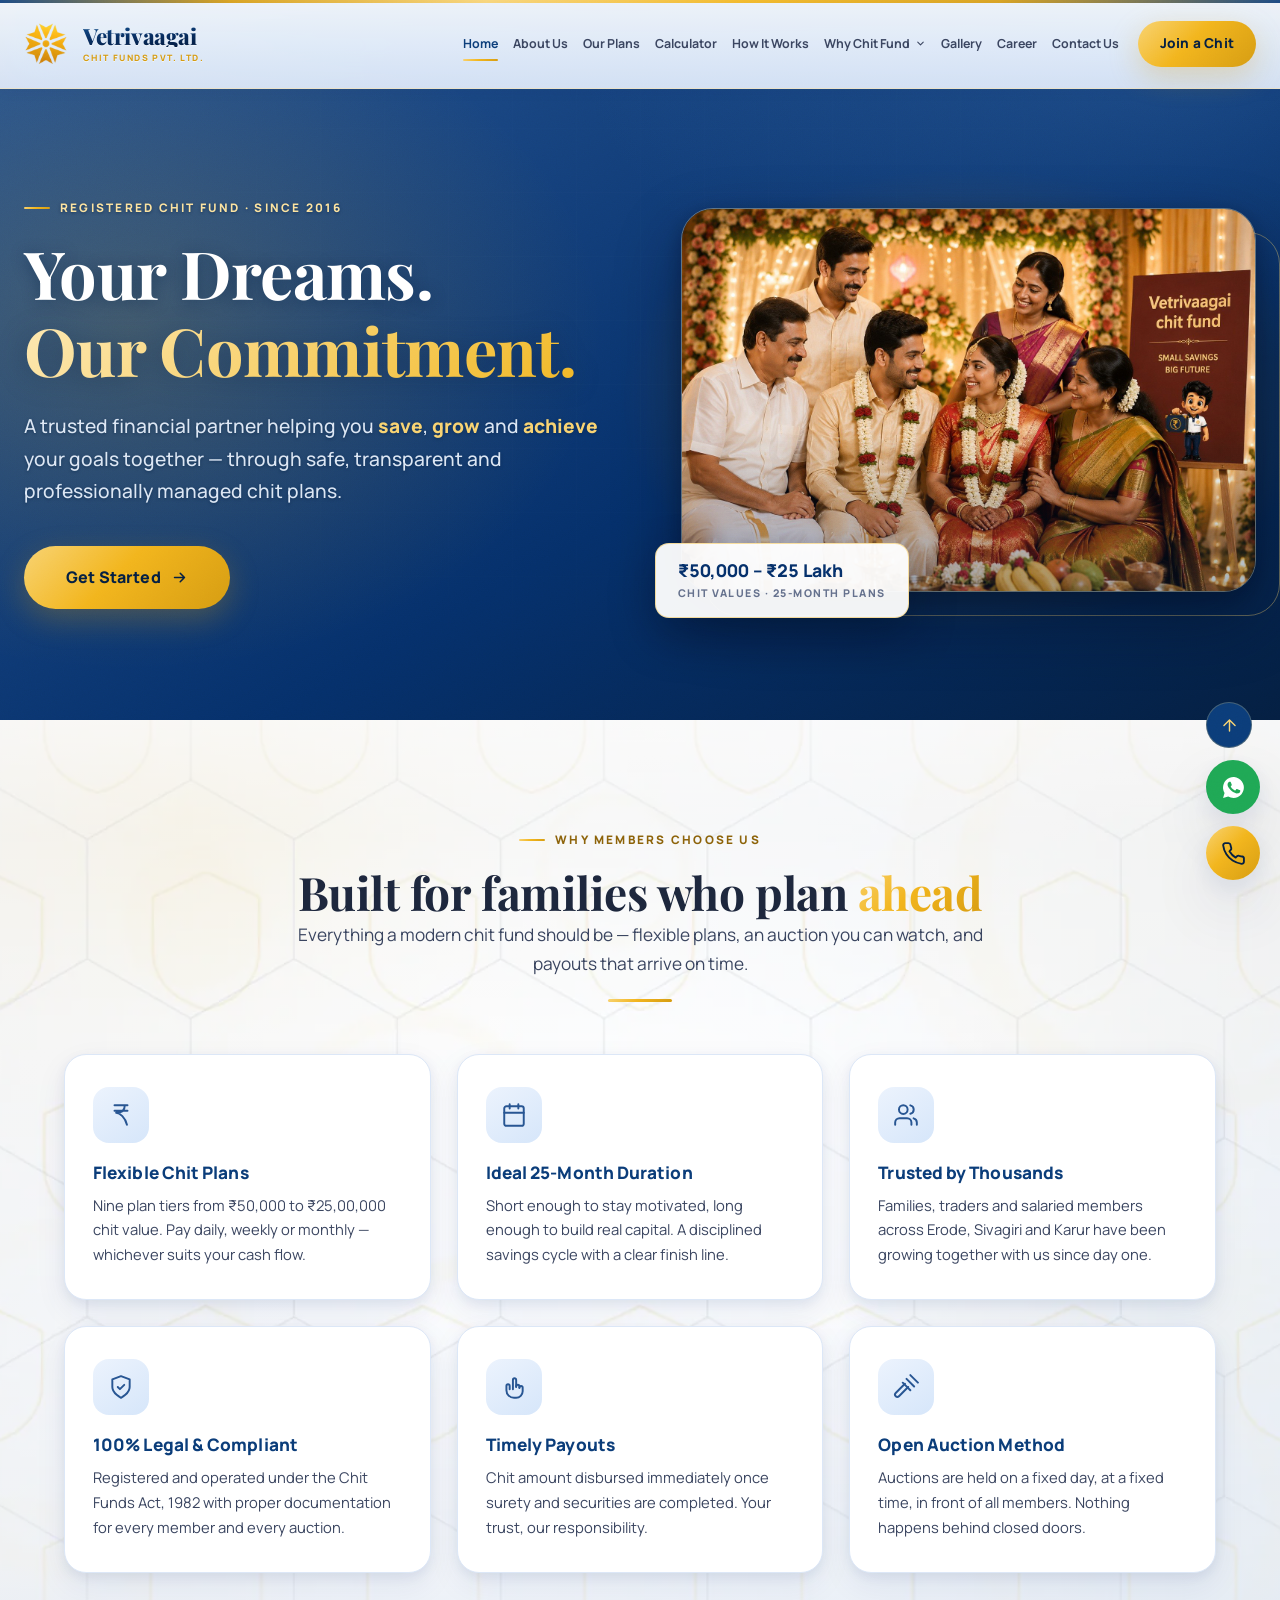
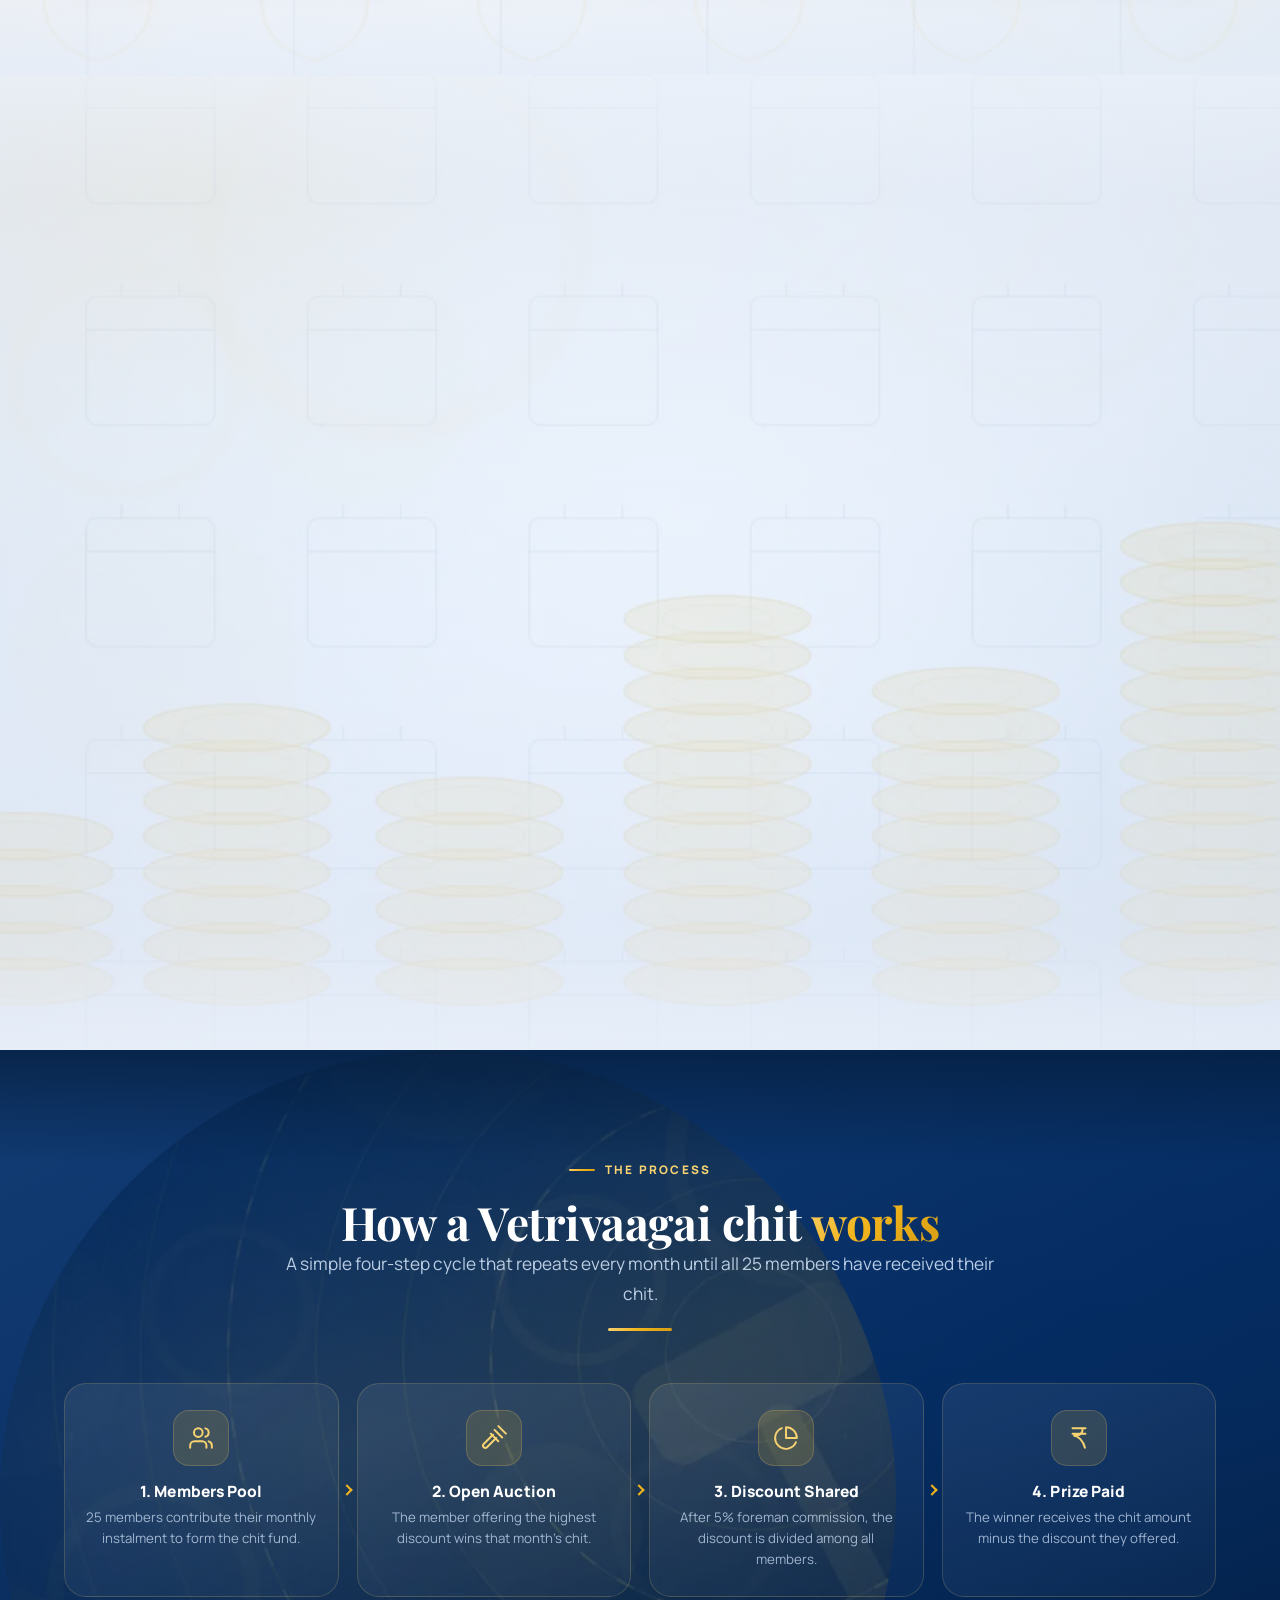
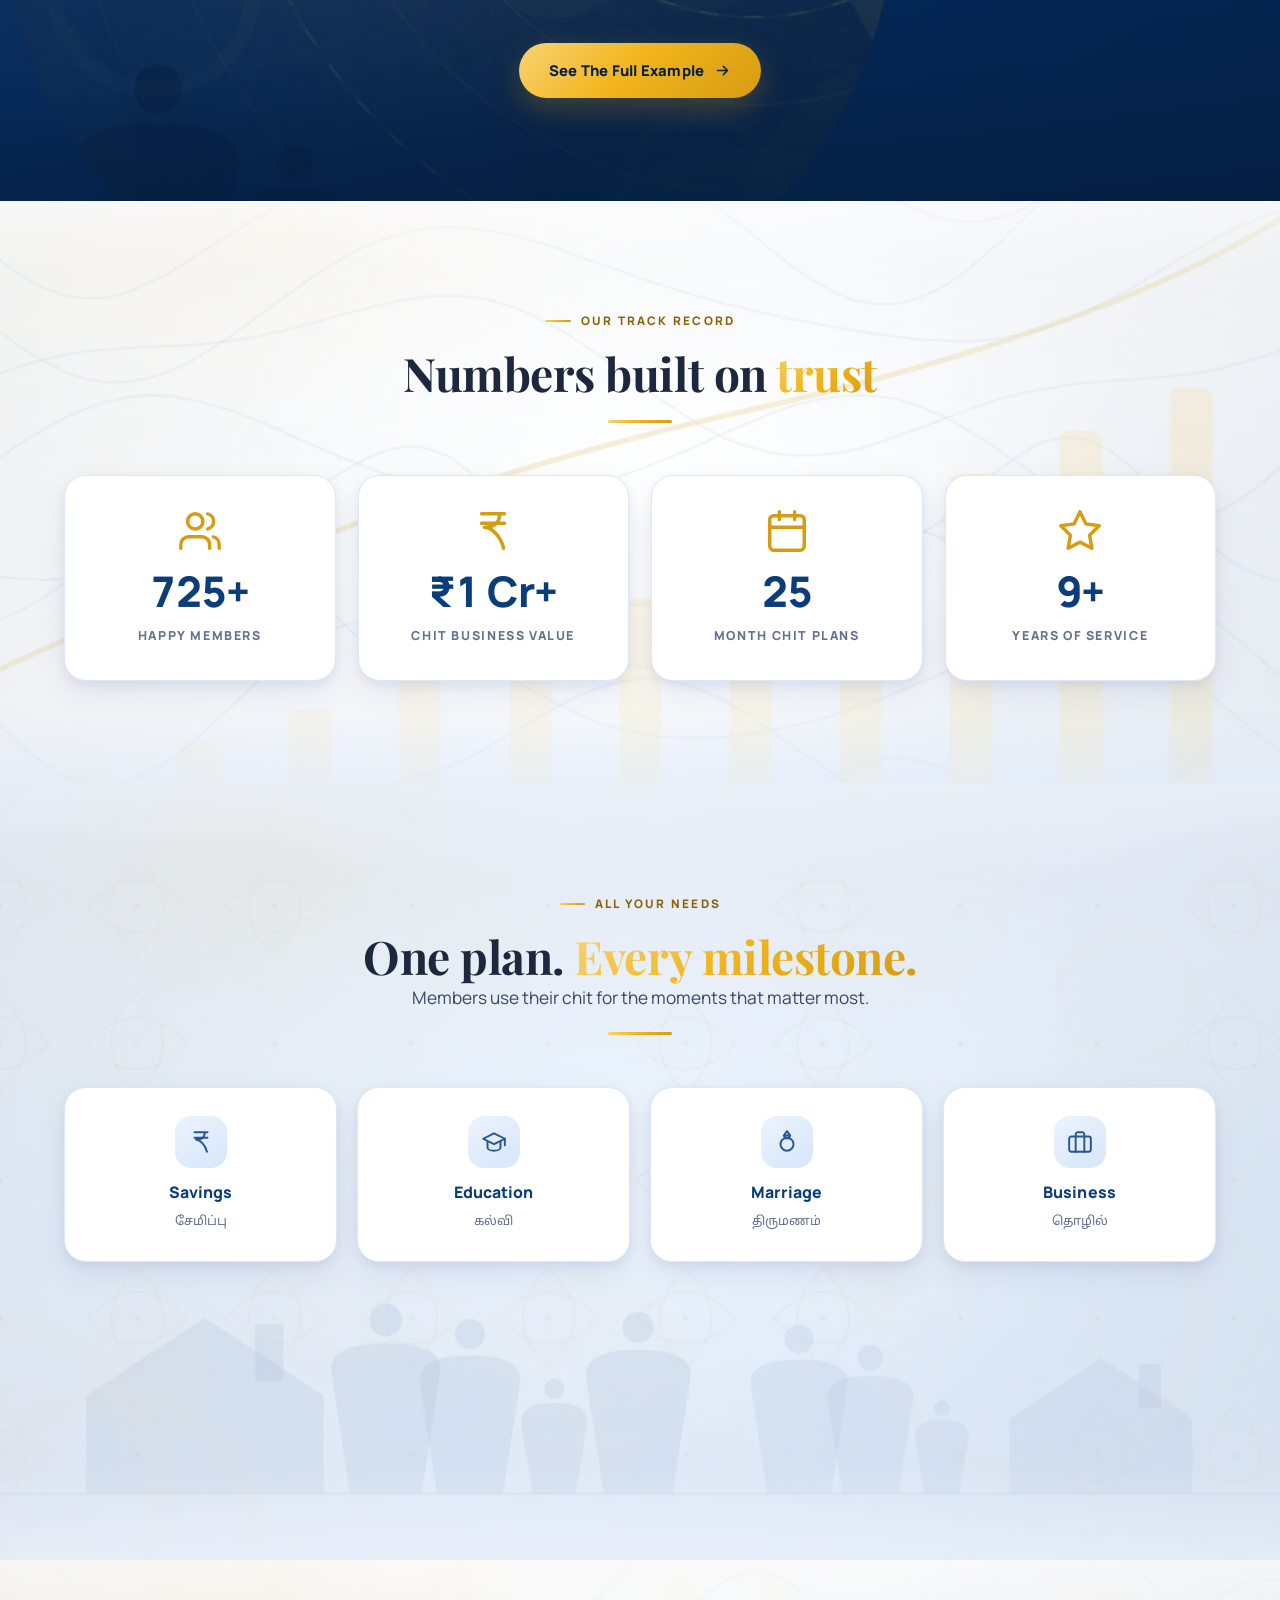
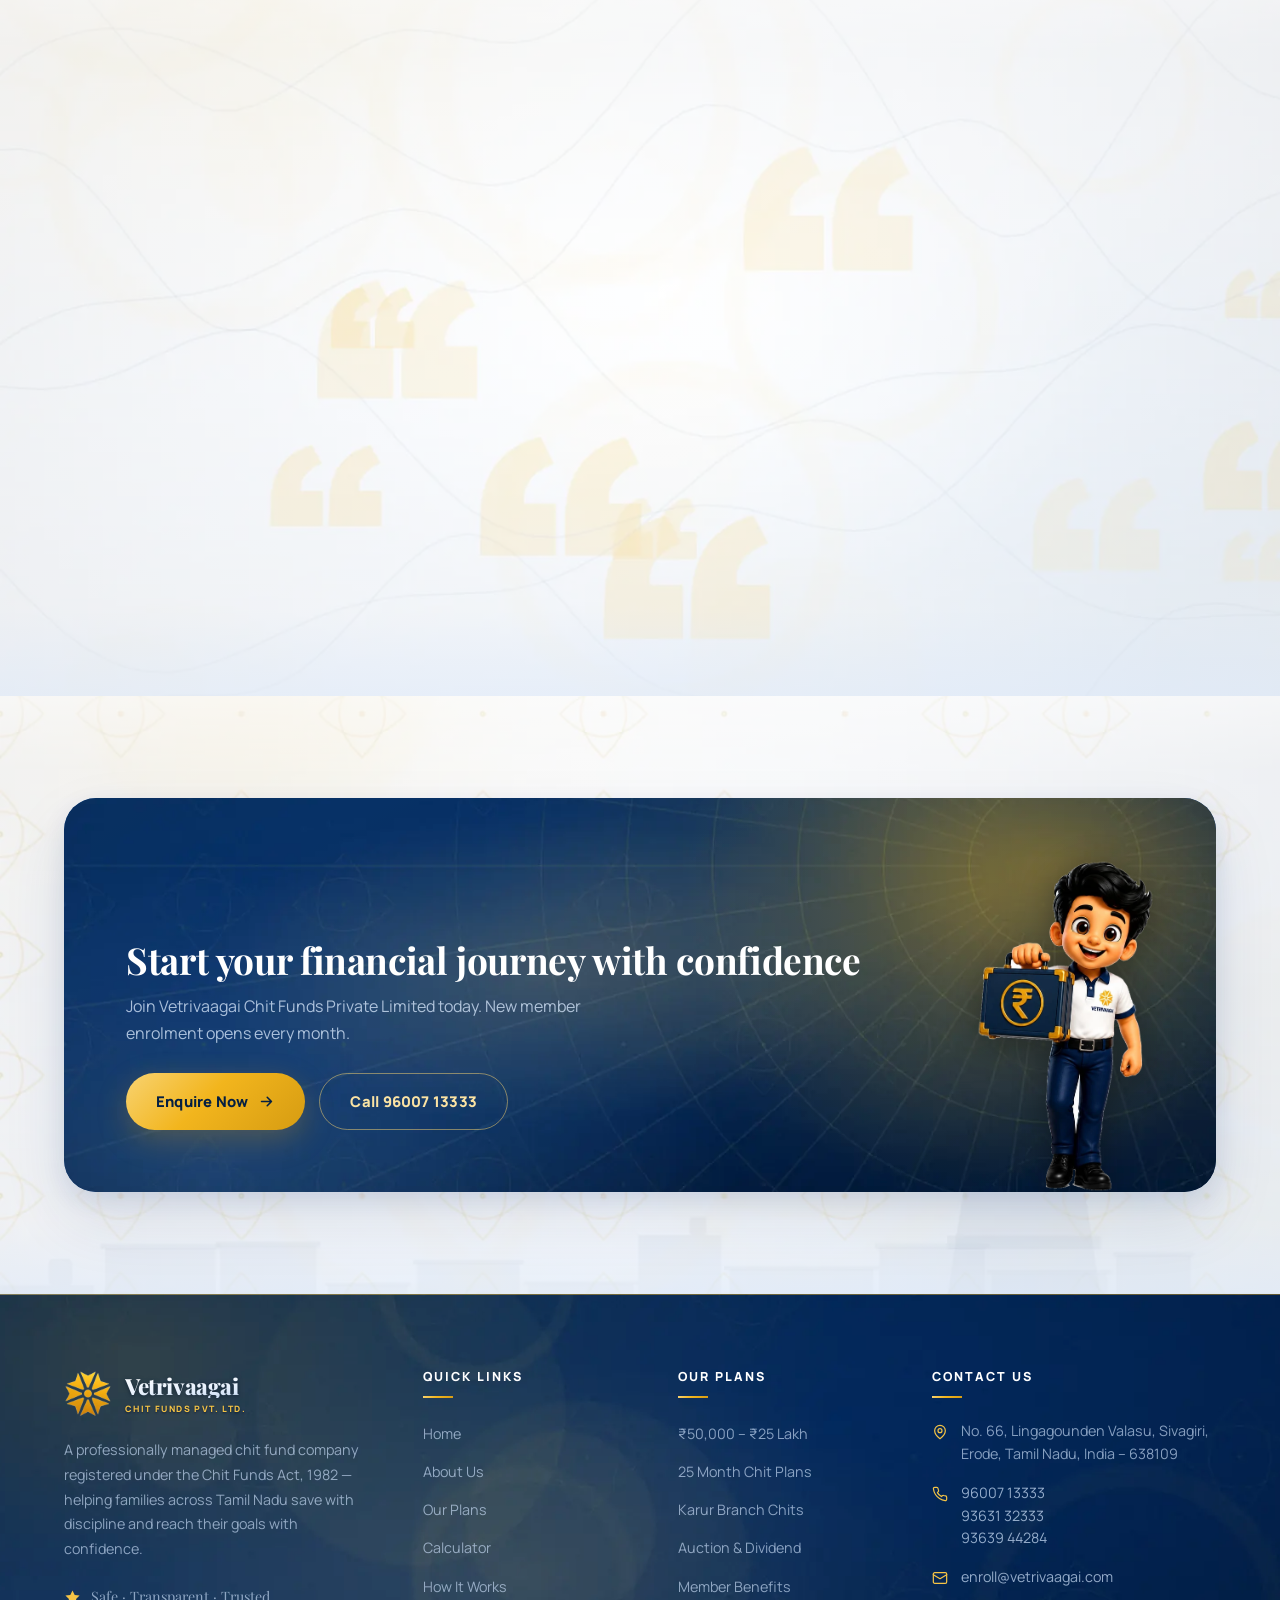
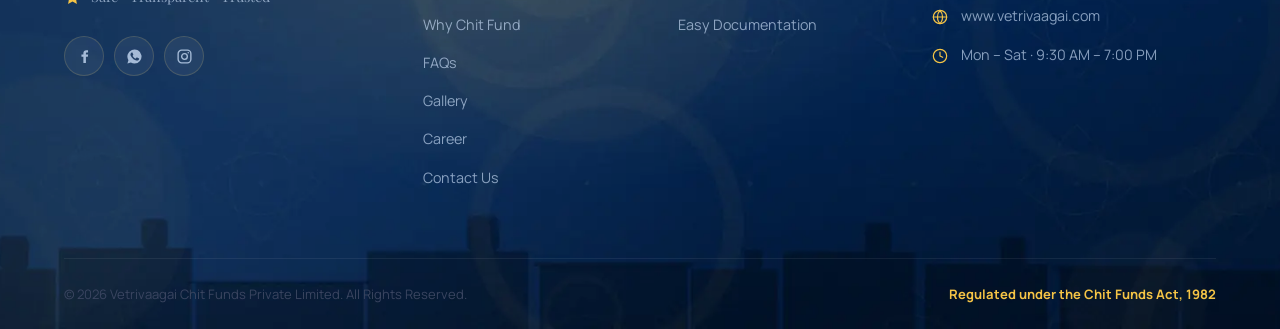
==== index.html @ ca211660 "first commit" ====
<!DOCTYPE html>
<html lang="en">
<head>
<meta charset="UTF-8">
<meta name="viewport" content="width=device-width, initial-scale=1.0">
<title>Vetrivaagai Chit Funds Private Limited | Safe. Transparent. Trusted.</title>
<meta name="description" content="Vetrivaagai Chit Funds Private Limited, Erode — safe, transparent and professionally managed chit plans from Rs.50,000 to Rs.25 Lakh over 25 months.">
<meta name="theme-color" content="#0B3D7A">
<meta property="og:title" content="Vetrivaagai Chit Funds Private Limited | Safe. Transparent. Trusted.">
<meta property="og:description" content="Vetrivaagai Chit Funds Private Limited, Erode — safe, transparent and professionally managed chit plans from Rs.50,000 to Rs.25 Lakh over 25 months.">
<meta property="og:type" content="website">
<link rel="icon" type="image/png" href="assets/img/logo-mark-192.png">
<link rel="apple-touch-icon" href="assets/img/logo-mark-192.png">
<link rel="preconnect" href="https://fonts.googleapis.com">
<link rel="preconnect" href="https://fonts.gstatic.com" crossorigin>
<link href="https://fonts.googleapis.com/css2?family=Playfair+Display:wght@500;600;700;800&family=Manrope:wght@400;500;600;700;800&family=Noto+Sans+Tamil:wght@400;600;700&display=swap" rel="stylesheet">
<meta property="og:image" content="assets/img/hero-cover.jpg">
<link rel="preload" as="image" href="assets/img/hero-cover.jpg" fetchpriority="high">
<link rel="stylesheet" href="assets/css/style.css">
</head>
<body>
<!-- ======================= HEADER ======================= -->
<header class="header">
  <div class="header-inner">
    <a class="brand" href="index.html" aria-label="Vetrivaagai Chit Funds Private Limited home">
      <img src="assets/img/logo-mark-gold.png" alt="Vetrivaagai logo">
      <span class="brand-txt">
        <span class="brand-name">Vetrivaagai</span>
        <span class="brand-sub">Chit Funds Pvt. Ltd.</span>
      </span>
    </a>

    <nav class="nav" aria-label="Main navigation"><a href="index.html" class="active">Home</a><a href="about.html">About Us</a><a href="plans.html">Our Plans</a><a href="calculator.html">Calculator</a><a href="how-it-works.html">How It Works</a><div class="nav-item"><a href="benefits.html" class="nav-trig">Why Chit Fund<svg viewBox="0 0 24 24" fill="none" stroke="currentColor" stroke-width="2.4" stroke-linecap="round" stroke-linejoin="round" aria-hidden="true"><path d="m6 9 6 6 6-6"/></svg></a><div class="nav-panel"><a href="benefits.html">Why Chit Fund</a><a href="faqs.html">FAQs</a></div></div><a href="gallery.html">Gallery</a><a href="career.html">Career</a><a href="contact.html">Contact Us</a></nav>

    <div class="header-cta">
      <a class="hdr-phone" href="tel:+919600713333"><svg viewBox="0 0 24 24" fill="none" stroke="currentColor" stroke-width="1.8" stroke-linecap="round" stroke-linejoin="round" aria-hidden="true"><path d="M22 16.9v3a2 2 0 0 1-2.2 2 19.8 19.8 0 0 1-8.6-3.1 19.5 19.5 0 0 1-6-6A19.8 19.8 0 0 1 2.1 4.2 2 2 0 0 1 4.1 2h3a2 2 0 0 1 2 1.7c.1 1 .4 1.9.7 2.8a2 2 0 0 1-.5 2.1L8.1 9.9a16 16 0 0 0 6 6l1.3-1.3a2 2 0 0 1 2.1-.4c.9.3 1.8.6 2.8.7a2 2 0 0 1 1.7 2Z"/></svg><span>96007 13333</span></a>
      <a class="btn btn-gold btn-sm" href="contact.html">Join a Chit</a>
      <button class="burger" aria-label="Open menu" aria-expanded="false"><span></span><span></span><span></span></button>
    </div>
  </div>
</header>

<div class="scrim"></div>
<aside class="drawer" aria-label="Mobile navigation">
  <a href="index.html" class="active">Home</a><a href="about.html">About Us</a><a href="plans.html">Our Plans</a><a href="calculator.html">Calculator</a><a href="how-it-works.html">How It Works</a><a href="benefits.html">Why Chit Fund</a><a href="faqs.html" class="drawer-sub">FAQs</a><a href="gallery.html">Gallery</a><a href="career.html">Career</a><a href="contact.html">Contact Us</a>
  <a class="btn btn-gold" href="contact.html">Join a Chit Today</a>
  <a class="btn btn-ghost" href="tel:+919600713333">Call 96007 13333</a>
</aside>

<!-- ======================= HERO ======================= -->
<section class="hero">
  <div class="wrap-wide hero-inner">
    <div class="hero-copy">
      <span class="eyebrow rv">Registered Chit Fund &middot; Since 2016</span>
      <h1 class="rv rv-d1">Your Dreams. <em class="gold-text">Our Commitment.</em></h1>
      <p class="hero-sub rv rv-d2">
        A trusted financial partner helping you <b>save</b>, <b>grow</b> and
        <b>achieve</b> your goals together &mdash; through safe, transparent and
        professionally managed chit plans.
      </p>

      <div class="btn-row rv rv-d3">
        <a class="btn btn-gold btn-xl" href="plans.html">Get Started <svg viewBox="0 0 24 24" fill="none" stroke="currentColor" stroke-width="1.8" stroke-linecap="round" stroke-linejoin="round" aria-hidden="true"><path d="M5 12h14M13 6l6 6-6 6"/></svg></a>
      </div>
    </div>

    <div class="hero-visual">
      <div class="hero-frame">
        <img src="assets/img/hero-cover.jpg" alt="A Vetrivaagai member family celebrating together" width="1536" height="1024" fetchpriority="high">
      </div>
      <div class="hero-chip">
        <b>&#8377;50,000 &ndash; &#8377;25 Lakh</b>
        <span>Chit values &middot; 25-month plans</span>
      </div>
    </div>
  </div>
</section>

<!-- ======================= VALUE CARDS ======================= -->
<section class="section has-bg bg-trust">
  <div class="wrap">
    <div class="head center rv">
      <span class="eyebrow">Why Members Choose Us</span>
      <h2>Built for families who plan <span class="gold-text">ahead</span></h2>
      <p class="lead" style="margin-inline:auto">Everything a modern chit fund should be &mdash; flexible plans,
        an auction you can watch, and payouts that arrive on time.</p>
      <div class="rule"></div>
    </div>

    <div class="grid g-3">
      <article class="card rv">
        <div class="ic"><svg viewBox="0 0 24 24" fill="none" stroke="currentColor" stroke-width="1.8" stroke-linecap="round" stroke-linejoin="round" aria-hidden="true"><path d="M6 3h12M6 8h12M15.5 3c0 5-3 7-8 7 3.5 0 8.5 4.5 10 11"/></svg></div>
        <h4>Flexible Chit Plans</h4>
        <p>Nine plan tiers from &#8377;50,000 to &#8377;25,00,000 chit value. Pay daily, weekly
           or monthly &mdash; whichever suits your cash flow.</p>
      </article>
      <article class="card rv rv-d1">
        <div class="ic"><svg viewBox="0 0 24 24" fill="none" stroke="currentColor" stroke-width="1.8" stroke-linecap="round" stroke-linejoin="round" aria-hidden="true"><rect x="3" y="4" width="18" height="18" rx="2"/><path d="M16 2v4M8 2v4M3 10h18"/></svg></div>
        <h4>Ideal 25-Month Duration</h4>
        <p>Short enough to stay motivated, long enough to build real capital.
           A disciplined savings cycle with a clear finish line.</p>
      </article>
      <article class="card rv rv-d2">
        <div class="ic"><svg viewBox="0 0 24 24" fill="none" stroke="currentColor" stroke-width="1.8" stroke-linecap="round" stroke-linejoin="round" aria-hidden="true"><path d="M17 21v-2a4 4 0 0 0-4-4H6a4 4 0 0 0-4 4v2"/><circle cx="9.5" cy="7" r="4"/><path d="M22 21v-2a4 4 0 0 0-3-3.9M16 3.1a4 4 0 0 1 0 7.8"/></svg></div>
        <h4>Trusted by Thousands</h4>
        <p>Families, traders and salaried members across Erode, Sivagiri and Karur
           have been growing together with us since day one.</p>
      </article>
      <article class="card rv">
        <div class="ic"><svg viewBox="0 0 24 24" fill="none" stroke="currentColor" stroke-width="1.8" stroke-linecap="round" stroke-linejoin="round" aria-hidden="true"><path d="M12 22s8-4 8-10V5l-8-3-8 3v7c0 6 8 10 8 10Z"/><path d="m9 12 2 2 4-4"/></svg></div>
        <h4>100% Legal &amp; Compliant</h4>
        <p>Registered and operated under the Chit Funds Act, 1982 with proper
           documentation for every member and every auction.</p>
      </article>
      <article class="card rv rv-d1">
        <div class="ic"><svg viewBox="0 0 24 24" fill="none" stroke="currentColor" stroke-width="1.8" stroke-linecap="round" stroke-linejoin="round" aria-hidden="true"><path d="M11 14V5.5a1.5 1.5 0 0 1 3 0V12"/><path d="M14 11.5a1.5 1.5 0 0 1 3 0V13"/><path d="M17 12.5a1.5 1.5 0 0 1 3 0V16a6 6 0 0 1-6 6h-2a7 7 0 0 1-7-7v-4a1.5 1.5 0 0 1 3 0V14"/></svg></div>
        <h4>Timely Payouts</h4>
        <p>Chit amount disbursed immediately once surety and securities are
           completed. Your trust, our responsibility.</p>
      </article>
      <article class="card rv rv-d2">
        <div class="ic"><svg viewBox="0 0 24 24" fill="none" stroke="currentColor" stroke-width="1.8" stroke-linecap="round" stroke-linejoin="round" aria-hidden="true"><path d="m14 12-8.5 8.5a2.1 2.1 0 0 1-3-3L11 9"/><path d="m12.5 4.5 7 7M16 1l7 7M9 8l7 7"/></svg></div>
        <h4>Open Auction Method</h4>
        <p>Auctions are held on a fixed day, at a fixed time, in front of all
           members. Nothing happens behind closed doors.</p>
      </article>
    </div>
  </div>
</section>

<!-- ======================= PLAN PREVIEW ======================= -->
<section class="section section-tint has-bg bg-plans">
  <div class="wrap">
    <div class="head center rv">
      <span class="eyebrow">Our Plans</span>
      <h2>Pick the plan that fits <span class="gold-text">your goal</span></h2>
      <p class="lead" style="margin-inline:auto">Every plan runs for 25 months with 25 members.
        Here are three of our most popular groups.</p>
      <div class="rule"></div>
    </div>

    <div class="plans-grid">
      <article class="plan rv">
        <div class="plan-top">
          <span class="plan-code">Group TF&nbsp;M</span>
          <div class="plan-val">&#8377;50,000<small>Total chit value</small></div>
        </div>
        <div class="plan-body">
          <ul>
            <li><span>Monthly instalment</span><b>&#8377;2,000</b></li>
            <li><span>Duration</span><b>25 Months</b></li>
            <li><span>Members</span><b>25</b></li>
            <li><span>Maximum discount</span><b>30%</b></li>
          </ul>
          <a class="btn btn-ghost" href="plans.html">View Full Details</a>
        </div>
      </article>

      <article class="plan feat rv rv-d1">
        <span class="plan-tag">Most Popular</span>
        <div class="plan-top">
          <span class="plan-code">Group TF&nbsp;R</span>
          <div class="plan-val">&#8377;2,00,000<small>Total chit value</small></div>
        </div>
        <div class="plan-body">
          <ul>
            <li><span>Monthly instalment</span><b>&#8377;8,000</b></li>
            <li><span>Duration</span><b>25 Months</b></li>
            <li><span>Members</span><b>25</b></li>
            <li><span>Maximum discount</span><b>30%</b></li>
          </ul>
          <a class="btn btn-gold" href="plans.html">View Full Details</a>
        </div>
      </article>

      <article class="plan rv rv-d2">
        <div class="plan-top">
          <span class="plan-code">Group TF&nbsp;V</span>
          <div class="plan-val">&#8377;25,00,000<small>Total chit value</small></div>
        </div>
        <div class="plan-body">
          <ul>
            <li><span>Monthly instalment</span><b>&#8377;1,00,000</b></li>
            <li><span>Duration</span><b>25 Months</b></li>
            <li><span>Members</span><b>25</b></li>
            <li><span>Maximum discount</span><b>30%</b></li>
          </ul>
          <a class="btn btn-ghost" href="plans.html">View Full Details</a>
        </div>
      </article>
    </div>

    <div class="btn-row center rv" style="margin-top:44px">
      <a class="btn btn-em" href="plans.html">See All 9 Chit Plans <svg viewBox="0 0 24 24" fill="none" stroke="currentColor" stroke-width="1.8" stroke-linecap="round" stroke-linejoin="round" aria-hidden="true"><path d="M5 12h14M13 6l6 6-6 6"/></svg></a>
    </div>
  </div>
</section>

<!-- ======================= HOW IT WORKS ======================= -->
<section class="section section-dark has-bg bg-auction">
  <div class="wrap">
    <div class="head center rv">
      <span class="eyebrow">The Process</span>
      <h2>How a Vetrivaagai chit <span class="gold-text">works</span></h2>
      <p class="lead" style="margin-inline:auto">A simple four-step cycle that repeats every month
        until all 25 members have received their chit.</p>
      <div class="rule"></div>
    </div>

    <div class="flow">
      <div class="flow-node card-dark rv">
        <div class="ic"><svg viewBox="0 0 24 24" fill="none" stroke="currentColor" stroke-width="1.8" stroke-linecap="round" stroke-linejoin="round" aria-hidden="true"><path d="M17 21v-2a4 4 0 0 0-4-4H6a4 4 0 0 0-4 4v2"/><circle cx="9.5" cy="7" r="4"/><path d="M22 21v-2a4 4 0 0 0-3-3.9M16 3.1a4 4 0 0 1 0 7.8"/></svg></div>
        <h4>1. Members Pool</h4>
        <p>25 members contribute their monthly instalment to form the chit fund.</p>
      </div>
      <div class="flow-node card-dark rv rv-d1">
        <div class="ic"><svg viewBox="0 0 24 24" fill="none" stroke="currentColor" stroke-width="1.8" stroke-linecap="round" stroke-linejoin="round" aria-hidden="true"><path d="m14 12-8.5 8.5a2.1 2.1 0 0 1-3-3L11 9"/><path d="m12.5 4.5 7 7M16 1l7 7M9 8l7 7"/></svg></div>
        <h4>2. Open Auction</h4>
        <p>The member offering the highest discount wins that month's chit.</p>
      </div>
      <div class="flow-node card-dark rv rv-d2">
        <div class="ic"><svg viewBox="0 0 24 24" fill="none" stroke="currentColor" stroke-width="1.8" stroke-linecap="round" stroke-linejoin="round" aria-hidden="true"><path d="M21.2 15.9A10 10 0 1 1 8.1 2.8"/><path d="M22 12A10 10 0 0 0 12 2v10Z"/></svg></div>
        <h4>3. Discount Shared</h4>
        <p>After 5% foreman commission, the discount is divided among all members.</p>
      </div>
      <div class="flow-node card-dark rv rv-d3">
        <div class="ic"><svg viewBox="0 0 24 24" fill="none" stroke="currentColor" stroke-width="1.8" stroke-linecap="round" stroke-linejoin="round" aria-hidden="true"><path d="M6 3h12M6 8h12M15.5 3c0 5-3 7-8 7 3.5 0 8.5 4.5 10 11"/></svg></div>
        <h4>4. Prize Paid</h4>
        <p>The winner receives the chit amount minus the discount they offered.</p>
      </div>
    </div>

    <div class="btn-row center rv" style="margin-top:46px">
      <a class="btn btn-gold" href="how-it-works.html">See The Full Example <svg viewBox="0 0 24 24" fill="none" stroke="currentColor" stroke-width="1.8" stroke-linecap="round" stroke-linejoin="round" aria-hidden="true"><path d="M5 12h14M13 6l6 6-6 6"/></svg></a>
    </div>
  </div>
</section>

<!-- ======================= ACHIEVEMENTS ======================= -->
<section class="section has-bg bg-growth">
  <div class="wrap">
    <div class="head center rv">
      <span class="eyebrow">Our Track Record</span>
      <h2>Numbers built on <span class="gold-text">trust</span></h2>
      <div class="rule"></div>
    </div>

    <div class="stats">
      <div class="stat rv">
        <div class="stat-ic"><svg viewBox="0 0 24 24" fill="none" stroke="currentColor" stroke-width="1.8" stroke-linecap="round" stroke-linejoin="round" aria-hidden="true"><path d="M17 21v-2a4 4 0 0 0-4-4H6a4 4 0 0 0-4 4v2"/><circle cx="9.5" cy="7" r="4"/><path d="M22 21v-2a4 4 0 0 0-3-3.9M16 3.1a4 4 0 0 1 0 7.8"/></svg></div>
        <b data-count="725" data-suffix="+">0</b>
        <span>Happy Members</span>
      </div>
      <div class="stat rv rv-d1">
        <div class="stat-ic"><svg viewBox="0 0 24 24" fill="none" stroke="currentColor" stroke-width="1.8" stroke-linecap="round" stroke-linejoin="round" aria-hidden="true"><path d="M6 3h12M6 8h12M15.5 3c0 5-3 7-8 7 3.5 0 8.5 4.5 10 11"/></svg></div>
        <b data-count="1" data-prefix="&#8377;" data-suffix=" Cr+">0</b>
        <span>Chit Business Value</span>
      </div>
      <div class="stat rv rv-d2">
        <div class="stat-ic"><svg viewBox="0 0 24 24" fill="none" stroke="currentColor" stroke-width="1.8" stroke-linecap="round" stroke-linejoin="round" aria-hidden="true"><rect x="3" y="4" width="18" height="18" rx="2"/><path d="M16 2v4M8 2v4M3 10h18"/></svg></div>
        <b data-count="25">0</b>
        <span>Month Chit Plans</span>
      </div>
      <div class="stat rv rv-d3">
        <div class="stat-ic"><svg viewBox="0 0 24 24" fill="none" stroke="currentColor" stroke-width="1.8" stroke-linecap="round" stroke-linejoin="round" aria-hidden="true"><path d="m12 2 3.1 6.3 6.9 1-5 4.9 1.2 6.8L12 17.8 5.8 21l1.2-6.8-5-4.9 6.9-1L12 2Z"/></svg></div>
        <b data-count="9" data-suffix="+">0</b>
        <span>Years of Service</span>
      </div>
    </div>
  </div>
</section>

<!-- ======================= WHAT IT'S FOR ======================= -->
<section class="section section-tint has-bg bg-family">
  <div class="wrap">
    <div class="head center rv">
      <span class="eyebrow">All Your Needs</span>
      <h2>One plan. <span class="gold-text">Every milestone.</span></h2>
      <p class="lead" style="margin-inline:auto">Members use their chit for the moments that matter most.</p>
      <div class="rule"></div>
    </div>

    <div class="uses">
      <a class="use rv" href="plans.html?for=savings#plans"><div class="ic"><svg viewBox="0 0 24 24" fill="none" stroke="currentColor" stroke-width="1.8" stroke-linecap="round" stroke-linejoin="round" aria-hidden="true"><path d="M6 3h12M6 8h12M15.5 3c0 5-3 7-8 7 3.5 0 8.5 4.5 10 11"/></svg></div><h4>Savings</h4><span class="ta">&#2970;&#3015;&#2990;&#3007;&#2986;&#3021;&#2986;&#3009;</span></a>
      <a class="use rv rv-d1" href="plans.html?for=education#plans"><div class="ic"><svg viewBox="0 0 24 24" fill="none" stroke="currentColor" stroke-width="1.8" stroke-linecap="round" stroke-linejoin="round" aria-hidden="true"><path d="M22 9 12 4 2 9l10 5 10-5Z"/><path d="M6 11.5V17c0 1.7 2.7 3 6 3s6-1.3 6-3v-5.5"/><path d="M22 9v6"/></svg></div><h4>Education</h4><span class="ta">&#2965;&#2994;&#3021;&#2997;&#3007;</span></a>
      <a class="use rv rv-d2" href="plans.html?for=marriage#plans"><div class="ic"><svg viewBox="0 0 24 24" fill="none" stroke="currentColor" stroke-width="1.8" stroke-linecap="round" stroke-linejoin="round" aria-hidden="true"><circle cx="12" cy="14" r="6"/><path d="m9 6 3-4 3 4M9 6h6l-1.5 2.5h-3L9 6Z"/></svg></div><h4>Marriage</h4><span class="ta">&#2980;&#3007;&#2992;&#3009;&#2990;&#2979;&#2990;&#3021;</span></a>
      <a class="use rv rv-d3" href="plans.html?for=business#plans"><div class="ic"><svg viewBox="0 0 24 24" fill="none" stroke="currentColor" stroke-width="1.8" stroke-linecap="round" stroke-linejoin="round" aria-hidden="true"><rect x="2" y="7" width="20" height="14" rx="2"/><path d="M16 21V5a2 2 0 0 0-2-2h-4a2 2 0 0 0-2 2v16"/></svg></div><h4>Business</h4><span class="ta">&#2980;&#3018;&#2996;&#3007;&#2994;&#3021;</span></a>
      <a class="use rv" href="plans.html?for=medical#plans"><div class="ic"><svg viewBox="0 0 24 24" fill="none" stroke="currentColor" stroke-width="1.8" stroke-linecap="round" stroke-linejoin="round" aria-hidden="true"><path d="M20.8 5.6a5.4 5.4 0 0 0-7.7 0L12 6.7l-1.1-1.1a5.4 5.4 0 0 0-7.7 7.7L12 22l8.8-8.7a5.4 5.4 0 0 0 0-7.7Z"/></svg></div><h4>Medical</h4><span class="ta">&#2990;&#2992;&#3009;&#2980;&#3021;&#2980;&#3009;&#2997;&#2990;&#3021;</span></a>
      <a class="use rv rv-d1" href="plans.html?for=vehicle#plans"><div class="ic"><svg viewBox="0 0 24 24" fill="none" stroke="currentColor" stroke-width="1.8" stroke-linecap="round" stroke-linejoin="round" aria-hidden="true"><path d="M5 17h14M6.5 17V9.5L8 6h8l1.5 3.5V17"/><path d="M4 12h16"/><circle cx="7.5" cy="17.5" r="1.5"/><circle cx="16.5" cy="17.5" r="1.5"/></svg></div><h4>Vehicle</h4><span class="ta">&#2997;&#3006;&#2965;&#2985;&#2990;&#3021;</span></a>
      <a class="use rv rv-d2" href="plans.html?for=dream-home#plans"><div class="ic"><svg viewBox="0 0 24 24" fill="none" stroke="currentColor" stroke-width="1.8" stroke-linecap="round" stroke-linejoin="round" aria-hidden="true"><path d="m3 10 9-7 9 7v10a2 2 0 0 1-2 2H5a2 2 0 0 1-2-2Z"/><path d="M9 22V12h6v10"/></svg></div><h4>Dream Home</h4><span class="ta">&#2965;&#2985;&#2997;&#3009; &#2951;&#2994;&#3021;&#2994;&#2990;&#3021;</span></a>
      <a class="use rv rv-d3" href="plans.html?for=travel#plans"><div class="ic"><svg viewBox="0 0 24 24" fill="none" stroke="currentColor" stroke-width="1.8" stroke-linecap="round" stroke-linejoin="round" aria-hidden="true"><path d="M17.8 19.2 16 11l3.5-3.5a2.1 2.1 0 0 0-3-3L13 8 4.8 6.2a1 1 0 0 0-1 1.6l5.4 4-2.6 2.6-2.4-.5-1.1 1.1 3.2 1.9 1.9 3.2 1.1-1.1-.5-2.4L11.8 14l4 5.4a1 1 0 0 0 1.6-.2Z"/></svg></div><h4>Travel</h4><span class="ta">&#2970;&#3009;&#2993;&#3021;&#2993;&#3009;&#2994;&#3006;</span></a>
    </div>
  </div>
</section>

<!-- ======================= TESTIMONIALS ======================= -->
<section class="section has-bg bg-voices">
  <div class="wrap">
    <div class="head center rv">
      <span class="eyebrow">Member Voices</span>
      <h2>What our members <span class="gold-text">say</span></h2>
      <div class="rule"></div>
    </div>

    <div class="quotes">
      <article class="quote rv">
        <span class="quote-mark">&ldquo;</span>
        <div class="stars"><svg viewBox="0 0 24 24" fill="currentColor" aria-hidden="true"><path d="m12 2 3.1 6.3 6.9 1-5 4.9 1.2 6.8L12 17.8 5.8 21l1.2-6.8-5-4.9 6.9-1L12 2Z"/></svg><svg viewBox="0 0 24 24" fill="currentColor" aria-hidden="true"><path d="m12 2 3.1 6.3 6.9 1-5 4.9 1.2 6.8L12 17.8 5.8 21l1.2-6.8-5-4.9 6.9-1L12 2Z"/></svg><svg viewBox="0 0 24 24" fill="currentColor" aria-hidden="true"><path d="m12 2 3.1 6.3 6.9 1-5 4.9 1.2 6.8L12 17.8 5.8 21l1.2-6.8-5-4.9 6.9-1L12 2Z"/></svg><svg viewBox="0 0 24 24" fill="currentColor" aria-hidden="true"><path d="m12 2 3.1 6.3 6.9 1-5 4.9 1.2 6.8L12 17.8 5.8 21l1.2-6.8-5-4.9 6.9-1L12 2Z"/></svg><svg viewBox="0 0 24 24" fill="currentColor" aria-hidden="true"><path d="m12 2 3.1 6.3 6.9 1-5 4.9 1.2 6.8L12 17.8 5.8 21l1.2-6.8-5-4.9 6.9-1L12 2Z"/></svg></div>
        <p>Vetrivaagai Chit Funds has been a great support in achieving my financial goals.
           Their service is transparent and trustworthy.</p>
        <div class="quote-by">
          <div class="avatar">K</div>
          <div><b>Karthik M.</b><span>Member since 2021</span></div>
        </div>
      </article>

      <article class="quote rv rv-d1">
        <span class="quote-mark">&ldquo;</span>
        <div class="stars"><svg viewBox="0 0 24 24" fill="currentColor" aria-hidden="true"><path d="m12 2 3.1 6.3 6.9 1-5 4.9 1.2 6.8L12 17.8 5.8 21l1.2-6.8-5-4.9 6.9-1L12 2Z"/></svg><svg viewBox="0 0 24 24" fill="currentColor" aria-hidden="true"><path d="m12 2 3.1 6.3 6.9 1-5 4.9 1.2 6.8L12 17.8 5.8 21l1.2-6.8-5-4.9 6.9-1L12 2Z"/></svg><svg viewBox="0 0 24 24" fill="currentColor" aria-hidden="true"><path d="m12 2 3.1 6.3 6.9 1-5 4.9 1.2 6.8L12 17.8 5.8 21l1.2-6.8-5-4.9 6.9-1L12 2Z"/></svg><svg viewBox="0 0 24 24" fill="currentColor" aria-hidden="true"><path d="m12 2 3.1 6.3 6.9 1-5 4.9 1.2 6.8L12 17.8 5.8 21l1.2-6.8-5-4.9 6.9-1L12 2Z"/></svg><svg viewBox="0 0 24 24" fill="currentColor" aria-hidden="true"><path d="m12 2 3.1 6.3 6.9 1-5 4.9 1.2 6.8L12 17.8 5.8 21l1.2-6.8-5-4.9 6.9-1L12 2Z"/></svg></div>
        <p>The 25-month plan is very flexible and helped me manage my needs without
           any financial stress. Thank you!</p>
        <div class="quote-by">
          <div class="avatar">P</div>
          <div><b>Priya S.</b><span>Member since 2022</span></div>
        </div>
      </article>

      <article class="quote rv rv-d2">
        <span class="quote-mark">&ldquo;</span>
        <div class="stars"><svg viewBox="0 0 24 24" fill="currentColor" aria-hidden="true"><path d="m12 2 3.1 6.3 6.9 1-5 4.9 1.2 6.8L12 17.8 5.8 21l1.2-6.8-5-4.9 6.9-1L12 2Z"/></svg><svg viewBox="0 0 24 24" fill="currentColor" aria-hidden="true"><path d="m12 2 3.1 6.3 6.9 1-5 4.9 1.2 6.8L12 17.8 5.8 21l1.2-6.8-5-4.9 6.9-1L12 2Z"/></svg><svg viewBox="0 0 24 24" fill="currentColor" aria-hidden="true"><path d="m12 2 3.1 6.3 6.9 1-5 4.9 1.2 6.8L12 17.8 5.8 21l1.2-6.8-5-4.9 6.9-1L12 2Z"/></svg><svg viewBox="0 0 24 24" fill="currentColor" aria-hidden="true"><path d="m12 2 3.1 6.3 6.9 1-5 4.9 1.2 6.8L12 17.8 5.8 21l1.2-6.8-5-4.9 6.9-1L12 2Z"/></svg><svg viewBox="0 0 24 24" fill="currentColor" aria-hidden="true"><path d="m12 2 3.1 6.3 6.9 1-5 4.9 1.2 6.8L12 17.8 5.8 21l1.2-6.8-5-4.9 6.9-1L12 2Z"/></svg></div>
        <p>Professional team, quick support and clear communication.
           Highly recommended for safe savings.</p>
        <div class="quote-by">
          <div class="avatar">R</div>
          <div><b>Ramesh P.</b><span>Member since 2019</span></div>
        </div>
      </article>
    </div>
  </div>
</section>

<!-- ======================= CTA ======================= -->
<section class="section has-bg bg-heritage">
  <div class="wrap">
    <div class="cta cta-mascot rv">
      <div class="cta-copy">
        <h2>Start your financial journey with confidence</h2>
        <p>Join Vetrivaagai Chit Funds Private Limited today. New member enrolment opens every month.</p>
        <div class="btn-row">
          <a class="btn btn-gold" href="contact.html">Enquire Now <svg viewBox="0 0 24 24" fill="none" stroke="currentColor" stroke-width="1.8" stroke-linecap="round" stroke-linejoin="round" aria-hidden="true"><path d="M5 12h14M13 6l6 6-6 6"/></svg></a>
          <a class="btn btn-ghost" href="tel:+919600713333">Call 96007 13333</a>
        </div>
      </div>
      <figure class="mascot-fig"><picture><source srcset="assets/img/mascot.webp" type="image/webp"><img class="mascot-img" src="assets/img/mascot.png" alt="Vetrivaagai mascot holding a rupee briefcase" width="415" height="780" loading="lazy" decoding="async"></picture></figure>
    </div>
  </div>
</section>

<!-- ======================= FOOTER ======================= -->
<footer class="footer">
  <div class="wrap">
    <div class="f-grid">

      <div class="f-col">
        <div class="f-brand">
          <img src="assets/img/logo-mark-gold.png" alt="Vetrivaagai logo">
          <span class="brand-txt">
            <span class="brand-name">Vetrivaagai</span>
            <span class="brand-sub">Chit Funds Pvt. Ltd.</span>
          </span>
        </div>
        <p class="f-about">A professionally managed chit fund company registered under the
          Chit Funds Act, 1982 &mdash; helping families across Tamil Nadu save with discipline
          and reach their goals with confidence.</p>
        <p class="f-tag"><svg viewBox="0 0 24 24" fill="currentColor" aria-hidden="true"><path d="m12 2 3.1 6.3 6.9 1-5 4.9 1.2 6.8L12 17.8 5.8 21l1.2-6.8-5-4.9 6.9-1L12 2Z"/></svg> Safe &middot; Transparent &middot; Trusted</p>
        <div class="socials">
          <a href="https://www.facebook.com/share/1EwmDqsweS/" target="_blank" rel="noopener noreferrer" aria-label="Vetrivaagai on Facebook"><svg viewBox="0 0 24 24" fill="currentColor" aria-hidden="true"><path d="M14 9V7.5c0-.8.2-1.2 1.4-1.2H17V3.2c-.3 0-1.3-.1-2.4-.1-2.5 0-4.2 1.5-4.2 4.3V9H7.7v3.5h2.7V21H14v-8.5h2.7l.4-3.5H14Z"/></svg></a>
          <a href="https://wa.me/919600713333" target="_blank" rel="noopener noreferrer" aria-label="Vetrivaagai on WhatsApp"><svg viewBox="0 0 24 24" fill="currentColor" aria-hidden="true"><path d="M17.5 14.4c-.3-.2-1.7-.9-2-1-.3-.1-.5-.1-.7.1-.2.3-.7 1-.9 1.2-.2.2-.3.2-.6.1-.3-.2-1.2-.5-2.3-1.5-.9-.8-1.4-1.7-1.6-2-.2-.3 0-.5.1-.6l.5-.5c.1-.2.2-.3.3-.5v-.5c-.1-.2-.7-1.6-.9-2.2-.3-.6-.5-.5-.7-.5h-.6c-.2 0-.5.1-.8.4-.3.3-1 1-1 2.4s1.1 2.8 1.2 3c.2.2 2.1 3.3 5.2 4.6.7.3 1.3.5 1.7.6.7.2 1.4.2 1.9.1.6-.1 1.7-.7 2-1.4.2-.7.2-1.2.2-1.4-.1-.1-.3-.2-.6-.3M12 22a10 10 0 0 1-5.1-1.4L2 22l1.4-4.8A10 10 0 1 1 12 22Z"/></svg></a>
          <a href="https://www.instagram.com/vetrivaagai_chit_funds/" target="_blank" rel="noopener noreferrer" aria-label="Vetrivaagai on Instagram"><svg viewBox="0 0 24 24" fill="none" stroke="currentColor" stroke-width="1.9" aria-hidden="true"><rect x="3" y="3" width="18" height="18" rx="5"/><circle cx="12" cy="12" r="4"/><circle cx="17.3" cy="6.7" r="1.1" fill="currentColor" stroke="none"/></svg></a>
        </div>
      </div>

      <div class="f-col">
        <h4>Quick Links</h4>
        <ul><li><a href="index.html">Home</a></li><li><a href="about.html">About Us</a></li><li><a href="plans.html">Our Plans</a></li><li><a href="calculator.html">Calculator</a></li><li><a href="how-it-works.html">How It Works</a></li><li><a href="benefits.html">Why Chit Fund</a></li><li><a href="faqs.html">FAQs</a></li><li><a href="gallery.html">Gallery</a></li><li><a href="career.html">Career</a></li><li><a href="contact.html">Contact Us</a></li></ul>
      </div>

      <div class="f-col">
        <h4>Our Plans</h4>
        <ul>
          <li><a href="plans.html">&#8377;50,000 &ndash; &#8377;25 Lakh</a></li>
          <li><a href="plans.html">25 Month Chit Plans</a></li>
          <li><a href="plans.html#karur">Karur Branch Chits</a></li>
          <li><a href="how-it-works.html">Auction &amp; Dividend</a></li>
          <li><a href="benefits.html">Member Benefits</a></li>
          <li><a href="contact.html">Easy Documentation</a></li>
        </ul>
      </div>

      <div class="f-col">
        <h4>Contact Us</h4>
        <ul class="f-contact">
          <li><svg viewBox="0 0 24 24" fill="none" stroke="currentColor" stroke-width="1.8" stroke-linecap="round" stroke-linejoin="round" aria-hidden="true"><path d="M20 10c0 6-8 12-8 12s-8-6-8-12a8 8 0 0 1 16 0Z"/><circle cx="12" cy="10" r="3"/></svg><span>No. 66, Lingagounden Valasu, Sivagiri,<br>Erode, Tamil Nadu, India &ndash; 638109</span></li>
          <li><svg viewBox="0 0 24 24" fill="none" stroke="currentColor" stroke-width="1.8" stroke-linecap="round" stroke-linejoin="round" aria-hidden="true"><path d="M22 16.9v3a2 2 0 0 1-2.2 2 19.8 19.8 0 0 1-8.6-3.1 19.5 19.5 0 0 1-6-6A19.8 19.8 0 0 1 2.1 4.2 2 2 0 0 1 4.1 2h3a2 2 0 0 1 2 1.7c.1 1 .4 1.9.7 2.8a2 2 0 0 1-.5 2.1L8.1 9.9a16 16 0 0 0 6 6l1.3-1.3a2 2 0 0 1 2.1-.4c.9.3 1.8.6 2.8.7a2 2 0 0 1 1.7 2Z"/></svg><span><a href="tel:+919600713333">96007 13333</a><br><a href="tel:+919363132333">93631 32333</a><br><a href="tel:+919363944284">93639 44284</a></span></li>
          <li><svg viewBox="0 0 24 24" fill="none" stroke="currentColor" stroke-width="1.8" stroke-linecap="round" stroke-linejoin="round" aria-hidden="true"><rect x="2" y="4" width="20" height="16" rx="2"/><path d="m2 7 10 6 10-6"/></svg><span><a href="mailto:enroll@vetrivaagai.com">enroll@vetrivaagai.com</a></span></li>
          <li><svg viewBox="0 0 24 24" fill="none" stroke="currentColor" stroke-width="1.8" stroke-linecap="round" stroke-linejoin="round" aria-hidden="true"><circle cx="12" cy="12" r="10"/><path d="M2 12h20M12 2a15 15 0 0 1 0 20 15 15 0 0 1 0-20Z"/></svg><span>www.vetrivaagai.com</span></li>
          <li><svg viewBox="0 0 24 24" fill="none" stroke="currentColor" stroke-width="1.8" stroke-linecap="round" stroke-linejoin="round" aria-hidden="true"><circle cx="12" cy="12" r="10"/><path d="M12 6v6l4 2"/></svg><span>Mon &ndash; Sat &middot; 9:30 AM &ndash; 7:00 PM</span></li>
        </ul>
      </div>

    </div>

    <div class="f-bar">
      <p>&copy; <span data-year></span> Vetrivaagai Chit Funds Private Limited. All Rights Reserved.</p>
      <div class="f-bar-r">
        <span>Regulated under the Chit Funds Act, 1982</span>
      </div>
    </div>
  </div>
</footer>

<!-- ======================= FLOATING ACTIONS ======================= -->
<div class="fabs">
  <button class="to-top" aria-label="Back to top"><svg viewBox="0 0 24 24" fill="none" stroke="currentColor" stroke-width="1.8" stroke-linecap="round" stroke-linejoin="round" aria-hidden="true"><path d="M12 19V5M5 12l7-7 7 7"/></svg></button>
  <a class="fab fab-wa" href="https://wa.me/919600713333" aria-label="Chat on WhatsApp"><svg viewBox="0 0 24 24" fill="currentColor" aria-hidden="true"><path d="M17.5 14.4c-.3-.2-1.7-.9-2-1-.3-.1-.5-.1-.7.1-.2.3-.7 1-.9 1.2-.2.2-.3.2-.6.1-.3-.2-1.2-.5-2.3-1.5-.9-.8-1.4-1.7-1.6-2-.2-.3 0-.5.1-.6l.5-.5c.1-.2.2-.3.3-.5v-.5c-.1-.2-.7-1.6-.9-2.2-.3-.6-.5-.5-.7-.5h-.6c-.2 0-.5.1-.8.4-.3.3-1 1-1 2.4s1.1 2.8 1.2 3c.2.2 2.1 3.3 5.2 4.6.7.3 1.3.5 1.7.6.7.2 1.4.2 1.9.1.6-.1 1.7-.7 2-1.4.2-.7.2-1.2.2-1.4-.1-.1-.3-.2-.6-.3M12 22a10 10 0 0 1-5.1-1.4L2 22l1.4-4.8A10 10 0 1 1 12 22Z"/></svg></a>
  <a class="fab fab-call" href="tel:+919600713333" aria-label="Call us"><svg viewBox="0 0 24 24" fill="none" stroke="currentColor" stroke-width="1.8" stroke-linecap="round" stroke-linejoin="round" aria-hidden="true"><path d="M22 16.9v3a2 2 0 0 1-2.2 2 19.8 19.8 0 0 1-8.6-3.1 19.5 19.5 0 0 1-6-6A19.8 19.8 0 0 1 2.1 4.2 2 2 0 0 1 4.1 2h3a2 2 0 0 1 2 1.7c.1 1 .4 1.9.7 2.8a2 2 0 0 1-.5 2.1L8.1 9.9a16 16 0 0 0 6 6l1.3-1.3a2 2 0 0 1 2.1-.4c.9.3 1.8.6 2.8.7a2 2 0 0 1 1.7 2Z"/></svg></a>
</div>

<script src="assets/js/main.js"></script>
</body>
</html>
---- assets/css/style.css ----
/* ============================================================
   VETRIVAAGAI CHIT FUNDS PRIVATE LIMITED
   Premium Design System  ·  Navy Blue + Gold
   assets/css/style.css
   ============================================================ */

/* ---------- 1. DESIGN TOKENS ---------- */
:root{
  /* Emerald scale */
  --em-950:#041F42;
  --em-900:#05306B;
  --em-800:#0B3D7A;
  --em-700:#285693;
  --em-600:#3566A0;
  --em-500:#4A7EBD;
  --em-300:#A6CBEE;
  --em-100:#D6E6FA;
  --em-50 :#ECF3FD;

  /* Champagne gold scale */
  --gd-700:#B8830A;
  --gd-600:#D69C12;
  --gd-500:#F2B51D;
  --gd-400:#F5C446;
  --gd-300:#F8D372;
  --gd-200:#FBE3A3;
  --gd-100:#FDF1D6;

  /* Neutrals */
  --ivory  :#ECF3FD;
  --paper  :#FFFFFF;
  --ink    :#1D273D;
  --ink-2  :#3A4560;
  --muted  :#64708C;
  --line   :#DCE7F7;
  --line-gd:rgba(242,181,29,.28);

  /* Effects */
  --grad-gold:linear-gradient(135deg,#F8D372 0%,#F2B51D 45%,#D69C12 100%);
  --grad-em  :linear-gradient(150deg,#285693 0%,#05306B 60%,#041F42 100%);
  --sh-sm:0 1px 2px rgba(5,48,107,.06),0 2px 8px rgba(5,48,107,.05);
  --sh-md:0 4px 12px rgba(5,48,107,.07),0 12px 32px rgba(5,48,107,.07);
  --sh-lg:0 8px 24px rgba(5,48,107,.09),0 28px 64px rgba(5,48,107,.11);
  --sh-gd:0 10px 30px rgba(214,156,18,.28);

  --r-sm:8px; --r-md:14px; --r-lg:22px; --r-xl:32px; --r-pill:999px;

  --wrap:1200px;
  --wrap-wide:1360px;

  --f-display:"Playfair Display",Georgia,"Times New Roman",serif;
  --f-body:"Manrope","Segoe UI",system-ui,-apple-system,sans-serif;
  --f-tamil:"Noto Sans Tamil",var(--f-body);
  /* Numerals: all figures across the site */
  --f-num:"Manrope","Segoe UI",system-ui,-apple-system,sans-serif;

  --ease:cubic-bezier(.22,.61,.36,1);
  --header-h:88px;
}

/* ---------- 2. RESET & BASE ---------- */
*,*::before,*::after{box-sizing:border-box;margin:0;padding:0}
html{scroll-behavior:smooth;-webkit-text-size-adjust:100%}
body{
  font-family:var(--f-body);
  font-size:16px;line-height:1.7;
  color:var(--ink-2);
  background:var(--ivory);
  -webkit-font-smoothing:antialiased;
  overflow-x:hidden;
}
img{max-width:100%;display:block;height:auto}
a{color:inherit;text-decoration:none}
ul,ol{list-style:none}
button{font:inherit;cursor:pointer;border:0;background:none;color:inherit}
table{border-collapse:collapse;width:100%}
::selection{background:var(--gd-300);color:var(--em-900)}

h1,h2,h3,h4{font-family:var(--f-display);color:var(--ink);line-height:1.16;font-weight:700;letter-spacing:-.01em}
h1{font-size:clamp(2.4rem,5.4vw,4.15rem)}
h2{font-size:clamp(1.95rem,3.6vw,3rem)}
h3{font-size:clamp(1.25rem,2vw,1.6rem)}
h4{font-size:1.075rem;font-family:var(--f-body);font-weight:800;letter-spacing:.005em}
p{color:var(--ink-2)}

/* ---------- 3. LAYOUT PRIMITIVES ---------- */
.wrap{width:100%;max-width:var(--wrap);margin-inline:auto;padding-inline:24px}
.wrap-wide{width:100%;max-width:var(--wrap-wide);margin-inline:auto;padding-inline:24px}
.section{padding:clamp(64px,8vw,116px) 0}
.section-sm{padding:clamp(48px,5vw,72px) 0}
.section-dark{background:var(--grad-em);color:#D6E6FA;position:relative;overflow:hidden}
.section-dark h1,.section-dark h2,.section-dark h3,.section-dark h4{color:#fff}
.section-dark p{color:rgba(214,230,250,.82)}
.section-tint{background:linear-gradient(180deg,var(--em-50) 0%,var(--ivory) 100%)}
.grid{display:grid;gap:26px}
.g-2{grid-template-columns:repeat(2,1fr)}
.g-3{grid-template-columns:repeat(3,1fr)}
.g-4{grid-template-columns:repeat(4,1fr)}
.center{text-align:center}

/* Decorative glow for dark sections */
.section-dark::before{
  content:"";position:absolute;inset:auto -10% -55% 40%;
  width:70%;aspect-ratio:1;border-radius:50%;
  background:radial-gradient(circle,rgba(242,181,29,.20) 0%,transparent 66%);
  pointer-events:none;
}

/* ---------- 4. TYPE HELPERS ---------- */
.eyebrow{
  display:inline-flex;align-items:center;gap:10px;
  font-size:.735rem;font-weight:800;letter-spacing:.19em;text-transform:uppercase;
  color:var(--gd-600);margin-bottom:16px;
}
.eyebrow::before{content:"";width:26px;height:2px;background:var(--grad-gold);border-radius:2px}
.section-dark .eyebrow{color:var(--gd-300)}
.gold{color:var(--gd-600)}
.section-dark .gold{color:var(--gd-300)}
.gold-text{
  background:var(--grad-gold);-webkit-background-clip:text;background-clip:text;
  -webkit-text-fill-color:transparent;color:transparent;
}
.lead{font-size:clamp(1.02rem,1.35vw,1.16rem);color:var(--muted);max-width:62ch}
.section-dark .lead{color:rgba(208,225,248,.8)}
.head{max-width:720px;margin-bottom:52px}
.head.center{max-width:880px;margin-inline:auto;text-align:center}
.head.center .lead{max-width:66ch}
.rule{width:64px;height:3px;background:var(--grad-gold);border-radius:3px;margin-top:20px}
.head.center .rule{margin-inline:auto}
.ta{font-family:var(--f-tamil)}

/* ---------- 5. BUTTONS ---------- */
.btn{
  --btn-bg:var(--grad-gold);
  display:inline-flex;align-items:center;justify-content:center;gap:10px;
  padding:15px 30px;border-radius:var(--r-pill);
  font-weight:800;font-size:.925rem;letter-spacing:.015em;
  position:relative;overflow:hidden;isolation:isolate;
  transition:transform .35s var(--ease),box-shadow .35s var(--ease),color .3s,background-color .3s,border-color .3s;
  white-space:nowrap;
}
.btn svg{width:17px;height:17px;flex-shrink:0;stroke-width:2.2}
.btn-gold{background:var(--btn-bg);color:var(--em-950);box-shadow:var(--sh-gd)}
.btn-gold::after{
  content:"";position:absolute;inset:0;z-index:-1;
  background:linear-gradient(120deg,transparent 25%,rgba(255,255,255,.62) 50%,transparent 75%);
  transform:translateX(-120%);transition:transform .75s var(--ease);
}
.btn-gold:hover{transform:translateY(-3px);box-shadow:0 16px 40px rgba(214,156,18,.4)}
.btn-gold:hover::after{transform:translateX(120%)}
.btn-em{background:var(--em-800);color:#fff;box-shadow:0 8px 24px rgba(11,61,122,.24)}
.btn-em:hover{background:var(--em-700);transform:translateY(-3px);box-shadow:0 16px 38px rgba(11,61,122,.3)}
.btn-ghost{border:1.5px solid var(--line-gd);color:var(--em-800)}
.btn-ghost:hover{border-color:var(--gd-500);background:var(--gd-100);transform:translateY(-2px)}
.section-dark .btn-ghost,.hero .btn-ghost,.cta .btn-ghost,
.split-media .btn-ghost,.drawer .btn-ghost{border-color:rgba(248,211,114,.5);color:var(--gd-200)}
.section-dark .btn-ghost:hover,.hero .btn-ghost:hover,
.cta .btn-ghost:hover,.drawer .btn-ghost:hover{background:rgba(242,181,29,.16);border-color:var(--gd-300);color:#fff}
.btn-sm{padding:11px 22px;font-size:.85rem}
.btn-row{display:flex;flex-wrap:wrap;gap:14px}
.btn-row.center{justify-content:center}

/* ---------- 6. HEADER ---------- */
.header{
  position:fixed;top:0;left:0;right:0;z-index:900;
  /* Crisp branded glass: a bright, faintly warm pane so the navy wordmark
     reads at full strength, finished top and bottom with champagne rules. */
  background:
    linear-gradient(180deg,rgba(255,255,255,.93) 0%,rgba(249,252,255,.90) 46%,rgba(233,241,253,.90) 100%);
  backdrop-filter:blur(20px) saturate(170%);
  -webkit-backdrop-filter:blur(20px) saturate(170%);
  border-bottom:1px solid rgba(214,156,18,.20);
  box-shadow:0 1px 0 rgba(255,255,255,.7) inset,0 2px 14px rgba(5,48,107,.05);
  transition:background .35s var(--ease),box-shadow .35s var(--ease),border-color .35s;
}
/* Champagne rule across the very top — the single detail that makes the
   header read as considered rather than default. */
.header::before{
  content:"";position:absolute;top:0;left:0;right:0;height:3px;
  background:linear-gradient(90deg,var(--em-800) 0%,var(--gd-600) 18%,var(--gd-300) 38%,
             var(--gd-500) 58%,var(--gd-600) 78%,var(--em-800) 100%);
  opacity:.92;
}
.header.scrolled{
  background:
    linear-gradient(180deg,rgba(255,255,255,.985) 0%,rgba(247,251,255,.97) 50%,rgba(228,238,252,.97) 100%);
  box-shadow:0 1px 0 rgba(255,255,255,.8) inset,0 4px 24px rgba(5,48,107,.11);
  border-bottom-color:rgba(214,156,18,.34);
}
.header-inner{
  max-width:var(--wrap-wide);margin-inline:auto;padding:0 24px;
  height:var(--header-h);display:flex;align-items:center;gap:26px;
  transition:height .35s var(--ease);
}
.header.scrolled .header-inner{height:72px}

.brand{display:flex;align-items:center;gap:15px;margin-right:auto;flex-shrink:0;position:relative}
/* The mark is shown clean — no drop-shadow, no halo behind it, so the
   artwork reads exactly as drawn. */
.brand img{
  width:50px;height:50px;position:relative;z-index:2;
  filter:none;
  transition:width .35s var(--ease),height .35s var(--ease),transform .35s var(--ease);
}
.brand::before{content:none}
.brand:hover img{filter:none;transform:scale(1.04)}
.header.scrolled .brand img{width:42px;height:42px}

.brand-txt{display:flex;flex-direction:column;line-height:1;position:relative;z-index:2}

/* The wordmark: deep navy, heavy, tightly set. The gradient gives the
   letterforms a little depth; the solid colour above it is the fallback
   wherever background-clip:text is unavailable. */
.brand-name{
  font-family:var(--f-display);
  font-size:1.72rem;font-weight:800;
  letter-spacing:-.018em;
  color:#062A5B;
  background:linear-gradient(176deg,#12508F 0%,#083268 42%,#031A3E 100%);
  -webkit-background-clip:text;background-clip:text;
  -webkit-text-fill-color:transparent;
  filter:drop-shadow(0 1px 0 rgba(255,255,255,.55));
  transition:font-size .35s var(--ease);
}
@supports not ((-webkit-background-clip:text) or (background-clip:text)){
  .brand-name{-webkit-text-fill-color:currentColor;background:none;color:#062A5B}
}
.header.scrolled .brand-name{font-size:1.54rem}

/* Sub-line: gold, letterspaced, sitting square under the name — no rules
   or dashes, exactly as the brand artwork sets it. */
.brand-sub{
  font-size:.60rem;font-weight:800;letter-spacing:.185em;text-transform:uppercase;
  color:var(--gd-600);margin-top:7px;white-space:nowrap;
  text-shadow:0 1px 0 rgba(255,255,255,.6);
}
.header.scrolled .brand-sub{font-size:.565rem}

/* The footer wordmark sits on navy — it needs the light treatment instead */
.f-brand .brand-name{
  background:linear-gradient(176deg,#FFFFFF 0%,#EAF2FD 55%,#C9DCF5 100%);
  -webkit-background-clip:text;background-clip:text;
  -webkit-text-fill-color:transparent;color:#fff;
  filter:drop-shadow(0 1px 2px rgba(2,14,36,.55));
}
.f-brand .brand-sub{color:var(--gd-300);text-shadow:0 1px 2px rgba(2,14,36,.6)}

.nav{display:flex;align-items:center;gap:5px}
.nav a{
  position:relative;padding:10px 12px;border-radius:var(--r-sm);
  font-size:.85rem;font-weight:700;color:var(--ink-2);white-space:nowrap;
  transition:color .28s var(--ease),background-color .28s;
}
.nav a::after{
  content:"";position:absolute;left:12px;right:12px;bottom:3px;height:2px;
  background:var(--grad-gold);border-radius:2px;
  transform:scaleX(0);transform-origin:left;transition:transform .35s var(--ease);
}
.nav a:hover{color:var(--em-800)}
.nav a:hover::after,.nav a.active::after{transform:scaleX(1)}
.nav a.active{color:var(--em-800)}


/* Nav dropdown ("Why Chit Fund" \u2192 FAQs) */
.nav-item{position:relative}
.nav-item .nav-trig{display:inline-flex;align-items:center;gap:5px}
.nav-trig svg{width:11px;height:11px;flex-shrink:0;transition:transform .3s var(--ease)}
.nav-item:hover .nav-trig svg,
.nav-item.open .nav-trig svg{transform:rotate(180deg)}
html:not(.js) .nav-item:focus-within .nav-trig svg{transform:rotate(180deg)}
.nav-panel{
  position:absolute;top:calc(100% + 10px);left:0;min-width:200px;
  background:var(--paper);border:1px solid var(--line);border-radius:var(--r-md);
  box-shadow:var(--sh-lg);padding:8px;margin:0;
  opacity:0;visibility:hidden;transform:translateY(8px);pointer-events:none;
  transition:opacity .28s var(--ease),transform .28s var(--ease),visibility .28s;
  z-index:30;
}
/* Invisible bridge over the gap between trigger and panel — keeps the
   pointer inside .nav-item while travelling down to the menu. */
.nav-panel::before{
  content:"";position:absolute;left:0;right:0;top:-14px;height:14px;
}
.nav-item:hover .nav-panel,
.nav-item.open .nav-panel,
html:not(.js) .nav-item:focus-within .nav-panel{
  opacity:1;visibility:visible;transform:translateY(0);pointer-events:auto;
}
/* Touch devices: hover is unreliable, so only the .open class shows the panel. */
@media (hover:none){
  .nav-item:hover .nav-panel{opacity:0;visibility:hidden;transform:translateY(8px);pointer-events:none}
  .nav-item.open .nav-panel{opacity:1;visibility:visible;transform:translateY(0);pointer-events:auto}
}
.nav-panel a{
  display:block;padding:11px 13px;border-radius:var(--r-sm);
  font-size:.85rem;font-weight:700;color:var(--ink-2);white-space:nowrap;
  transition:background-color .25s,color .25s;
}
.nav-panel a::after{content:none}
.nav-panel a:hover,.nav-panel a.active{background:var(--gd-100);color:var(--em-800)}

/* Mobile drawer sub-links */
.drawer .drawer-sub{padding-left:30px;font-size:.92rem;font-weight:600;opacity:.85}

.header-cta{display:flex;align-items:center;gap:12px;flex-shrink:0}
.hdr-phone{
  display:flex;align-items:center;gap:9px;font-weight:800;font-size:.86rem;
  color:var(--em-800);padding:9px 14px;border-radius:var(--r-pill);
  border:1px solid var(--line-gd);transition:.3s var(--ease);
}
.hdr-phone:hover{background:var(--gd-100);border-color:var(--gd-400)}
.hdr-phone svg{width:15px;height:15px;color:var(--gd-600);flex-shrink:0}

.burger{
  display:none;width:44px;height:44px;border-radius:var(--r-sm);
  align-items:center;justify-content:center;flex-direction:column;gap:5px;
  border:1px solid var(--line);background:var(--paper);
}
.burger span{display:block;width:19px;height:2px;background:var(--em-800);border-radius:2px;transition:.3s var(--ease)}
.burger.open span:nth-child(1){transform:translateY(7px) rotate(45deg)}
.burger.open span:nth-child(2){opacity:0}
.burger.open span:nth-child(3){transform:translateY(-7px) rotate(-45deg)}

/* Mobile drawer */
.drawer{
  position:fixed;inset:0 0 0 auto;width:min(340px,86vw);z-index:950;
  background:var(--grad-em);padding:96px 26px 40px;
  transform:translateX(105%);transition:transform .45s var(--ease);
  display:flex;flex-direction:column;gap:6px;overflow-y:auto;
}
.drawer.open{transform:translateX(0)}
.drawer a{
  padding:14px 16px;border-radius:var(--r-md);color:#D6E6FA;
  font-weight:700;font-size:1rem;border-bottom:1px solid rgba(255,255,255,.07);
  transition:.3s var(--ease);
}
.drawer a:hover,.drawer a.active{background:rgba(242,181,29,.16);color:var(--gd-200)}
.drawer .btn{margin-top:22px}
.scrim{
  position:fixed;inset:0;z-index:940;background:rgba(4,31,66,.55);
  backdrop-filter:blur(3px);opacity:0;visibility:hidden;transition:.4s var(--ease);
}
.scrim.open{opacity:1;visibility:visible}
body.locked{overflow:hidden}

/* ---------- 7. HERO ---------- */
/* Split hero: the message sits on the left, the photograph is framed on the
   right. Both halves animate in on load. Swap assets/img/hero-cover.jpg to
   change the picture. */
.hero{
  position:relative;overflow:hidden;color:#fff;background:var(--grad-em);
  display:grid;align-items:center;
  min-height:min(80vh,880px);
  padding:calc(var(--header-h) + clamp(38px,7vh,84px)) 0 clamp(56px,8vh,96px);
}
/* Warm light pooling behind the copy, cool depth behind the photograph */
.hero::before{
  content:"";position:absolute;inset:0;z-index:1;pointer-events:none;
  background:
    radial-gradient(ellipse 60% 76% at 10% 46%,rgba(242,181,29,.19) 0%,transparent 62%),
    radial-gradient(ellipse 72% 72% at 90% 6%,rgba(74,126,189,.30) 0%,transparent 62%);
}
.hero::after{
  content:"";position:absolute;inset:0;pointer-events:none;z-index:2;opacity:.26;
  background-image:linear-gradient(rgba(255,255,255,.04) 1px,transparent 1px),
                   linear-gradient(90deg,rgba(255,255,255,.04) 1px,transparent 1px);
  background-size:64px 64px;
  mask-image:radial-gradient(ellipse 86% 78% at 50% 45%,#000 18%,transparent 78%);
  -webkit-mask-image:radial-gradient(ellipse 86% 78% at 50% 45%,#000 18%,transparent 78%);
}

.hero-inner{
  position:relative;z-index:3;width:100%;
  display:grid;grid-template-columns:1.02fr .98fr;align-items:center;
  gap:clamp(36px,4.6vw,74px);
}

/* --- Left column: the message --- */
.hero-copy{position:relative;max-width:620px;margin:0;text-align:left}
.hero .eyebrow{justify-content:flex-start;color:#FCE3A0;
  text-shadow:0 1px 3px rgba(4,31,66,.55)}
.hero h1{
  color:#fff;margin-bottom:22px;
  text-shadow:0 2px 16px rgba(4,31,66,.42);
}
.hero h1 em{font-style:normal;display:block}
/* .gold-text is a clipped gradient, so an inherited text-shadow shows THROUGH
   the letters and muddies them — use a drop-shadow on the element instead. */
.hero h1 .gold-text{
  text-shadow:none;
  background:linear-gradient(135deg,#FDE9B4 0%,#F8D372 42%,#F0B41C 100%);
  -webkit-background-clip:text;background-clip:text;
  filter:drop-shadow(0 3px 14px rgba(4,31,66,.42));
}
.hero-sub{
  font-size:clamp(1.04rem,1.5vw,1.2rem);color:rgba(233,241,253,.94);font-weight:500;
  max-width:53ch;margin:0 0 38px;
  text-shadow:0 1px 3px rgba(4,31,66,.5);
}
.hero-sub b{color:var(--gd-300);font-weight:800}
.hero .btn-row{justify-content:flex-start}

/* --- Right column: the framed photograph --- */
.hero-visual,.about-visual{
  position:relative;z-index:3;justify-self:end;width:100%;max-width:660px;
  animation:heroVisIn 1.15s var(--ease) .1s both;
}
/* offset gold outline, drawn behind and below-right of the frame */
.hero-visual::before,.about-visual::before{
  content:"";position:absolute;inset:24px -24px -24px 24px;
  border:1.5px solid rgba(248,211,114,.40);border-radius:var(--r-xl);
  pointer-events:none;
}
/* slow breathing glow so the panel sits in light, not on flat navy */
.hero-visual::after,.about-visual::after{
  content:"";position:absolute;inset:-16%;z-index:-1;pointer-events:none;
  background:radial-gradient(ellipse at 50% 50%,rgba(242,181,29,.22) 0%,transparent 66%);
  animation:heroGlow 9s ease-in-out infinite;
}

.hero-frame,.about-frame{
  position:relative;border-radius:var(--r-xl);overflow:hidden;
  border:1px solid rgba(251,227,163,.34);
  box-shadow:0 28px 64px rgba(2,14,36,.48),0 6px 18px rgba(2,14,36,.30);
  animation:heroFloat 8s ease-in-out 1.3s infinite;
  will-change:transform;
}
.hero-frame img,.about-frame img{
  width:100%;aspect-ratio:3 / 2;object-fit:cover;object-position:50% 45%;
  animation:heroSettle 2.1s var(--ease) .15s both;
}
/* grounding wash at the foot of the picture */
.hero-frame::before,.about-frame::before{
  content:"";position:absolute;inset:0;z-index:2;pointer-events:none;
  background:linear-gradient(180deg,transparent 58%,rgba(4,31,66,.34) 100%);
}
/* light sweeping across the glass */
.hero-frame::after,.about-frame::after{
  content:"";position:absolute;inset:0;z-index:3;pointer-events:none;
  background:linear-gradient(104deg,transparent 38%,rgba(255,255,255,.26) 48%,transparent 60%);
  transform:translateX(-130%);
  animation:heroSheen 7.5s var(--ease) 2s infinite;
}

/* floating fact card, overlapping the lower-left corner of the frame */
.hero-chip{
  position:absolute;left:-26px;bottom:-26px;z-index:4;
  display:flex;flex-direction:column;gap:3px;
  padding:15px 22px;border-radius:var(--r-md);
  background:rgba(255,255,255,.95);
  border:1px solid rgba(242,181,29,.42);
  box-shadow:0 18px 44px rgba(2,14,36,.36);
  animation:heroChipIn .85s var(--ease) 1s both;
}
.hero-chip b{
  font-family:var(--f-num);font-variant-numeric:tabular-nums;
  font-size:1.1rem;font-weight:800;color:var(--em-900);letter-spacing:-.01em;
  line-height:1.25;white-space:nowrap;
}
.hero-chip span{
  font-size:.665rem;font-weight:800;letter-spacing:.14em;text-transform:uppercase;
  color:var(--muted);white-space:nowrap;
}

/* --- Hero motion --- */
@keyframes heroVisIn{from{opacity:0;transform:translateX(52px) scale(.95)}to{opacity:1;transform:none}}
@keyframes heroSettle{from{opacity:0;transform:scale(1.12)}to{opacity:1;transform:scale(1)}}
@keyframes heroChipIn{from{opacity:0;transform:translateY(20px) scale(.94)}to{opacity:1;transform:none}}
@keyframes heroFloat{0%,100%{transform:translateY(0)}50%{transform:translateY(-13px)}}
@keyframes heroGlow{0%,100%{opacity:.72;transform:scale(1)}50%{opacity:1;transform:scale(1.07)}}
@keyframes heroSheen{0%{transform:translateX(-130%)}26%,100%{transform:translateX(130%)}}

.btn-xl{padding:18px 42px;font-size:1rem;letter-spacing:.01em}

/* Stat rows (used inside split panels) */
.hc-rows{display:flex;flex-direction:column;gap:2px}
.hc-row{
  display:flex;justify-content:space-between;align-items:center;gap:16px;
  padding:15px 0;border-bottom:1px dashed rgba(248,211,114,.2);
}
.hc-row:last-child{border:0}
.hc-row span{font-size:.855rem;color:rgba(202,222,247,.74)}
.hc-row b{font-family:var(--f-num);font-variant-numeric:tabular-nums;font-size:1.14rem;color:var(--gd-300);font-weight:800;letter-spacing:-.01em;white-space:nowrap}
.hc-foot{
  margin-top:24px;padding-top:20px;border-top:1px solid rgba(248,211,114,.2);
  display:flex;align-items:center;gap:10px;font-size:.79rem;color:rgba(202,222,247,.68);
}
.hc-foot svg{width:16px;height:16px;color:var(--gd-400);flex-shrink:0}

/* Page top offset (inner pages) — page hero removed */
.page-offset{height:var(--header-h)}
/* First section on an inner page sits close under the header —
   the full section padding left too big a gap once the trust strip went. */
.page-offset + .section{padding-top:clamp(26px,3vw,46px)}
.sr-only{
  position:absolute;width:1px;height:1px;padding:0;margin:-1px;
  overflow:hidden;clip:rect(0 0 0 0);white-space:nowrap;border:0;
}
.crumb{
  display:flex;justify-content:center;align-items:center;gap:9px;
  font-size:.755rem;font-weight:700;color:rgba(202,222,247,.6);margin-top:14px;
}
.crumb a:hover{color:var(--gd-300)}
.crumb span{color:var(--gd-400)}

/* ---------- 9. CARDS ---------- */
.card{
  background:var(--paper);border:1px solid var(--line);border-radius:var(--r-lg);
  padding:32px 28px;box-shadow:var(--sh-sm);position:relative;overflow:hidden;
  transition:transform .4s var(--ease),box-shadow .4s var(--ease),border-color .4s;
}
.card::before{
  content:"";position:absolute;top:0;left:0;right:0;height:3px;
  background:var(--grad-gold);transform:scaleX(0);transform-origin:left;
  transition:transform .5s var(--ease);
}
.card:hover{transform:translateY(-7px);box-shadow:var(--sh-lg);border-color:var(--line-gd)}
.card:hover::before{transform:scaleX(1)}
.card h4{margin-bottom:10px;color:var(--em-800)}
.card p{font-size:.925rem;line-height:1.68}

.ic{
  width:56px;height:56px;border-radius:16px;display:grid;place-items:center;
  background:linear-gradient(145deg,var(--em-50),var(--em-100));
  color:var(--em-700);margin-bottom:20px;flex-shrink:0;
  transition:background .4s var(--ease),color .4s var(--ease),transform .4s var(--ease);
}
.ic svg{width:26px;height:26px}
.ic > span{display:grid;place-items:center}
.ic > span > svg{width:100%;height:100%}
.card:hover .ic{background:var(--grad-gold);color:var(--em-950);transform:rotate(-6deg) scale(1.06)}
.ic-gold{background:linear-gradient(145deg,var(--gd-100),var(--gd-200));color:var(--gd-700)}
.section-dark .ic{background:rgba(242,181,29,.14);color:var(--gd-300);border:1px solid rgba(248,211,114,.2)}

/* Dark card */
.card-dark{
  background:linear-gradient(155deg,rgba(255,255,255,.075),rgba(255,255,255,.025));
  border:1px solid rgba(248,211,114,.18);box-shadow:none;
}
.card-dark:hover{border-color:rgba(248,211,114,.42);background:linear-gradient(155deg,rgba(255,255,255,.11),rgba(255,255,255,.04))}
.card-dark h4{color:#fff}
.card-dark p{color:rgba(208,225,248,.74)}

/* ---------- 10. STATS ---------- */
.stats{display:grid;grid-template-columns:repeat(4,1fr);gap:22px}
.stat{
  background:var(--paper);border:1px solid var(--line);border-radius:var(--r-lg);
  padding:32px 22px;text-align:center;box-shadow:var(--sh-sm);
  transition:transform .4s var(--ease),box-shadow .4s var(--ease);
}
.stat:hover{transform:translateY(-6px);box-shadow:var(--sh-md)}
.stat-ic{width:46px;height:46px;margin:0 auto 16px;color:var(--gd-600)}
.stat b{
  display:block;font-family:var(--f-num);font-variant-numeric:tabular-nums;font-size:clamp(1.95rem,3.3vw,2.65rem);
  color:var(--em-800);line-height:1;margin-bottom:8px;font-weight:800;letter-spacing:-.02em;
}
.stat span{font-size:.775rem;font-weight:800;letter-spacing:.13em;text-transform:uppercase;color:var(--muted)}
.section-dark .stat{background:rgba(255,255,255,.055);border-color:rgba(248,211,114,.18)}
.section-dark .stat b{color:var(--gd-300)}
.section-dark .stat span{color:rgba(202,222,247,.66)}
.section-dark .stat-ic{color:var(--gd-400)}

/* ---------- 11. PLAN CARDS ---------- */
.plans-grid{display:grid;grid-template-columns:repeat(3,1fr);gap:26px}
.plan{
  background:var(--paper);border:1px solid var(--line);border-radius:var(--r-lg);
  overflow:hidden;box-shadow:var(--sh-sm);display:flex;flex-direction:column;
  transition:transform .4s var(--ease),box-shadow .4s var(--ease),border-color .4s;
  position:relative;
}
.plan:hover{transform:translateY(-9px);box-shadow:var(--sh-lg);border-color:var(--gd-400)}
.plan-top{
  background:linear-gradient(150deg,var(--em-700),var(--em-900));
  padding:26px 26px 22px;color:#fff;position:relative;overflow:hidden;
}
.plan-top::after{
  content:"";position:absolute;top:-52%;right:-24%;width:74%;aspect-ratio:1;border-radius:50%;
  background:radial-gradient(circle,rgba(242,181,29,.26),transparent 68%);
}
.plan-code{
  display:inline-block;font-size:.635rem;font-weight:800;letter-spacing:.18em;text-transform:uppercase;
  color:var(--em-950);background:var(--grad-gold);padding:5px 12px;border-radius:var(--r-pill);margin-bottom:16px;
  position:relative;z-index:1;
}
.plan-val{
  font-family:var(--f-num);font-variant-numeric:tabular-nums;font-size:2rem;font-weight:800;color:#fff;line-height:1;letter-spacing:-.02em;
  position:relative;z-index:1;
}
.plan-val small{font-size:.95rem;font-weight:600;color:var(--gd-300);display:block;margin-top:8px;font-family:var(--f-body)}
.plan-body{padding:24px 26px 28px;flex:1;display:flex;flex-direction:column}
.plan-body ul{margin-bottom:22px;flex:1}
.plan-body li{
  display:flex;justify-content:space-between;gap:14px;align-items:center;
  padding:11px 0;border-bottom:1px dashed var(--line);font-size:.885rem;
}
.plan-body li:last-child{border:0}
.plan-body li span{color:var(--muted)}
.plan-body li b{color:var(--em-800);font-weight:800;white-space:nowrap}
.plan .btn{width:100%}
.plan.feat{border-color:var(--gd-500);box-shadow:var(--sh-md)}
.plan-tag{
  position:absolute;top:20px;right:20px;z-index:3;
  background:var(--grad-gold);color:var(--em-950);
  font-size:.6rem;font-weight:800;letter-spacing:.14em;text-transform:uppercase;
  padding:6px 14px;border-radius:var(--r-pill);
  box-shadow:0 6px 16px rgba(0,0,0,.28);
}

/* ---------- 12. TABLES ---------- */
.table-wrap{
  overflow-x:auto;border:1px solid var(--line);border-radius:var(--r-lg);
  background:var(--paper);box-shadow:var(--sh-md);-webkit-overflow-scrolling:touch;
}
.tbl{min-width:680px;font-size:.885rem}
.tbl-dense{min-width:900px;font-size:.83rem}
.tbl thead th{
  background:linear-gradient(150deg,var(--em-700),var(--em-900));color:#fff;
  padding:15px 16px;text-align:left;font-weight:800;font-size:.715rem;
  letter-spacing:.1em;text-transform:uppercase;line-height:1.35;
  border-right:1px solid rgba(255,255,255,.08);vertical-align:middle;
}
.tbl-dense thead th,.tbl-dense tbody td{padding-inline:13px}
.tbl thead th:last-child{border-right:0}
.tbl tbody td{padding:14px 16px;border-bottom:1px solid var(--line);color:var(--ink-2);white-space:nowrap}
.tbl tbody tr:last-child td{border-bottom:0}
.tbl tbody tr{transition:background .25s}
.tbl tbody tr:nth-child(even){background:var(--em-50)}
.tbl tbody tr:hover{background:var(--gd-100)}
.tbl tbody td:first-child{font-weight:800;color:var(--em-800)}
.tbl .num{font-family:var(--f-num);font-variant-numeric:tabular-nums;font-weight:700}
.tbl .hl{color:var(--gd-700);font-weight:800}
.tbl-note{
  display:flex;gap:14px;align-items:flex-start;margin-top:22px;padding:20px 24px;
  background:var(--gd-100);border:1px solid var(--line-gd);border-radius:var(--r-md);
  font-size:.85rem;color:var(--ink-2);line-height:1.62;
}
.tbl-note svg{width:20px;height:20px;color:var(--gd-600);flex-shrink:0;margin-top:2px}
.scroll-hint{
  display:flex;font-size:.775rem;color:var(--muted);margin-bottom:12px;
  align-items:center;gap:8px;font-weight:700;
}
.scroll-hint svg{width:15px;height:15px}

/* ---------- 13. CHECK LIST ---------- */
.checks{display:grid;gap:15px}
.checks li{display:flex;gap:14px;align-items:flex-start;font-size:.95rem;line-height:1.62}
.check-ic{
  width:24px;height:24px;border-radius:50%;flex-shrink:0;margin-top:2px;
  background:var(--grad-gold);color:var(--em-950);display:grid;place-items:center;
  box-shadow:0 3px 10px rgba(214,156,18,.32);
}
.check-ic svg{width:13px;height:13px;stroke-width:3.4}
.section-dark .checks li{color:rgba(213,229,250,.86)}

/* ---------- 14. SPLIT SECTION ---------- */
.split{display:grid;grid-template-columns:1fr 1fr;gap:60px;align-items:center}
.split.rev .split-media{order:-1}
.split-media{
  border-radius:var(--r-xl);overflow:hidden;position:relative;
  background:var(--grad-em);min-height:400px;display:grid;place-items:center;padding:44px;
  box-shadow:var(--sh-lg);
}
.split-media::before{
  content:"";position:absolute;inset:0;
  background:radial-gradient(circle at 70% 25%,rgba(242,181,29,.22),transparent 60%);
}

/* ---------- 15. STEPS / FLOW ---------- */
.steps{display:grid;gap:0;counter-reset:s}
.step{
  display:grid;grid-template-columns:74px 1fr;gap:26px;
  padding:30px 0;border-bottom:1px solid var(--line);position:relative;
}
.step:last-child{border-bottom:0}
.step-n{
  width:60px;height:60px;border-radius:50%;display:grid;place-items:center;
  font-family:var(--f-num);font-variant-numeric:tabular-nums;font-size:1.38rem;font-weight:800;
  background:var(--grad-gold);color:var(--em-950);
  box-shadow:0 8px 22px rgba(214,156,18,.3);
}
.step-body h4{margin-bottom:8px;color:var(--em-800);font-size:1.13rem}
.step-body p{font-size:.94rem}
.section-dark .step{border-color:rgba(248,211,114,.16)}
.section-dark .step-body h4{color:var(--gd-200)}

/* Flow diagram */
.flow{display:grid;grid-template-columns:repeat(4,1fr);gap:18px;margin-top:16px}
.flow-node{
  background:var(--paper);border:1px solid var(--line);border-radius:var(--r-lg);
  padding:26px 20px;text-align:center;position:relative;box-shadow:var(--sh-sm);
  transition:transform .4s var(--ease),box-shadow .4s var(--ease);
}
.flow-node:hover{transform:translateY(-6px);box-shadow:var(--sh-md)}
.flow-node .ic{margin:0 auto 16px}
.flow-node h4{font-size:.97rem;margin-bottom:7px;color:var(--em-800)}
.flow-node p{font-size:.83rem;line-height:1.58}
.section-dark .flow-node{
  background:linear-gradient(155deg,rgba(255,255,255,.075),rgba(255,255,255,.025));
  border-color:rgba(248,211,114,.18);box-shadow:none;
}
.section-dark .flow-node:hover{border-color:rgba(248,211,114,.44);box-shadow:0 18px 44px rgba(4,31,66,.34)}
.section-dark .flow-node h4{color:#fff}
.section-dark .flow-node p{color:rgba(208,225,248,.74)}
.section-dark .flow-node:hover .ic{background:var(--grad-gold);color:var(--em-950);border-color:transparent}
.flow-node:not(:last-child)::after{
  content:"";position:absolute;top:50%;right:-13px;width:8px;height:8px;z-index:2;
  border-top:2px solid var(--gd-500);border-right:2px solid var(--gd-500);
  transform:translateY(-50%) rotate(45deg);
}

/* ---------- 16. USES GRID ---------- */
.uses{display:grid;grid-template-columns:repeat(4,1fr);gap:20px}
.use{
  display:block;
  background:var(--paper);border:1px solid var(--line);border-radius:var(--r-lg);
  padding:28px 20px;text-align:center;box-shadow:var(--sh-sm);
  transition:transform .4s var(--ease),box-shadow .4s var(--ease),border-color .4s;
}
.use:hover{transform:translateY(-7px);box-shadow:var(--sh-md);border-color:var(--gd-400)}
.use .ic{margin:0 auto 15px;width:52px;height:52px}
.use:hover .ic{background:var(--grad-gold);color:var(--em-950)}
.use h4{font-size:.99rem;color:var(--em-800);margin-bottom:4px}
.use span{font-size:.79rem;color:var(--muted);font-family:var(--f-tamil)}
/* On a dark section these cards still read as light cards. .card-dark's own
   hover rule would swap in a translucent dark background and leave the navy
   label invisible — these keep the light surface in every state. */
.use.card-dark,
.use.card-dark:hover{background:var(--paper)}
.use.card-dark{border-color:var(--line)}
.use.card-dark:hover{border-color:var(--gd-400)}
.use.card-dark h4{color:var(--em-800)}
a.use:focus-visible{outline:3px solid var(--gd-400);outline-offset:3px}

#plans{scroll-margin-top:calc(var(--header-h) + 12px)}
/* "Showing plans for …" line under the plan filters */
.purpose-note{
  text-align:center;margin:-28px 0 34px;font-size:.88rem;color:var(--muted);
}
.purpose-note b{color:var(--em-800);font-weight:800}
.purpose-note a{
  color:var(--gd-700);font-weight:800;text-decoration:underline;
  text-underline-offset:3px;margin-left:8px;
}
.purpose-note a:hover{color:var(--em-800)}

/* ---------- 17. TESTIMONIALS ---------- */
.quotes{display:grid;grid-template-columns:repeat(3,1fr);gap:26px}
.quote{
  background:var(--paper);border:1px solid var(--line);border-radius:var(--r-lg);
  padding:34px 30px;box-shadow:var(--sh-sm);position:relative;
  transition:transform .4s var(--ease),box-shadow .4s var(--ease);
}
.quote:hover{transform:translateY(-6px);box-shadow:var(--sh-md)}
.quote-mark{
  font-family:var(--f-display);font-size:4.4rem;line-height:.6;
  color:var(--gd-300);margin-bottom:12px;display:block;
}
.quote p{font-size:.945rem;line-height:1.76;font-style:italic;margin-bottom:24px;color:var(--ink-2)}
.quote-by{display:flex;align-items:center;gap:13px;padding-top:20px;border-top:1px solid var(--line)}
.avatar{
  width:44px;height:44px;border-radius:50%;display:grid;place-items:center;flex-shrink:0;
  background:var(--grad-em);color:var(--gd-300);
  font-family:var(--f-display);font-size:1.14rem;font-weight:700;
}
.quote-by b{display:block;font-size:.92rem;color:var(--em-800)}
.quote-by span{font-size:.775rem;color:var(--muted)}
.stars{display:flex;gap:2px;margin-bottom:16px}
.stars svg{width:15px;height:15px;color:var(--gd-500)}

/* ---------- 18. GALLERY ---------- */
.gal{display:grid;grid-template-columns:repeat(3,1fr);gap:22px}
.gal-item{
  border-radius:var(--r-lg);overflow:hidden;position:relative;
  aspect-ratio:4/3;background:var(--grad-em);
  display:grid;place-items:center;padding:32px;text-align:center;
  box-shadow:var(--sh-md);transition:transform .45s var(--ease),box-shadow .45s var(--ease);
}
.gal-item::before{
  content:"";position:absolute;inset:0;
  background:radial-gradient(circle at 65% 30%,rgba(242,181,29,.2),transparent 62%);
  transition:opacity .45s;
}
.gal-item:hover{transform:translateY(-8px) scale(1.015);box-shadow:var(--sh-lg)}
.gal-inner{position:relative;z-index:2}
.gal-inner .ic{margin:0 auto 18px;background:rgba(242,181,29,.16);color:var(--gd-300);border:1px solid rgba(248,211,114,.24)}
.gal-inner h4{color:#fff;margin-bottom:6px}
.gal-inner p{color:rgba(202,222,247,.7);font-size:.85rem}
.gal-item.tall{aspect-ratio:4/5.4}
.gal-item.wide{grid-column:span 2;aspect-ratio:auto;min-height:280px}

/* ---------- 19. FORM ---------- */
.form-card{
  background:var(--paper);border:1px solid var(--line);border-radius:var(--r-xl);
  padding:clamp(28px,4vw,46px);box-shadow:var(--sh-lg);
}
.field{margin-bottom:20px}
.field label{
  display:block;font-size:.78rem;font-weight:800;letter-spacing:.09em;
  text-transform:uppercase;color:var(--em-800);margin-bottom:9px;
}
.field label i{color:var(--gd-600);font-style:normal}
.field input,.field select,.field textarea{
  width:100%;padding:14px 16px;border:1.5px solid var(--line);border-radius:var(--r-md);
  font:inherit;font-size:.93rem;color:var(--ink);background:var(--ivory);
  transition:border-color .28s var(--ease),box-shadow .28s var(--ease),background .28s;
}
.field textarea{resize:vertical;min-height:120px}
.field input:focus,.field select:focus,.field textarea:focus{
  outline:0;border-color:var(--gd-500);background:var(--paper);
  box-shadow:0 0 0 4px rgba(242,181,29,.13);
}
.field input::placeholder,.field textarea::placeholder{color:#7C8AA6}
.field select{appearance:none;cursor:pointer;
  background-image:url("data:image/svg+xml,%3Csvg xmlns='http://www.w3.org/2000/svg' width='14' height='14' viewBox='0 0 24 24' fill='none' stroke='%236B7B74' stroke-width='3'%3E%3Cpath d='M6 9l6 6 6-6'/%3E%3C/svg%3E");
  background-repeat:no-repeat;background-position:right 16px center;padding-right:44px;
}
.f-row{display:grid;grid-template-columns:1fr 1fr;gap:18px}
.form-msg{
  display:none;margin-top:18px;padding:16px 20px;border-radius:var(--r-md);
  background:var(--em-50);border:1px solid var(--em-300);color:var(--em-700);
  font-size:.9rem;font-weight:700;
}
.form-msg.show{display:flex;gap:11px;align-items:center;animation:fadeUp .5s var(--ease)}
.form-msg svg{width:19px;height:19px;flex-shrink:0}
.note-sm{font-size:.78rem;color:var(--muted);margin-top:14px;line-height:1.6}

/* ---------- 20. CONTACT INFO ---------- */
.cinfo{display:flex;flex-direction:column;gap:16px}
.cinfo-item{
  display:flex;gap:18px;align-items:flex-start;padding:22px 24px;
  background:var(--paper);border:1px solid var(--line);border-radius:var(--r-lg);
  box-shadow:var(--sh-sm);transition:transform .35s var(--ease),box-shadow .35s var(--ease),border-color .35s;
}
.cinfo-item:hover{transform:translateX(5px);box-shadow:var(--sh-md);border-color:var(--line-gd)}
.cinfo-item .ic{width:48px;height:48px;margin:0}
.cinfo-item:hover .ic{background:var(--grad-gold);color:var(--em-950)}
.cinfo-item h4{font-size:.79rem;letter-spacing:.13em;text-transform:uppercase;color:var(--gd-600);margin-bottom:7px}
.cinfo-item p,.cinfo-item a{font-size:.95rem;color:var(--ink-2);line-height:1.62;display:block}
.cinfo-item a:hover{color:var(--gd-700)}
.cinfo-item b{color:var(--em-800);font-weight:800}

/* ---------- 21. CTA BAND ---------- */
.cta{
  background:var(--grad-em);border-radius:var(--r-xl);
  padding:clamp(38px,5vw,62px);position:relative;overflow:hidden;
  display:flex;align-items:center;justify-content:space-between;gap:38px;flex-wrap:wrap;
  box-shadow:var(--sh-lg);
}
.cta::before{
  content:"";position:absolute;top:-58%;right:-8%;width:56%;aspect-ratio:1;border-radius:50%;
  background:radial-gradient(circle,rgba(242,181,29,.26),transparent 66%);
}
.cta > *{position:relative;z-index:2}
.cta h2{color:#fff;margin-bottom:11px;font-size:clamp(1.7rem,2.9vw,2.4rem)}
.cta p{color:rgba(211,228,249,.78);max-width:52ch}

/* ---------- 22. FOOTER ---------- */
.footer{background:var(--em-950);color:rgba(202,222,247,.66);padding-top:76px;position:relative;overflow:hidden}
.footer::before{
  content:"";position:absolute;top:0;left:0;right:0;height:1px;background:var(--grad-gold);opacity:.45;
}
.f-grid{display:grid;grid-template-columns:1.5fr 1fr 1fr 1.35fr;gap:44px;padding-bottom:56px}
.f-brand{display:flex;align-items:center;gap:13px;margin-bottom:20px}
.f-brand img{width:48px;height:48px}
.f-brand .brand-name{color:#fff}
.f-brand .brand-sub{color:var(--gd-400)}
.f-about{font-size:.9rem;line-height:1.72;margin-bottom:24px;color:rgba(202,222,247,.62)}
.f-tag{
  display:inline-flex;gap:10px;align-items:center;font-family:var(--f-display);
  font-size:1.04rem;color:var(--gd-300);
}
.f-tag svg{width:17px;height:17px;color:var(--gd-400);flex-shrink:0}
.f-col h4{
  color:#fff;font-size:.78rem;letter-spacing:.16em;text-transform:uppercase;
  margin-bottom:22px;position:relative;padding-bottom:13px;
}
.f-col h4::after{content:"";position:absolute;left:0;bottom:0;width:30px;height:2px;background:var(--grad-gold)}
.f-col li{margin-bottom:11px}
.f-col a,.f-col p{font-size:.895rem;color:rgba(202,222,247,.66);transition:color .28s var(--ease),padding-left .28s var(--ease)}
.f-col a:hover{color:var(--gd-300);padding-left:5px}
.f-contact li{display:flex;gap:13px;align-items:flex-start;margin-bottom:16px;font-size:.895rem;line-height:1.6}
.f-contact svg{width:16px;height:16px;color:var(--gd-400);flex-shrink:0;margin-top:4px}
.f-contact a{color:rgba(202,222,247,.72)}
.f-contact a:hover{color:var(--gd-300);padding-left:0}
.socials{display:flex;gap:10px;margin-top:22px}
.socials a{
  width:40px;height:40px;border-radius:50%;display:grid;place-items:center;
  background:rgba(255,255,255,.06);border:1px solid rgba(248,211,114,.17);
  color:rgba(202,222,247,.78);transition:.32s var(--ease);
}
.socials a:hover{background:var(--grad-gold);color:var(--em-950);border-color:transparent;transform:translateY(-3px)}
.socials svg{width:17px;height:17px}
.f-bar{
  border-top:1px solid rgba(255,255,255,.07);padding:24px 0;
  display:flex;justify-content:space-between;align-items:center;gap:20px;flex-wrap:wrap;
  font-size:.815rem;color:rgba(202,222,247,.5);
}
.f-bar-r{display:flex;gap:22px;align-items:center}
.f-bar-r span{color:var(--gd-400);font-weight:700}

/* ---------- 23. FLOATING ACTIONS ---------- */
.fabs{position:fixed;right:20px;bottom:20px;z-index:800;display:flex;flex-direction:column;gap:12px}
.fab{
  width:54px;height:54px;border-radius:50%;display:grid;place-items:center;
  box-shadow:var(--sh-lg);transition:transform .35s var(--ease),box-shadow .35s var(--ease);
}
.fab:hover{transform:translateY(-4px) scale(1.06)}
.fab svg{width:25px;height:25px}
.fab-wa{background:#1FA855;color:#fff}
.fab-call{background:var(--grad-gold);color:var(--em-950)}
.to-top{
  width:46px;height:46px;border-radius:50%;background:var(--em-800);color:var(--gd-300);
  display:grid;place-items:center;opacity:0;visibility:hidden;transform:translateY(12px);
  transition:.4s var(--ease);border:1px solid rgba(248,211,114,.24);
}
.to-top.show{opacity:1;visibility:visible;transform:translateY(0)}
.to-top svg{width:19px;height:19px}

/* ---------- 24. ANIMATIONS ---------- */
.rv{opacity:0;transform:translateY(26px);transition:opacity .8s var(--ease),transform .8s var(--ease)}
.rv.in{opacity:1;transform:none}
.rv-d1{transition-delay:.09s}.rv-d2{transition-delay:.18s}.rv-d3{transition-delay:.27s}
.rv-d4{transition-delay:.36s}.rv-d5{transition-delay:.45s}
@keyframes fadeUp{from{opacity:0;transform:translateY(12px)}to{opacity:1;transform:none}}
@media (prefers-reduced-motion:reduce){
  *,*::before,*::after{animation-duration:.01ms!important;transition-duration:.01ms!important}
  .rv{opacity:1;transform:none}
}

/* ---------- 25. RESPONSIVE ---------- */
/* Between the full-width layout and the burger breakpoint the nav has to
   earn its space — tighten it rather than let the header overflow and
   clip the CTA. */
@media (max-width:1520px){
  .header-inner{gap:18px}
  .hdr-phone{display:none}
  .nav a{padding:10px 9px;font-size:.815rem}
  .nav a::after{left:9px;right:9px}
}
@media (max-width:1340px){
  .header-inner{gap:12px}
  .nav{gap:1px}
  .nav a{padding:9px 7px;font-size:.775rem}
  .nav a::after{left:7px;right:7px}
  .brand-name{font-size:1.40rem}
  .brand-sub{font-size:.545rem;letter-spacing:.16em}
  .brand img{width:44px;height:44px}
}
/* Below this the two columns stack: message first, photograph beneath it. */
@media (max-width:1080px){
  .hero{min-height:0;padding:calc(var(--header-h) + clamp(30px,5vh,58px)) 0 clamp(52px,7vh,78px)}
  .hero-inner{grid-template-columns:1fr;gap:clamp(34px,5vw,50px);justify-items:center}
  .hero-copy{max-width:700px;text-align:center;margin-inline:auto}
  .hero .eyebrow{justify-content:center}
  .hero-sub{margin-inline:auto}
  .hero .btn-row{justify-content:center}
  .hero-visual,.about-visual{justify-self:center;max-width:600px}
  .hero-visual::before,.about-visual::before{inset:16px -16px -16px 16px}
  .hero-chip{left:16px;bottom:16px;padding:12px 18px}
}
@media (max-width:1220px){
  .nav{display:none}
  .burger{display:flex}
  .hdr-phone{display:none}
  .g-4,.stats,.flow,.uses{grid-template-columns:repeat(2,1fr)}
  .flow-node:not(:last-child)::after{display:none}
  .f-grid{grid-template-columns:1fr 1fr;gap:38px}
  .split{grid-template-columns:1fr;gap:40px}
  .split.rev .split-media{order:0}
  .g-3,.plans-grid,.quotes,.gal{grid-template-columns:repeat(2,1fr)}
  .gal-item.wide{grid-column:span 2}
}
@media (max-width:720px){
  :root{--header-h:74px}
  .g-2,.g-3,.g-4,.stats,.plans-grid,.quotes,.gal,.flow,.uses,.f-row{grid-template-columns:1fr}
  .gal-item.wide{grid-column:span 1}
  .f-grid{grid-template-columns:1fr;gap:34px}
  .brand-name{font-size:1.2rem}
  .brand-sub{font-size:.5rem;letter-spacing:.15em}
  .brand img{width:38px;height:38px}
  .hero{padding-top:calc(var(--header-h) + 34px)}
  .hero-frame img,.about-frame img{aspect-ratio:4 / 3}
  .hero-visual::before,.about-visual::before{inset:11px -11px -11px 11px}
  .hero-chip{left:12px;bottom:12px;padding:10px 15px}
  .hero-chip b{font-size:.96rem}
  .hero-chip span{font-size:.6rem;letter-spacing:.11em}
  /* the eyebrow's leading dash strands itself when the label wraps */
  .hero .eyebrow{justify-content:center;text-align:center;line-height:1.7}
  .hero .eyebrow::before{display:none}
  .btn-xl{padding:16px 32px;font-size:.93rem}
  /* Header: burger only — the drawer carries the CTA */
  .header-cta > .btn{display:none}
  .header-inner{gap:12px}
  .cta{flex-direction:column;text-align:center;align-items:center}
  .cta .btn-row{justify-content:center}
  .step{grid-template-columns:1fr;gap:16px}
  .f-bar{flex-direction:column;text-align:center}
  .section{padding:56px 0}
  .fabs{right:14px;bottom:14px}
  .fab{width:50px;height:50px}
}
@media (max-width:420px){
  .btn{padding:13px 22px;font-size:.87rem}
  .wrap,.wrap-wide{padding-inline:18px}
}

/* ---------- 26. PRINT ---------- */
@media print{
  .header,.drawer,.scrim,.fabs,.cta,.footer .socials{display:none!important}
  body{background:#fff}
  .hero-visual,.about-visual{display:none!important}
  .section-dark,.hero{background:#fff!important;color:#000!important}
  .section-dark h1,.section-dark h2,.hero h1{color:#000!important}
}

/* ============================================================
   27. CHIT CALCULATOR
   ============================================================ */

/* [hidden] must beat every display rule below it */
#calcApp [hidden],.section-tint [hidden]{display:none !important}

/* ---------- Tabs ---------- */
.calc-tabs{
  display:grid;grid-template-columns:repeat(3,1fr);gap:10px;
  background:var(--paper);border:1px solid var(--line);border-radius:var(--r-lg);
  padding:10px;box-shadow:var(--sh-sm);margin-bottom:34px;
}
.calc-tab{
  display:flex;flex-direction:column;align-items:center;gap:7px;text-align:center;
  padding:18px 14px;border-radius:var(--r-md);font-weight:800;font-size:.9rem;
  color:var(--ink-2);transition:.3s var(--ease);position:relative;
}
.calc-tab > span{display:flex;flex-direction:column;gap:3px;min-width:0}
.calc-tab small{font-size:.735rem;font-weight:600;color:var(--muted);line-height:1.4}
.calc-tab svg{width:24px;height:24px;color:var(--gd-600);transition:.3s var(--ease)}
.calc-tab:hover{background:var(--em-50)}
.calc-tab[aria-selected="true"]{background:var(--grad-em);color:#fff;box-shadow:0 10px 26px rgba(11,61,122,.26)}
.calc-tab[aria-selected="true"] svg{color:var(--gd-300)}
.calc-tab[aria-selected="true"] small{color:rgba(202,222,247,.72)}

.calc-panel{display:none;animation:fadeUp .45s var(--ease)}
.calc-panel.active{display:block}

/* ---------- Calculator shell ---------- */
.calc-grid{display:grid;grid-template-columns:1fr 1fr;gap:30px;align-items:start}
/* Grid children default to min-width:auto, which let a long label push the
   input panel wider than a phone screen. */
.calc-grid > *,.auc-grid > *{min-width:0}
.calc-inputs,.calc-output{
  background:var(--paper);border:1px solid var(--line);border-radius:var(--r-xl);
  padding:clamp(26px,3.4vw,38px);box-shadow:var(--sh-md);
}
.calc-output{
  background:var(--grad-em);border-color:transparent;color:#fff;
  position:relative;overflow:hidden;box-shadow:var(--sh-lg);
}
.calc-output::before{
  content:"";position:absolute;top:-46%;right:-18%;width:66%;aspect-ratio:1;border-radius:50%;
  background:radial-gradient(circle,rgba(242,181,29,.22),transparent 66%);pointer-events:none;
}
.calc-output > *{position:relative;z-index:2}
.calc-title{
  font-family:var(--f-display);font-size:1.32rem;color:var(--em-800);
  margin-bottom:6px;font-weight:700;
}
.calc-output .calc-title{color:#fff}
.calc-sub{font-size:.855rem;color:var(--muted);margin-bottom:26px;line-height:1.6}
.calc-output .calc-sub{color:rgba(202,222,247,.7)}

/* ---------- Input rows ---------- */
.calc-field{margin-bottom:24px}
.calc-field:last-of-type{margin-bottom:0}
.calc-field label{
  display:flex;justify-content:space-between;align-items:baseline;gap:4px 12px;flex-wrap:wrap;
  font-size:.78rem;font-weight:800;letter-spacing:.09em;text-transform:uppercase;
  color:var(--em-800);margin-bottom:10px;
}
.calc-field label em{
  font-style:normal;font-size:.7rem;letter-spacing:0;text-transform:none;
  font-weight:600;color:var(--muted);
}
.calc-input{
  display:flex;align-items:center;min-width:0;border:1.5px solid var(--line);border-radius:var(--r-md);
  background:var(--ivory);overflow:hidden;
  transition:border-color .28s var(--ease),box-shadow .28s var(--ease),background .28s;
}
.calc-input:focus-within{
  border-color:var(--gd-500);background:var(--paper);
  box-shadow:0 0 0 4px rgba(242,181,29,.13);
}
.calc-input .pfx{
  padding:0 4px 0 16px;font-family:var(--f-num);font-weight:800;color:var(--em-700);font-size:1.02rem;flex-shrink:0;
}
.calc-input .sfx{
  padding:0 16px;font-size:.8rem;font-weight:700;color:var(--muted);
  white-space:nowrap;flex-shrink:0;
}
.calc-input input{
  flex:1;min-width:0;width:100%;border:0;background:transparent;outline:0;
  padding:14px 8px;font:inherit;font-family:var(--f-num);font-size:1.06rem;font-weight:800;color:var(--ink);
  font-variant-numeric:tabular-nums;
}
.calc-input input::-webkit-outer-spin-button,
.calc-input input::-webkit-inner-spin-button{-webkit-appearance:none;margin:0}
.calc-input input[type=number]{-moz-appearance:textfield;appearance:textfield}
/* A long option label must not stretch the field past the screen */
.calc-input select{flex:1;min-width:0;width:100%;max-width:100%;text-overflow:ellipsis}
.calc-input.err{border-color:#C0453B;background:#FEF5F4}
.calc-input.err:focus-within{box-shadow:0 0 0 4px rgba(192,69,59,.12)}

.calc-err{
  display:none;font-size:.79rem;color:#A8382F;font-weight:700;margin-top:8px;
  align-items:flex-start;gap:7px;line-height:1.5;
}
.calc-err.show{display:flex}
.calc-err svg{width:14px;height:14px;flex-shrink:0;margin-top:2px}

/* Range slider */
.calc-range{
  -webkit-appearance:none;appearance:none;width:100%;height:5px;margin-top:16px;
  border-radius:var(--r-pill);background:var(--em-100);outline:0;cursor:pointer;
}
.calc-range::-webkit-slider-thumb{
  -webkit-appearance:none;appearance:none;width:22px;height:22px;border-radius:50%;
  background:var(--grad-gold);border:2px solid #fff;cursor:grab;
  box-shadow:0 3px 10px rgba(214,156,18,.42);transition:transform .2s var(--ease);
}
.calc-range::-webkit-slider-thumb:active{cursor:grabbing;transform:scale(1.14)}
.calc-range::-moz-range-thumb{
  width:20px;height:20px;border-radius:50%;background:#F2B51D;border:2px solid #fff;
  cursor:grab;box-shadow:0 3px 10px rgba(214,156,18,.42);
}
.range-ends{
  display:flex;justify-content:space-between;font-size:.71rem;color:var(--muted);
  font-weight:700;margin-top:7px;
}

/* Quick-pick chips */
.chips{display:flex;flex-wrap:wrap;gap:8px;margin-top:14px}
.chip{
  padding:7px 14px;border-radius:var(--r-pill);border:1px solid var(--line);
  background:var(--paper);font-family:var(--f-num);font-variant-numeric:tabular-nums;
  font-size:.775rem;font-weight:800;color:var(--ink-2);
  transition:.26s var(--ease);
}
.chip:hover{border-color:var(--gd-400);background:var(--gd-100);color:var(--em-800)}
.chip.on{background:var(--grad-em);color:#fff;border-color:transparent}

/* ---------- Result display ---------- */
.res-hero{
  border:1px solid rgba(248,211,114,.26);border-radius:var(--r-lg);
  background:linear-gradient(155deg,rgba(255,255,255,.1),rgba(255,255,255,.03));
  padding:26px 24px;margin-bottom:16px;
}
.res-hero.primary{
  background:var(--grad-gold);border-color:transparent;
  box-shadow:0 14px 34px rgba(214,156,18,.32);
}
.res-hero .res-label{
  font-size:.68rem;font-weight:800;letter-spacing:.17em;text-transform:uppercase;
  color:var(--gd-300);margin-bottom:10px;display:block;
}
.res-hero.primary .res-label{color:rgba(4,31,66,.62)}
.res-hero .res-value{
  font-family:var(--f-num);font-size:clamp(1.8rem,3.9vw,2.5rem);font-weight:800;
  color:#fff;line-height:1.05;font-variant-numeric:tabular-nums;letter-spacing:-.02em;
  transition:opacity .18s var(--ease);
}
.res-hero.primary .res-value{color:var(--em-950)}
.res-hero .res-note{
  font-size:.775rem;margin-top:9px;color:rgba(202,222,247,.68);line-height:1.55;
}
.res-hero.primary .res-note{color:rgba(4,31,66,.66);font-weight:600}
.res-value.flash{opacity:.35}

/* Working-out rows */
.res-work{
  border-top:1px solid rgba(248,211,114,.2);margin-top:22px;padding-top:20px;
}
.res-work h5{
  font-size:.68rem;font-weight:800;letter-spacing:.17em;text-transform:uppercase;
  color:var(--gd-300);margin-bottom:14px;
}
.res-row{
  display:flex;justify-content:space-between;align-items:center;gap:14px;
  padding:11px 0;border-bottom:1px dashed rgba(248,211,114,.18);font-size:.875rem;
}
.res-row:last-child{border-bottom:0}
.res-row span{color:rgba(202,222,247,.74)}
.res-row b{font-family:var(--f-num);color:#fff;font-weight:800;font-variant-numeric:tabular-nums;white-space:nowrap}
.res-row.minus b{color:#F0AFA8}
.res-row.total{
  border-top:1px solid rgba(248,211,114,.3);border-bottom:0;margin-top:8px;padding-top:16px;
}
.res-row.total span{color:#fff;font-weight:800}
.res-row.total b{color:var(--gd-300);font-family:var(--f-num);font-variant-numeric:tabular-nums;font-size:1.16rem;font-weight:800}

/* Empty / invalid state */
.res-empty{
  display:flex;flex-direction:column;align-items:center;text-align:center;
  padding:44px 20px;color:rgba(202,222,247,.62);
}
.res-empty svg{width:42px;height:42px;color:var(--gd-400);margin-bottom:16px;opacity:.8}
.res-empty p{color:rgba(202,222,247,.62);font-size:.9rem;max-width:34ch}

/* ---------- Matched plans ---------- */
.match-head{
  display:flex;justify-content:space-between;align-items:center;gap:16px;
  flex-wrap:wrap;margin-bottom:24px;
}
.match-count{
  font-size:.775rem;font-weight:800;letter-spacing:.1em;text-transform:uppercase;
  color:var(--gd-700);background:var(--gd-100);border:1px solid var(--line-gd);
  padding:7px 15px;border-radius:var(--r-pill);
}
.match-grid{display:grid;grid-template-columns:repeat(3,1fr);gap:20px}
.match{
  background:var(--paper);border:1px solid var(--line);border-radius:var(--r-lg);
  padding:24px 22px;box-shadow:var(--sh-sm);position:relative;overflow:hidden;
  transition:transform .38s var(--ease),box-shadow .38s var(--ease),border-color .38s;
  animation:fadeUp .45s var(--ease) backwards;
}
.match:hover{transform:translateY(-6px);box-shadow:var(--sh-lg);border-color:var(--gd-400)}
.match.best{border-color:var(--gd-500);box-shadow:var(--sh-md)}
.match.best::before{
  content:"";position:absolute;top:0;left:0;right:0;height:3px;background:var(--grad-gold);
}
.match-tag{
  position:absolute;top:16px;right:16px;background:var(--grad-gold);color:var(--em-950);
  font-size:.58rem;font-weight:800;letter-spacing:.13em;text-transform:uppercase;
  padding:5px 11px;border-radius:var(--r-pill);
}
.match-code{
  display:inline-block;font-size:.62rem;font-weight:800;letter-spacing:.16em;
  text-transform:uppercase;color:var(--em-700);background:var(--em-50);
  padding:5px 11px;border-radius:var(--r-pill);margin-bottom:14px;
}
.match-val{
  font-family:var(--f-num);font-variant-numeric:tabular-nums;font-size:1.68rem;font-weight:800;color:var(--em-800);
  line-height:1.1;letter-spacing:-.02em;margin-bottom:4px;
}
.match-valsub{font-size:.73rem;color:var(--muted);font-weight:700;
  letter-spacing:.06em;text-transform:uppercase;margin-bottom:18px}
.match ul{margin-bottom:18px}
.match li{
  display:flex;justify-content:space-between;gap:12px;align-items:center;
  padding:9px 0;border-bottom:1px dashed var(--line);font-size:.845rem;
}
.match li:last-child{border-bottom:0}
.match li span{color:var(--muted)}
.match li b{color:var(--em-800);font-weight:800;white-space:nowrap}
.match .btn{width:100%}

.no-match{
  text-align:center;padding:52px 28px;background:var(--paper);
  border:1px dashed var(--line-gd);border-radius:var(--r-lg);
}
.no-match .ic{margin:0 auto 18px}
.no-match h4{color:var(--em-800);margin-bottom:8px}
.no-match p{font-size:.9rem;max-width:46ch;margin:0 auto 22px}

/* ---------- Auction breakdown ---------- */
.auc-grid{display:grid;grid-template-columns:1fr 1.25fr;gap:30px;align-items:start}
.auc-out{display:grid;grid-template-columns:repeat(2,1fr);gap:16px}
.auc-card{
  background:var(--paper);border:1px solid var(--line);border-radius:var(--r-lg);
  padding:22px 20px;box-shadow:var(--sh-sm);
  transition:transform .35s var(--ease),box-shadow .35s var(--ease);
}
.auc-card:hover{transform:translateY(-4px);box-shadow:var(--sh-md)}
.auc-card .res-label{
  display:block;font-size:.66rem;font-weight:800;letter-spacing:.15em;
  text-transform:uppercase;color:var(--muted);margin-bottom:9px;
}
.auc-card .res-value{
  font-family:var(--f-num);font-size:1.56rem;font-weight:800;color:var(--em-800);
  line-height:1.1;font-variant-numeric:tabular-nums;letter-spacing:-.02em;
}
.auc-card .res-note{font-size:.735rem;color:var(--muted);margin-top:7px;line-height:1.5}
.auc-card.gold{background:var(--grad-gold);border-color:transparent;box-shadow:var(--sh-gd)}
.auc-card.gold .res-label{color:rgba(4,31,66,.6)}
.auc-card.gold .res-value{color:var(--em-950)}
.auc-card.gold .res-note{color:rgba(4,31,66,.66);font-weight:600}
.auc-card.dark{background:var(--grad-em);border-color:transparent}
.auc-card.dark .res-label{color:var(--gd-300)}
.auc-card.dark .res-value{color:#fff}
.auc-card.dark .res-note{color:rgba(202,222,247,.68)}
.auc-card.span2{grid-column:span 2}

/* Waterfall bar */
.waterfall{margin-top:24px}
.wf-bar{
  display:flex;height:46px;border-radius:var(--r-md);overflow:hidden;
  box-shadow:var(--sh-sm);border:1px solid var(--line);
}
.wf-seg{
  display:grid;place-items:center;font-size:.72rem;font-weight:800;
  color:#fff;transition:flex-basis .5s var(--ease);overflow:hidden;white-space:nowrap;
  min-width:0;
}
.wf-prize{background:linear-gradient(150deg,var(--em-600),var(--em-800))}
.wf-div{background:linear-gradient(150deg,#F5C446,#F2B51D);color:var(--em-950)}
.wf-com{background:linear-gradient(150deg,#B8830A,#8C6408)}
.wf-key{display:flex;flex-wrap:wrap;gap:18px;margin-top:14px}
.wf-key span{display:flex;align-items:center;gap:8px;font-size:.78rem;color:var(--muted);font-weight:700}
.wf-dot{width:11px;height:11px;border-radius:3px;flex-shrink:0}

/* Projection toggle */
.proj-toggle{
  display:flex;align-items:center;justify-content:space-between;gap:16px;flex-wrap:wrap;
  padding:20px 24px;background:var(--em-50);border:1px solid var(--line);
  border-radius:var(--r-lg);margin-top:32px;
}
.proj-toggle p{font-size:.85rem;margin:0}
.proj-body{display:none;margin-top:22px}
.proj-body.open{display:block;animation:fadeUp .45s var(--ease)}

/* ---------- FAQ ACCORDION ---------- */
.faq-cat{
  font-family:var(--f-display);font-size:1.3rem;color:var(--em-800);
  margin:48px 0 18px;
}
.faq-cat:first-of-type{margin-top:0}
.faq-list{display:flex;flex-direction:column;gap:14px;max-width:840px;margin-inline:auto}
.faq-item{
  background:var(--paper);border:1px solid var(--line);border-radius:var(--r-lg);
  transition:border-color .3s var(--ease),box-shadow .3s var(--ease);
}
.faq-item:hover{border-color:var(--line-gd)}
.faq-item[open]{border-color:var(--gd-400);box-shadow:var(--sh-md)}
.faq-item summary{
  list-style:none;cursor:pointer;display:flex;align-items:center;justify-content:space-between;
  gap:18px;padding:19px 22px;font-family:var(--f-display);font-weight:700;font-size:1.02rem;
  color:var(--ink);
}
.faq-item summary::-webkit-details-marker{display:none}
.faq-plus{
  flex-shrink:0;width:30px;height:30px;border-radius:50%;background:var(--gd-100);
  color:var(--gd-700);display:flex;align-items:center;justify-content:center;
  transition:transform .3s var(--ease),background .3s,color .3s;
}
.faq-plus svg{width:14px;height:14px;stroke-width:2.4}
.faq-item[open] .faq-plus{background:var(--grad-gold);color:var(--em-950);transform:rotate(45deg)}
.faq-a{padding:0 22px 22px 22px;color:var(--ink-2);font-size:.95rem;line-height:1.74}
.section-dark .faq-item{background:rgba(255,255,255,.06);border-color:rgba(248,211,114,.18)}
.section-dark .faq-item summary{color:#fff}
.section-dark .faq-a{color:rgba(213,229,250,.8)}

/* ---------- CAREERS ---------- */
.role-tag{
  display:inline-flex;align-items:center;padding:5px 13px;border-radius:var(--r-pill);
  background:var(--gd-100);color:var(--gd-700);font-size:.68rem;font-weight:800;
  letter-spacing:.08em;text-transform:uppercase;margin-bottom:16px;
}
.role-card{display:flex;flex-direction:column;height:100%}
.role-card .checks{margin-bottom:22px;flex-grow:1}
.role-card .btn-row{margin-top:auto}

/* ---------- Responsive ---------- */
@media (max-width:980px){
  .calc-grid,.auc-grid{grid-template-columns:1fr}
  .match-grid{grid-template-columns:repeat(2,1fr)}
}
@media (max-width:720px){
  .calc-tabs{grid-template-columns:1fr;gap:6px;padding:8px}
  .calc-tab{flex-direction:row;justify-content:flex-start;text-align:left;gap:13px;padding:14px}
  .calc-tab svg{width:20px;height:20px}
  .match-grid,.auc-out{grid-template-columns:1fr}
  .auc-card.span2{grid-column:span 1}
  .wf-seg{font-size:.64rem}
}

/* ============================================================
   28. FOUNDER / LEADERSHIP
   ============================================================ */
.founder-sec{background:var(--paper)}
.founder{
  display:grid;grid-template-columns:minmax(0,.86fr) minmax(0,1.14fr);
  gap:clamp(34px,5vw,72px);align-items:center;
}

/* --- Portrait --- */
.founder-media{position:relative}
.founder-frame{
  position:relative;border-radius:var(--r-xl);overflow:hidden;
  aspect-ratio:4/5;background:var(--grad-em);
  box-shadow:0 18px 44px rgba(5,48,107,.16),0 40px 90px rgba(5,48,107,.12);
  isolation:isolate;
}
.founder-frame img{
  width:100%;height:100%;object-fit:cover;object-position:center 22%;
  display:block;position:relative;z-index:2;
}
/* Warm gold wash so the portrait sits inside the palette */
.founder-frame::after{
  content:"";position:absolute;inset:0;z-index:3;pointer-events:none;
  background:linear-gradient(to top,rgba(4,31,66,.55) 0%,rgba(4,31,66,.12) 34%,transparent 62%);
}
/* Soft gold halo behind the portrait — no hard outline anywhere */
.founder-media::before{
  content:"";position:absolute;z-index:0;inset:auto -6% -7% -8%;height:72%;
  border-radius:var(--r-xl);
  background:radial-gradient(ellipse at 30% 100%,rgba(242,181,29,.26),transparent 68%);
  filter:blur(6px);
}

/* Placeholder shown until the real photograph is added */
.founder-ph{
  position:absolute;inset:0;z-index:2;display:none;
  flex-direction:column;align-items:center;justify-content:center;gap:14px;
  text-align:center;padding:28px;color:rgba(214,230,250,.7);
}
.founder-frame.no-photo img{display:none}
.founder-frame.no-photo .founder-ph{display:flex}
.founder-ph-mark{
  width:96px;height:96px;border-radius:50%;display:grid;place-items:center;
  background:rgba(242,181,29,.14);color:var(--gd-300);
  font-family:var(--f-display);font-size:2.6rem;font-weight:700;line-height:1;
}
.founder-ph span{font-size:.72rem;font-weight:800;letter-spacing:.16em;text-transform:uppercase}

/* Floating credential chip */
.founder-chip{
  position:absolute;z-index:4;right:-14px;bottom:26px;
  background:var(--paper);border-radius:var(--r-lg);
  padding:16px 22px;box-shadow:var(--sh-lg);
  display:flex;align-items:center;gap:13px;
}
.founder-chip svg{width:22px;height:22px;color:var(--gd-600);flex-shrink:0}
.founder-chip b{display:block;font-family:var(--f-display);font-size:1.16rem;color:var(--em-800);line-height:1.2}
.founder-chip small{font-size:.66rem;font-weight:800;letter-spacing:.13em;text-transform:uppercase;color:var(--muted)}

/* --- Copy --- */
.founder-quote{
  position:relative;font-family:var(--f-display);font-style:italic;
  font-size:clamp(1.22rem,2.1vw,1.62rem);line-height:1.62;color:var(--ink);
  margin:0 0 26px;padding-left:clamp(26px,3vw,38px);
}
.founder-quote::before{
  content:"\201C";position:absolute;left:-4px;top:-12px;
  font-family:var(--f-display);font-size:4.6rem;line-height:1;
  color:var(--gd-400);opacity:.5;
}
.founder-copy p{margin-bottom:18px}
.founder-sign{
  display:flex;align-items:center;gap:18px;margin-top:30px;
  padding-top:26px;border-top:1px solid var(--line);
}
.founder-sign-name{font-family:var(--f-display);font-size:1.34rem;color:var(--ink);line-height:1.25}
.founder-sign-role{
  display:block;font-size:.7rem;font-weight:800;letter-spacing:.15em;
  text-transform:uppercase;color:var(--gd-600);margin-top:6px;
}
.founder-sign img{width:56px;height:56px;flex-shrink:0;opacity:.9}

@media (max-width:980px){
  .founder{grid-template-columns:1fr;gap:44px}
  .founder-media{max-width:420px;margin-inline:auto;width:100%}
  .founder-chip{right:0}
}
@media (max-width:520px){
  .founder-chip{position:static;margin-top:16px;justify-content:center}
}

/* ============================================================
   29. APPLICATION FORM (Careers)
   ============================================================ */
.apply-shell{
  max-width:880px;margin-inline:auto;background:var(--paper);
  border-radius:var(--r-xl);box-shadow:var(--sh-lg);
  padding:clamp(26px,4vw,48px);
}
.apply-head{text-align:center;margin-bottom:clamp(26px,3vw,36px)}
.apply-head h3{font-size:clamp(1.5rem,2.6vw,2rem);margin-bottom:10px}
.apply-head p{color:var(--muted);font-size:.95rem;max-width:52ch;margin-inline:auto}

/* Step ribbon */
.apply-steps{
  display:flex;align-items:center;justify-content:center;gap:10px;
  flex-wrap:wrap;margin-bottom:clamp(24px,3vw,34px);
}
.apply-step{
  display:inline-flex;align-items:center;gap:9px;
  font-size:.73rem;font-weight:800;letter-spacing:.09em;text-transform:uppercase;
  color:var(--muted);
}
.apply-step i{
  width:24px;height:24px;border-radius:50%;display:grid;place-items:center;
  background:var(--ivory);color:var(--muted);font-style:normal;font-size:.72rem;
  box-shadow:inset 0 0 0 1px var(--line);
}
.apply-step.on{color:var(--em-800)}
.apply-step.on i{background:var(--grad-gold);color:var(--em-950);box-shadow:var(--sh-gd)}
.apply-steps .apply-sep{width:26px;height:2px;background:var(--line);border-radius:2px}

/* Role-type chooser */
.apply-pick{display:grid;grid-template-columns:1fr 1fr;gap:16px;margin-bottom:30px}
.apply-opt{position:relative;display:flex}
.apply-opt input{position:absolute;opacity:0;width:0;height:0}
.apply-opt label{
  display:flex;gap:15px;align-items:flex-start;cursor:pointer;
  flex:1;padding:20px 22px;border-radius:var(--r-lg);background:var(--ivory);
  box-shadow:inset 0 0 0 1.5px var(--line);
  transition:background .3s var(--ease),box-shadow .3s var(--ease),transform .3s var(--ease);
}
.apply-opt label:hover{transform:translateY(-2px);box-shadow:inset 0 0 0 1.5px var(--gd-400)}
.apply-opt input:checked + label{
  background:var(--gd-100);box-shadow:inset 0 0 0 2px var(--gd-500),var(--sh-md);
}
.apply-opt input:focus-visible + label{outline:3px solid rgba(242,181,29,.45);outline-offset:3px}
.apply-opt .ao-ic{
  width:42px;height:42px;border-radius:var(--r-md);flex-shrink:0;
  display:grid;place-items:center;background:var(--paper);color:var(--em-800);
  box-shadow:var(--sh-sm);transition:background .3s,color .3s;
}
.apply-opt .ao-ic svg{width:21px;height:21px}
.apply-opt input:checked + label .ao-ic{background:var(--grad-gold);color:var(--em-950)}
.apply-opt b{display:block;font-family:var(--f-display);font-size:1.12rem;color:var(--ink);line-height:1.3}
.apply-opt small{display:block;font-size:.82rem;color:var(--muted);margin-top:5px;line-height:1.55}

/* Field grid */
.apply-grid{display:grid;grid-template-columns:1fr 1fr;gap:0 20px}
.apply-grid .field.full{grid-column:1 / -1}
.field small.hint{display:block;font-size:.75rem;color:var(--muted);margin-top:7px;font-weight:500}
.field .err{
  display:none;font-size:.76rem;font-weight:700;color:#B4232A;margin-top:7px;
}
.field.invalid .err{display:block}
.field.invalid input,.field.invalid select,.field.invalid textarea{
  border-color:#E08A8E;background:#FEF6F6;
}

/* Consent + submit */
.apply-consent{
  display:flex;gap:12px;align-items:flex-start;margin:6px 0 24px;
  font-size:.86rem;color:var(--ink-2);line-height:1.6;
}
.apply-consent input{
  width:19px;height:19px;flex-shrink:0;margin-top:2px;accent-color:var(--gd-600);cursor:pointer;
}
.apply-submit{display:flex;gap:14px;flex-wrap:wrap;align-items:center}
.apply-submit .btn{flex-shrink:0}
.apply-note{font-size:.79rem;color:var(--muted);line-height:1.6}

/* Success panel */
.apply-done{
  display:none;text-align:center;padding:clamp(20px,3vw,34px) 0;
}
.apply-done.show{display:block;animation:fadeUp .5s var(--ease)}
.apply-done .ad-ic{
  width:72px;height:72px;border-radius:50%;margin:0 auto 20px;
  display:grid;place-items:center;background:var(--grad-gold);color:var(--em-950);
  box-shadow:var(--sh-gd);
}
.apply-done .ad-ic svg{width:32px;height:32px}
.apply-done h3{margin-bottom:10px}
.apply-done p{color:var(--muted);max-width:46ch;margin:0 auto 22px}

@media (max-width:720px){
  .apply-pick{grid-template-columns:1fr}
  .apply-grid{grid-template-columns:1fr}
  .apply-steps .apply-sep{display:none}
  .apply-steps{gap:14px}
}

/* ============================================================
   30. MASCOT
   ============================================================ */
.mascot-fig{margin:0;display:flex;align-items:flex-end;justify-content:center}
.mascot-fig picture{display:block;height:100%;line-height:0}
.mascot-img{display:block;width:auto;max-width:100%;height:100%;object-fit:contain;object-position:bottom;
  filter:drop-shadow(0 10px 18px rgba(4,31,66,.22))}

/* --- Friendly lead-in band (Careers, Calculator) --- */
.mascot-band{
  margin-bottom:clamp(24px,3.4vw,40px);
  display:grid;grid-template-columns:auto minmax(0,1fr);align-items:end;
  gap:clamp(18px,3vw,38px);
  background:linear-gradient(120deg,var(--ivory) 0%,var(--gd-100) 100%);
  border-radius:var(--r-xl);padding:0 clamp(22px,3.4vw,42px);
  position:relative;overflow:hidden;box-shadow:var(--sh-sm);
}
.mascot-band::before{
  content:"";position:absolute;top:-46%;right:-6%;width:46%;aspect-ratio:1;border-radius:50%;
  background:radial-gradient(circle,rgba(242,181,29,.22),transparent 68%);
}
.mascot-band > *{position:relative;z-index:2}
.mascot-band .mascot-fig{align-self:end;height:clamp(166px,19.5vw,228px)}
.mascot-band .mascot-img{filter:drop-shadow(0 8px 14px rgba(4,31,66,.16))}
.mascot-band .mb-copy{padding:clamp(26px,3.4vw,40px) 0}
.mascot-band .mb-copy h3{font-size:clamp(1.2rem,2.1vw,1.6rem);margin-bottom:10px}
.mascot-band .mb-copy p{color:var(--ink-2);font-size:.96rem;line-height:1.7;margin:0;max-width:56ch}
.mascot-band .mb-copy p + p{margin-top:10px}
.mascot-band .mb-name{
  display:inline-flex;align-items:center;gap:8px;margin-top:14px;
  font-size:.7rem;font-weight:800;letter-spacing:.14em;text-transform:uppercase;color:var(--gd-700);
}
.mascot-band .mb-name svg{width:14px;height:14px}

/* Dark variant, for use on navy sections */
.mascot-band.on-dark{
  background:linear-gradient(120deg,rgba(255,255,255,.09),rgba(255,255,255,.03));
  box-shadow:inset 0 0 0 1px rgba(248,211,114,.2);
}
.mascot-band.on-dark .mb-copy h3{color:#fff}
.mascot-band.on-dark .mb-copy p{color:rgba(211,228,249,.8)}
.mascot-band.on-dark .mb-name{color:var(--gd-300)}

/* --- Mascot inside the home CTA band --- */
.cta.cta-mascot{
  display:grid;grid-template-columns:minmax(0,1fr) auto;align-items:end;
  padding-bottom:0;gap:clamp(20px,3vw,48px);
}
.cta.cta-mascot .cta-copy{padding-bottom:clamp(38px,5vw,62px)}
.cta.cta-mascot .cta-copy .btn-row{margin-top:26px}
.cta.cta-mascot .mascot-fig{
  align-self:end;height:clamp(206px,26vw,332px);
}
.cta.cta-mascot .mascot-img{filter:drop-shadow(0 6px 16px rgba(0,0,0,.36))}

@media (max-width:900px){
  .mascot-band{grid-template-columns:1fr;justify-items:center;text-align:center;padding-top:26px}
  .mascot-band .mb-copy{padding-top:0}
  .mascot-band .mb-copy p{margin-inline:auto}
  .mascot-band .mascot-fig{align-self:center;height:clamp(150px,33vw,196px)}
  .cta.cta-mascot{grid-template-columns:1fr;justify-items:center;text-align:center;gap:8px}
  .cta.cta-mascot .cta-copy{padding-bottom:8px}
  .cta.cta-mascot .cta-copy .btn-row{justify-content:center}
  .cta.cta-mascot .cta-copy p{margin-inline:auto}
  .cta.cta-mascot .mascot-fig{align-self:center;height:clamp(180px,45vw,244px)}
}

/* ============================================================
   33. IMAGERY & ATMOSPHERE
   ------------------------------------------------------------
   A continuous, page-wide backdrop plus per-section artwork.

   Three layers, in order:
     1. body::before  — a fixed canvas that covers the whole scroll,
                        so no part of any page is ever plain.
     2. .has-bg::before / ::after — the section's own artwork and the
                        scrim that keeps every word on top of it legible.
     3. body::after   — one shared film-grain pass over everything.

   All artwork lives in assets/img/bg/. Every rule states a .jpg first
   and an image-set() with the .webp second, so modern browsers take the
   smaller file and older ones still get a picture.
   ============================================================ */

/* ---------- 33.1 The page-wide canvas ---------- */
body{background:var(--ivory)}
body::before{
  content:"";position:fixed;inset:0;z-index:-2;pointer-events:none;
  background-image:url("../img/bg/canvas-light.jpg");
  background-image:image-set(url("../img/bg/canvas-light.webp") type("image/webp"),
                             url("../img/bg/canvas-light.jpg") type("image/jpeg"));
  background-position:center center;background-size:cover;background-repeat:no-repeat;
}
/* Shared grain. Vector artwork without it reads as flat clipart; one small
   turbulence tile over the whole page gives every surface the same texture. */
body::after{
  content:"";position:fixed;inset:0;z-index:9999;pointer-events:none;
  opacity:.055;mix-blend-mode:overlay;
  background-image:url("data:image/svg+xml,%3Csvg xmlns='http://www.w3.org/2000/svg' width='160' height='160'%3E%3Cfilter id='n'%3E%3CfeTurbulence type='fractalNoise' baseFrequency='.85' numOctaves='3'/%3E%3C/filter%3E%3Crect width='160' height='160' filter='url(%23n)'/%3E%3C/svg%3E");
}
@media (max-width:640px){body::after{opacity:.04}}

/* ---------- 33.2 Section artwork ---------- */
.has-bg{position:relative;overflow:hidden;isolation:isolate}
.has-bg > .wrap,
.has-bg > .wrap-wide{position:relative;z-index:3}
.has-bg::before{
  content:"";position:absolute;inset:0;z-index:1;pointer-events:none;
  background-position:center center;background-size:cover;background-repeat:no-repeat;
}
.has-bg::after{
  content:"";position:absolute;inset:0;z-index:2;pointer-events:none;
  /* Denser at the top and bottom edges so neighbouring sections melt into
     one another instead of meeting at a hard seam. */
  background:linear-gradient(180deg,
    rgba(255,255,255,.82) 0%,
    rgba(255,255,255,.66) 12%,
    rgba(255,255,255,.60) 50%,
    rgba(255,255,255,.68) 88%,
    rgba(236,243,253,.84) 100%);
}
/* Tinted sections keep their cooler cast, so the page rhythm survives */
.has-bg.section-tint{background:none}
.has-bg.section-tint::after{
  background:linear-gradient(180deg,
    rgba(236,243,253,.86) 0%,
    rgba(230,239,252,.72) 12%,
    rgba(224,236,251,.66) 50%,
    rgba(229,238,252,.74) 88%,
    rgba(236,243,253,.87) 100%);
}
/* Dark sections: the artwork is already navy, so the scrim only has to
   deepen it enough for white type and gold accents to sing. */
.has-bg.section-dark::after{
  background:linear-gradient(180deg,
    rgba(4,31,66,.88) 0%,
    rgba(5,44,96,.62) 15%,
    rgba(5,40,88,.54) 50%,
    rgba(4,34,74,.64) 85%,
    rgba(4,31,66,.88) 100%);
}
.has-bg.section-dark::before{opacity:.95}

/* Secondary body copy sits directly on the artwork in a few places —
   darken it a step so it never softens against the texture. */
.has-bg .lead{color:var(--ink-2)}
.has-bg.section-dark .lead{color:rgba(214,230,250,.86)}
.has-bg .purpose-note{color:var(--ink-2)}
.has-bg .scroll-hint{color:var(--ink-2)}
/* The eyebrow is 12px uppercase, which is exactly the size that suffers
   first on a textured ground. Deepening it to an antique gold takes it
   past WCAG AA while the bright champagne dash beside it keeps the
   sparkle — the label reads as the same brand mark, just legibly. */
.has-bg .eyebrow{color:#8C6209}
.has-bg.section-dark .eyebrow{color:var(--gd-300)}

/* Cards lift a little further off a textured ground than off flat ivory */
.has-bg .card,
.has-bg .stat,
.has-bg .use,
.has-bg .quote,
.has-bg .plan,
.has-bg .form-card,
.has-bg .table-wrap,
.has-bg .apply-shell{box-shadow:var(--sh-md)}
.has-bg .card:hover,
.has-bg .use:hover,
.has-bg .quote:hover,
.has-bg .plan:hover{box-shadow:var(--sh-lg)}

/* ---------- 33.3 The artwork map ---------- */
.bg-trust::before{background-image:url("../img/bg/sec-trust.jpg");
  background-image:image-set(url("../img/bg/sec-trust.webp") type("image/webp"),url("../img/bg/sec-trust.jpg") type("image/jpeg"))}
.bg-plans::before{background-image:url("../img/bg/sec-plans.jpg");
  background-image:image-set(url("../img/bg/sec-plans.webp") type("image/webp"),url("../img/bg/sec-plans.jpg") type("image/jpeg"))}
.bg-growth::before{background-image:url("../img/bg/sec-growth.jpg");
  background-image:image-set(url("../img/bg/sec-growth.webp") type("image/webp"),url("../img/bg/sec-growth.jpg") type("image/jpeg"))}
.bg-family::before{background-image:url("../img/bg/sec-family.jpg");
  background-image:image-set(url("../img/bg/sec-family.webp") type("image/webp"),url("../img/bg/sec-family.jpg") type("image/jpeg"))}
.bg-voices::before{background-image:url("../img/bg/sec-voices.jpg");
  background-image:image-set(url("../img/bg/sec-voices.webp") type("image/webp"),url("../img/bg/sec-voices.jpg") type("image/jpeg"))}
.bg-ledger::before{background-image:url("../img/bg/sec-ledger.jpg");
  background-image:image-set(url("../img/bg/sec-ledger.webp") type("image/webp"),url("../img/bg/sec-ledger.jpg") type("image/jpeg"))}
.bg-faq::before{background-image:url("../img/bg/sec-faq.jpg");
  background-image:image-set(url("../img/bg/sec-faq.webp") type("image/webp"),url("../img/bg/sec-faq.jpg") type("image/jpeg"))}
.bg-journey::before{background-image:url("../img/bg/sec-journey.jpg");
  background-image:image-set(url("../img/bg/sec-journey.webp") type("image/webp"),url("../img/bg/sec-journey.jpg") type("image/jpeg"))}
.bg-contact::before{background-image:url("../img/bg/sec-contact.jpg");
  background-image:image-set(url("../img/bg/sec-contact.webp") type("image/webp"),url("../img/bg/sec-contact.jpg") type("image/jpeg"))}
.bg-heritage::before{background-image:url("../img/bg/sec-heritage.jpg");
  background-image:image-set(url("../img/bg/sec-heritage.webp") type("image/webp"),url("../img/bg/sec-heritage.jpg") type("image/jpeg"))}
.bg-compass::before{background-image:url("../img/bg/sec-compass.jpg");
  background-image:image-set(url("../img/bg/sec-compass.webp") type("image/webp"),url("../img/bg/sec-compass.jpg") type("image/jpeg"))}
.bg-table::before{background-image:url("../img/bg/sec-table.jpg");
  background-image:image-set(url("../img/bg/sec-table.webp") type("image/webp"),url("../img/bg/sec-table.jpg") type("image/jpeg"))}
/* The career artwork is the one place the people are meant to be seen, not
   just felt — so its scrim stays heavy where the headings sit and thins out
   lower down, over the figures. */
.bg-career::after,.bg-hire::after{
  background:linear-gradient(180deg,
    rgba(255,255,255,.88) 0%,
    rgba(255,255,255,.72) 12%,
    rgba(255,255,255,.56) 40%,
    rgba(255,255,255,.46) 72%,
    rgba(236,243,253,.80) 100%);
}
.bg-interview::after{
  background:linear-gradient(180deg,
    rgba(4,31,66,.88) 0%,
    rgba(5,44,96,.60) 15%,
    rgba(5,40,88,.46) 50%,
    rgba(4,34,74,.52) 85%,
    rgba(4,31,66,.86) 100%);
}
/* Career: candidates in professional dress, the hiring desk, the interview */
.bg-career::before{background-image:url("../img/bg/sec-career.jpg");
  background-image:image-set(url("../img/bg/sec-career.webp") type("image/webp"),url("../img/bg/sec-career.jpg") type("image/jpeg"))}
.bg-hire::before{background-image:url("../img/bg/sec-hire.jpg");
  background-image:image-set(url("../img/bg/sec-hire.webp") type("image/webp"),url("../img/bg/sec-hire.jpg") type("image/jpeg"))}
.bg-interview::before{background-image:url("../img/bg/dark-interview.jpg");
  background-image:image-set(url("../img/bg/dark-interview.webp") type("image/webp"),url("../img/bg/dark-interview.jpg") type("image/jpeg"))}
.bg-auction::before{background-image:url("../img/bg/dark-auction.jpg");
  background-image:image-set(url("../img/bg/dark-auction.webp") type("image/webp"),url("../img/bg/dark-auction.jpg") type("image/jpeg"))}
.bg-branch::before{background-image:url("../img/bg/dark-branch.jpg");
  background-image:image-set(url("../img/bg/dark-branch.webp") type("image/webp"),url("../img/bg/dark-branch.jpg") type("image/jpeg"))}
.bg-uses::before{background-image:url("../img/bg/dark-uses.jpg");
  background-image:image-set(url("../img/bg/dark-uses.webp") type("image/webp"),url("../img/bg/dark-uses.jpg") type("image/jpeg"))}
.bg-math::before{background-image:url("../img/bg/dark-math.jpg");
  background-image:image-set(url("../img/bg/dark-math.webp") type("image/webp"),url("../img/bg/dark-math.jpg") type("image/jpeg"))}
.bg-apply::before{background-image:url("../img/bg/dark-apply.jpg");
  background-image:image-set(url("../img/bg/dark-apply.webp") type("image/webp"),url("../img/bg/dark-apply.jpg") type("image/jpeg"))}

/* ---------- 33.4 CTA band ---------- */
.cta{isolation:isolate}
.cta::after{
  content:"";position:absolute;inset:0;z-index:0;border-radius:inherit;
  background-image:url("../img/bg/cta-band.jpg");
  background-image:image-set(url("../img/bg/cta-band.webp") type("image/webp"),
                             url("../img/bg/cta-band.jpg") type("image/jpeg"));
  background-position:center right;background-size:cover;
  opacity:.92;
}
.cta::before{z-index:1}

/* ---------- 33.5 Footer ---------- */
.footer{isolation:isolate}
.footer::after{
  content:"";position:absolute;inset:0;z-index:0;pointer-events:none;
  background-image:url("../img/bg/footer.jpg");
  background-image:image-set(url("../img/bg/footer.webp") type("image/webp"),
                             url("../img/bg/footer.jpg") type("image/jpeg"));
  background-position:center bottom;background-size:cover;background-repeat:no-repeat;
  opacity:.85;
}
.footer > *{position:relative;z-index:2}
.footer::before{z-index:3}

/* ---------- 33.6 Gallery tiles ---------- */
.gal-item{isolation:isolate}
.gal-item .gal-img{
  position:absolute;inset:0;z-index:0;
  background-position:center center;background-size:cover;background-repeat:no-repeat;
  transition:transform .8s var(--ease);
}
.gal-item:hover .gal-img{transform:scale(1.07)}
/* The caption sits at the foot of the tile, so the wash only has to
   deepen the lower third — the picture stays open above it. */
.gal-item{place-items:end start;text-align:left;padding:26px 26px 24px}
.gal-item::before{
  z-index:1;
  background:linear-gradient(180deg,
    rgba(4,31,66,.14) 0%,
    rgba(4,31,66,.02) 26%,
    rgba(3,24,54,.44) 58%,
    rgba(3,20,46,.82) 84%,
    rgba(2,17,40,.92) 100%);
}
.gal-inner .ic{margin:0 0 12px;width:44px;height:44px;border-radius:13px}
.gal-inner .ic svg{width:21px;height:21px}
.gal-item.wide .gal-inner{max-width:72%}
.gal-item:hover::before{opacity:.88}
.gal-inner{z-index:2}
.gal-inner h4{text-shadow:0 1px 3px rgba(4,31,66,.85),0 2px 12px rgba(4,31,66,.6)}
.gal-inner p{color:rgba(219,233,251,.9);text-shadow:0 1px 3px rgba(4,31,66,.8)}

.gi-office{background-image:url("../img/1st.png")}
.gi-karur{background-image:url("../img/2nd.png")}
.gi-auction{background-image:url("../img/3rd.png")}
.gi-meeting{background-image:url("../img/4th.png")}
.gi-handover{background-image:url("../img/5th.png")}
.gi-milestone{background-image:url("../img/6th.png")}
.gi-team{background-image:url("../img/7th.png")}

/* These photographs carry their own headline and icons, so the tile shows
   the picture alone — no dark wash and no overlaid caption on top of it.
   The tiles follow the pictures' own 3:2 shape so nothing is cropped, and
   the last one is centred in its row. */
.gal-item{
  aspect-ratio:3 / 2;padding:0;
  /* golden frame: navy fills the padding box, the champagne gradient
     lives on the border box and drifts round the edge */
  border:2.5px solid transparent;
  background:
    linear-gradient(155deg,#062C5E 0%,#041F42 100%) padding-box,
    linear-gradient(115deg,#B8830A 0%,#F2B51D 16%,#FFF3D2 28%,#F2B51D 40%,
                    #B8830A 56%,#F2B51D 74%,#FFF3D2 86%,#B8830A 100%) border-box;
  background-size:auto,300% 100%;
  background-position:0 0,0% 50%;
  animation:goldEdge 7s linear infinite;
}
@keyframes goldEdge{
  from{background-position:0 0,0% 50%}
  to  {background-position:0 0,100% 50%}
}
/* a gold ring blooms out of the frame on hover */
.gal-item::after{
  content:"";position:absolute;inset:-3px;z-index:3;pointer-events:none;
  border-radius:calc(var(--r-lg) + 3px);
  box-shadow:0 0 0 0 rgba(242,181,29,0);
  transition:box-shadow .45s var(--ease);
}
.gal-item:hover::after{box-shadow:0 0 0 5px rgba(242,181,29,.22),0 0 34px rgba(242,181,29,.34)}
.gal-item::before{display:none}
.gal-item .gal-inner{display:none}

/* Seven pictures, no stub row: three across, then two rows of two wider
   tiles — the grid fills edge to edge with no empty cells. */
.gal{grid-template-columns:repeat(6,1fr)}
.gal-item{grid-column:span 2}
.gal-item:nth-child(n+4){grid-column:span 3}
@media (max-width:1220px){
  .gal{grid-template-columns:repeat(2,1fr)}
  .gal-item,.gal-item:nth-child(n+4){grid-column:span 1}
}
@media (max-width:720px){
  .gal{grid-template-columns:1fr}
}

/* ---------- 33.7 Split media panels ---------- */
.split-media{isolation:isolate}
.split-media > *{position:relative;z-index:2}
.split-media.sm-bg::after{
  content:"";position:absolute;inset:0;z-index:0;
  background-position:center center;background-size:cover;
  opacity:.9;
}
.split-media::before{z-index:1}
.sm-heritage::after{background-image:url("../img/bg/dark-branch.jpg");
  background-image:image-set(url("../img/bg/dark-branch.webp") type("image/webp"),url("../img/bg/dark-branch.jpg") type("image/jpeg"))}
.sm-auction::after{background-image:url("../img/bg/dark-auction.jpg");
  background-image:image-set(url("../img/bg/dark-auction.webp") type("image/webp"),url("../img/bg/dark-auction.jpg") type("image/jpeg"))}
.sm-uses::after{background-image:url("../img/bg/dark-uses.jpg");
  background-image:image-set(url("../img/bg/dark-uses.webp") type("image/webp"),url("../img/bg/dark-uses.jpg") type("image/jpeg"))}

/* ---------- 33.8 Reduced motion / print ---------- */
@media print{
  body::before,body::after,.has-bg::before,.has-bg::after,
  .cta::after,.footer::after,.gal-item .gal-img{display:none!important}
}


/* ============================================================
   34. ABOUT — INTRO PANEL
   ------------------------------------------------------------
   The opening panel of about.html carries the same navy-and-gold
   ground as the home hero: message on the left, photograph framed
   and animated on the right.
   ============================================================ */
.section.about-hero{
  position:relative;overflow:hidden;isolation:isolate;
  background:var(--grad-em);
  /* run the navy up behind the fixed header, exactly as the home hero does */
  margin-top:calc(var(--header-h) * -1);
  padding-top:calc(var(--header-h) + clamp(34px,5vw,74px));
  padding-bottom:clamp(58px,7vw,98px);
}
/* warm light on the copy side, cool depth behind the photograph */
.section.about-hero::before{
  content:"";position:absolute;inset:0;width:auto;aspect-ratio:auto;border-radius:0;
  z-index:1;pointer-events:none;
  background:
    radial-gradient(ellipse 60% 76% at 10% 46%,rgba(242,181,29,.19) 0%,transparent 62%),
    radial-gradient(ellipse 72% 72% at 90% 6%,rgba(74,126,189,.30) 0%,transparent 62%);
}
.section.about-hero::after{
  content:"";position:absolute;inset:0;z-index:2;pointer-events:none;opacity:.26;
  background-image:linear-gradient(rgba(255,255,255,.04) 1px,transparent 1px),
                   linear-gradient(90deg,rgba(255,255,255,.04) 1px,transparent 1px);
  background-size:64px 64px;
  mask-image:radial-gradient(ellipse 86% 78% at 50% 45%,#000 18%,transparent 78%);
  -webkit-mask-image:radial-gradient(ellipse 86% 78% at 50% 45%,#000 18%,transparent 78%);
}
.about-hero > .wrap,
.about-hero > .wrap-wide{position:relative;z-index:3}
.about-hero .split{gap:clamp(38px,4.6vw,72px);align-items:center}
.about-copy{max-width:600px}
.about-copy h2{color:#fff;text-shadow:0 2px 16px rgba(4,31,66,.42)}
.about-copy .gold-text{filter:drop-shadow(0 3px 14px rgba(4,31,66,.42))}
.about-copy .lead{color:rgba(233,241,253,.94)}
.about-copy p{color:rgba(214,230,250,.86)}
.about-hero .eyebrow{color:#FCE3A0;text-shadow:0 1px 3px rgba(4,31,66,.55)}

@media (max-width:1080px){
  .about-hero .split{justify-items:center}
  .about-copy{max-width:700px;text-align:center;margin-inline:auto}
  .about-hero .eyebrow{justify-content:center}
  .about-hero .rule{margin-inline:auto}
  .about-copy .lead{margin-inline:auto}
  .about-hero .btn-row{justify-content:center}
}

/* Plans intro: same panel, but the artwork is a bright illustration —
   soften the grounding wash so its cream ground is not muddied. */
.plans-hero .about-frame::before{
  background:linear-gradient(180deg,transparent 64%,rgba(4,31,66,.15) 100%);
}
.plans-hero .about-frame{border-color:rgba(251,227,163,.46)}
.plans-hero .about-copy{max-width:640px}
/* the intro panel now carries the page heading, so the card grid
   below it starts closer to the filter row */
#plans{padding-top:clamp(40px,5vw,66px)}

/* --- Calculator intro panel --- */
/* CALCULATOR.png is 16:9, so the frame follows the picture rather than
   cropping it, and the grounding wash stays light on its pale ground. */
/* trim the empty left third so the calculator itself fills the frame */
.calc-hero .about-frame img{aspect-ratio:3 / 2;object-position:72% 50%}
.calc-hero .about-frame::before{
  background:linear-gradient(180deg,transparent 64%,rgba(4,31,66,.15) 100%);
}
.calc-hero .about-frame{border-color:rgba(251,227,163,.46)}
.calc-hero .about-copy{max-width:620px}
/* Vetri stands beside his own sign-off line */
.calc-buddy{display:flex;align-items:center;gap:15px}
.calc-buddy .mascot-img{height:104px;width:auto;filter:drop-shadow(0 10px 18px rgba(2,14,36,.42))}
.calc-buddy .mb-name{
  display:inline-flex;align-items:center;gap:8px;
  font-size:.7rem;font-weight:800;letter-spacing:.14em;text-transform:uppercase;
  color:var(--gd-300);
}
.calc-buddy .mb-name svg{width:14px;height:14px}
/* the intro panel now opens the page, so the calculator starts closer */
#calcApp{padding-top:clamp(44px,5vw,72px)}
@media (max-width:1080px){
  .calc-buddy{justify-content:center}
}
@media (max-width:720px){
  .calc-hero .about-frame img{aspect-ratio:4 / 3;object-position:74% 50%}
  .calc-buddy .mascot-img{height:82px}
}

/* ---------- 35. GOLD FACT PANEL (How It Works intro) ---------- */
/* Champagne panel with black figures, sitting on the navy intro ground. */
.gold-card{
  position:relative;justify-self:end;width:100%;max-width:620px;min-height:440px;
  display:grid;place-items:center;padding:clamp(32px,4vw,52px);
  border-radius:var(--r-xl);overflow:hidden;
  background:linear-gradient(150deg,#FDE9B4 0%,#F5C446 46%,#DFA40F 100%);
  border:1px solid rgba(255,255,255,.55);
  box-shadow:0 28px 64px rgba(2,14,36,.46),0 6px 18px rgba(2,14,36,.28);
  animation:heroVisIn 1.15s var(--ease) .1s both,
            heroFloat 8s ease-in-out 1.4s infinite;
  will-change:transform;
}
/* light catching the top-left corner */
.gold-card::before{
  content:"";position:absolute;inset:0;z-index:1;pointer-events:none;
  background:radial-gradient(ellipse 72% 62% at 20% 10%,rgba(255,255,255,.55) 0%,transparent 64%);
}
/* the same sheen sweep the photo frames use */
.gold-card::after{
  content:"";position:absolute;inset:0;z-index:3;pointer-events:none;
  background:linear-gradient(104deg,transparent 38%,rgba(255,255,255,.42) 48%,transparent 60%);
  transform:translateX(-130%);
  animation:heroSheen 7.5s var(--ease) 2s infinite;
}
.gold-card-inner{position:relative;z-index:2;width:100%;max-width:380px}
.gold-card .hc-row{border-bottom:1px dashed rgba(12,20,36,.26)}
.gold-card .hc-row:last-child{border:0}
.gold-card .hc-row span{color:rgba(12,20,36,.78);font-weight:600}
.gold-card .hc-row b{color:#0B1220}
.gold-card .gold-card-note{
  margin-top:22px;text-align:center;font-size:.8rem;font-weight:600;
  color:rgba(12,20,36,.68);
}
@media (max-width:1080px){
  .gold-card{justify-self:center;max-width:560px;min-height:0}
}
@media print{.gold-card{display:none!important}}

/* ============================================================
   36. WCF PAGES — Why Chit Fund + FAQs
   ------------------------------------------------------------
   Both pages sit on assets/img/WCF.png: the fixed page canvas and
   every section share the one picture, and the light components
   used on them get their dark counterparts here.
   ============================================================ */
body.page-wcf{background:var(--em-950)}
body.page-wcf::before{background-image:url("../img/WCF.png")}
/* One continuous picture for the whole page: the sections stay
   transparent and the fixed canvas above shows through them, so the
   artwork never re-scales or repeats from section to section. */
.section-dark.bg-wcf{background:transparent}
.section-dark.bg-wcf::before{display:none}
/* just enough wash to keep white type crisp over the photograph */
.has-bg.section-dark.bg-wcf::after{
  background:linear-gradient(180deg,
    rgba(4,31,66,.58) 0%,
    rgba(4,31,66,.40) 18%,
    rgba(4,31,66,.36) 50%,
    rgba(4,31,66,.42) 84%,
    rgba(4,31,66,.58) 100%);
}

/* --- Feature cards on navy --- */
.section-dark .card{
  background:linear-gradient(155deg,rgba(255,255,255,.085),rgba(255,255,255,.03));
  border-color:rgba(248,211,114,.20);box-shadow:none;
  backdrop-filter:blur(3px);
}
.section-dark .card:hover{
  border-color:rgba(248,211,114,.46);
  background:linear-gradient(155deg,rgba(255,255,255,.13),rgba(255,255,255,.05));
  box-shadow:0 18px 44px rgba(2,14,36,.34);
}
.has-bg.section-dark .card{box-shadow:none}
.has-bg.section-dark .card:hover{box-shadow:0 18px 44px rgba(2,14,36,.34)}
.section-dark .card h4{color:#fff}
.section-dark .card p{color:rgba(208,225,248,.78)}
.section-dark .note-sm{color:rgba(202,222,247,.66)}

/* --- Comparison table on navy --- */
.section-dark .scroll-hint{color:rgba(202,222,247,.72)}
.section-dark .table-wrap{
  background:rgba(6,26,54,.62);border-color:rgba(248,211,114,.20);
  box-shadow:0 18px 44px rgba(2,14,36,.34);backdrop-filter:blur(4px);
}
.has-bg.section-dark .table-wrap{box-shadow:0 18px 44px rgba(2,14,36,.34)}
.section-dark .tbl tbody td{color:rgba(213,229,250,.86);border-bottom-color:rgba(248,211,114,.14)}
.section-dark .tbl tbody tr:nth-child(even){background:rgba(255,255,255,.045)}
.section-dark .tbl tbody tr:hover{background:rgba(242,181,29,.12)}
.section-dark .tbl tbody td:first-child{color:#fff}
.section-dark .tbl .hl{color:var(--gd-300)}
.section-dark .tbl-note{
  background:rgba(242,181,29,.10);border-color:rgba(248,211,114,.26);
  color:rgba(213,229,250,.86);
}
.section-dark .tbl-note svg{color:var(--gd-300)}

/* --- FAQ headings on navy --- */
.section-dark .faq-cat{color:var(--gd-200)}
.section-dark .faq-item:hover{border-color:rgba(248,211,114,.42)}
.section-dark .faq-item[open]{
  border-color:var(--gd-400);background:rgba(255,255,255,.09);
  box-shadow:0 14px 34px rgba(2,14,36,.30);
}

/* --- Careers intro panel --- */
/* CAREER.png is 16:9; the frame follows the picture so nothing is cropped. */
.career-hero .about-frame img{aspect-ratio:16 / 9}
.career-hero .about-frame::before{
  background:linear-gradient(180deg,transparent 62%,rgba(4,31,66,.22) 100%);
}
.career-hero .about-copy{max-width:620px}

/* ============================================================
   38. CONTACT — navy & gold enquiry panel
   ------------------------------------------------------------
   The enquiry form sits on navy inside a champagne gradient
   border; the contact cards beside it use the same two colours.
   ============================================================ */
.form-premium{
  position:relative;isolation:isolate;overflow:hidden;
  border:2.5px solid transparent;border-radius:var(--r-xl);
  /* padding-box carries the navy, border-box the gold gradient rim */
  background:
    linear-gradient(158deg,#0B3A72 0%,#062C5E 46%,#041F42 100%) padding-box,
    linear-gradient(135deg,#FFF3D2 0%,#F5C446 22%,#F2B51D 45%,#FDE9B4 66%,#F2B51D 100%) border-box;
  box-shadow:0 26px 62px rgba(2,14,36,.30),0 8px 20px rgba(2,14,36,.16),
             0 0 0 5px rgba(242,181,29,.13);
}
/* gold light pooling in the top-right corner, breathing slowly */
.form-premium::before{
  content:"";position:absolute;top:-40%;right:-20%;width:66%;aspect-ratio:1;border-radius:50%;
  z-index:0;pointer-events:none;
  background:radial-gradient(circle,rgba(242,181,29,.26) 0%,transparent 66%);
  animation:heroGlow 9s ease-in-out infinite;
}
.form-premium > form{position:relative;z-index:1}

/* fields */
.form-premium .field label{color:var(--gd-300)}
.form-premium .field label i{color:var(--gd-400)}
.form-premium .field:focus-within label{color:var(--gd-200)}
.form-premium .field input,
.form-premium .field select,
.form-premium .field textarea{
  background-color:rgba(255,255,255,.06);
  border:1.5px solid rgba(248,211,114,.28);
  color:#EAF2FD;
}
.form-premium .field input::placeholder,
.form-premium .field textarea::placeholder{color:rgba(192,212,240,.52)}
.form-premium .field input:hover,
.form-premium .field select:hover,
.form-premium .field textarea:hover{border-color:rgba(248,211,114,.46)}
.form-premium .field input:focus,
.form-premium .field select:focus,
.form-premium .field textarea:focus{
  border-color:var(--gd-400);background-color:rgba(255,255,255,.11);
  box-shadow:0 0 0 4px rgba(242,181,29,.20);
}
/* the caret has to be redrawn in gold once the control turns navy */
.form-premium .field select{
  background-image:url("data:image/svg+xml,%3Csvg xmlns='http://www.w3.org/2000/svg' width='14' height='14' viewBox='0 0 24 24' fill='none' stroke='%23F8D372' stroke-width='3'%3E%3Cpath d='M6 9l6 6 6-6'/%3E%3C/svg%3E");
  background-repeat:no-repeat;background-position:right 16px center;
}
.form-premium .field select option{color:var(--ink);background:#fff}
.form-premium .field small.hint{color:rgba(202,222,247,.62)}
.form-premium .field .err{color:#FFB4B8}
.form-premium .field.invalid input,
.form-premium .field.invalid select,
.form-premium .field.invalid textarea{
  border-color:#E8767C;background-color:rgba(228,90,98,.12);
}
.form-premium .note-sm{color:rgba(202,222,247,.66)}
.form-premium .note-sm a{color:var(--gd-300)!important}
.form-premium .form-msg{
  background:rgba(242,181,29,.14);border:1px solid rgba(248,211,114,.38);color:var(--gd-200);
}
.form-premium button[type="submit"]{margin-top:6px}

/* fields arrive one after another as the panel settles */
.form-premium form > *{animation:formFieldIn .62s var(--ease) both}
.form-premium form > *:nth-child(1){animation-delay:.10s}
.form-premium form > *:nth-child(2){animation-delay:.17s}
.form-premium form > *:nth-child(3){animation-delay:.24s}
.form-premium form > *:nth-child(4){animation-delay:.31s}
.form-premium form > *:nth-child(5){animation-delay:.38s}
.form-premium form > *:nth-child(6){animation-delay:.45s}
.form-premium form > *:nth-child(7){animation-delay:.52s}
.form-premium form > *:nth-child(n+8){animation-delay:.58s}
@keyframes formFieldIn{from{opacity:0;transform:translateY(15px)}to{opacity:1;transform:none}}

/* --- Contact detail cards, same navy and gold --- */
.contact-page .cinfo-item{
  background:linear-gradient(155deg,#0B3A72 0%,#062C5E 55%,#041F42 100%);
  border:1.5px solid rgba(248,211,114,.30);
  box-shadow:0 14px 34px rgba(2,14,36,.22);
}
.contact-page .cinfo-item:hover{
  transform:translateX(6px);border-color:var(--gd-400);
  box-shadow:0 20px 46px rgba(2,14,36,.32);
}
.contact-page .cinfo-item h4{color:var(--gd-300)}
.contact-page .cinfo-item p,
.contact-page .cinfo-item a{color:rgba(214,230,250,.86)}
.contact-page .cinfo-item b{color:#fff}
.contact-page .cinfo-item a:hover{color:var(--gd-300)}
.contact-page .cinfo-item .ic{
  background:rgba(242,181,29,.16);color:var(--gd-300);
  border:1px solid rgba(248,211,114,.26);
}
.contact-page .cinfo-item:hover .ic{background:var(--grad-gold);color:var(--em-950);border-color:transparent}
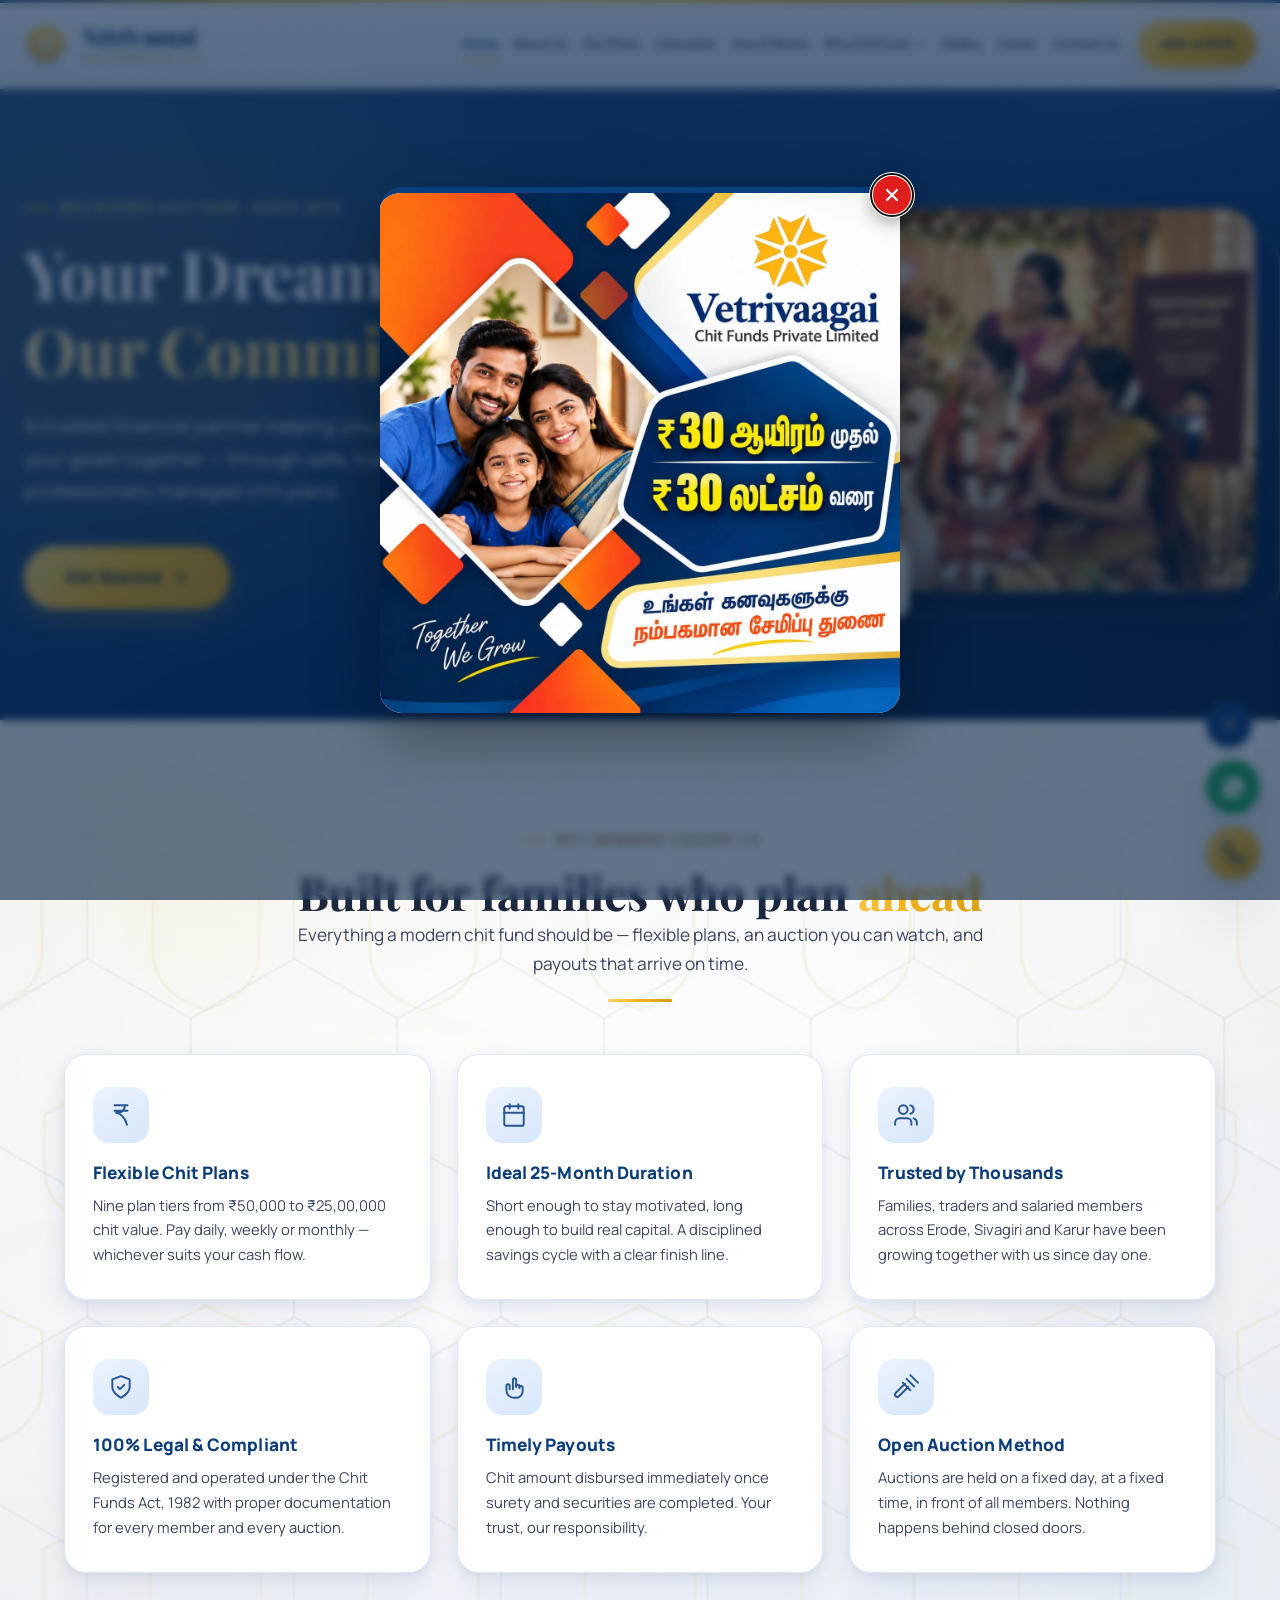
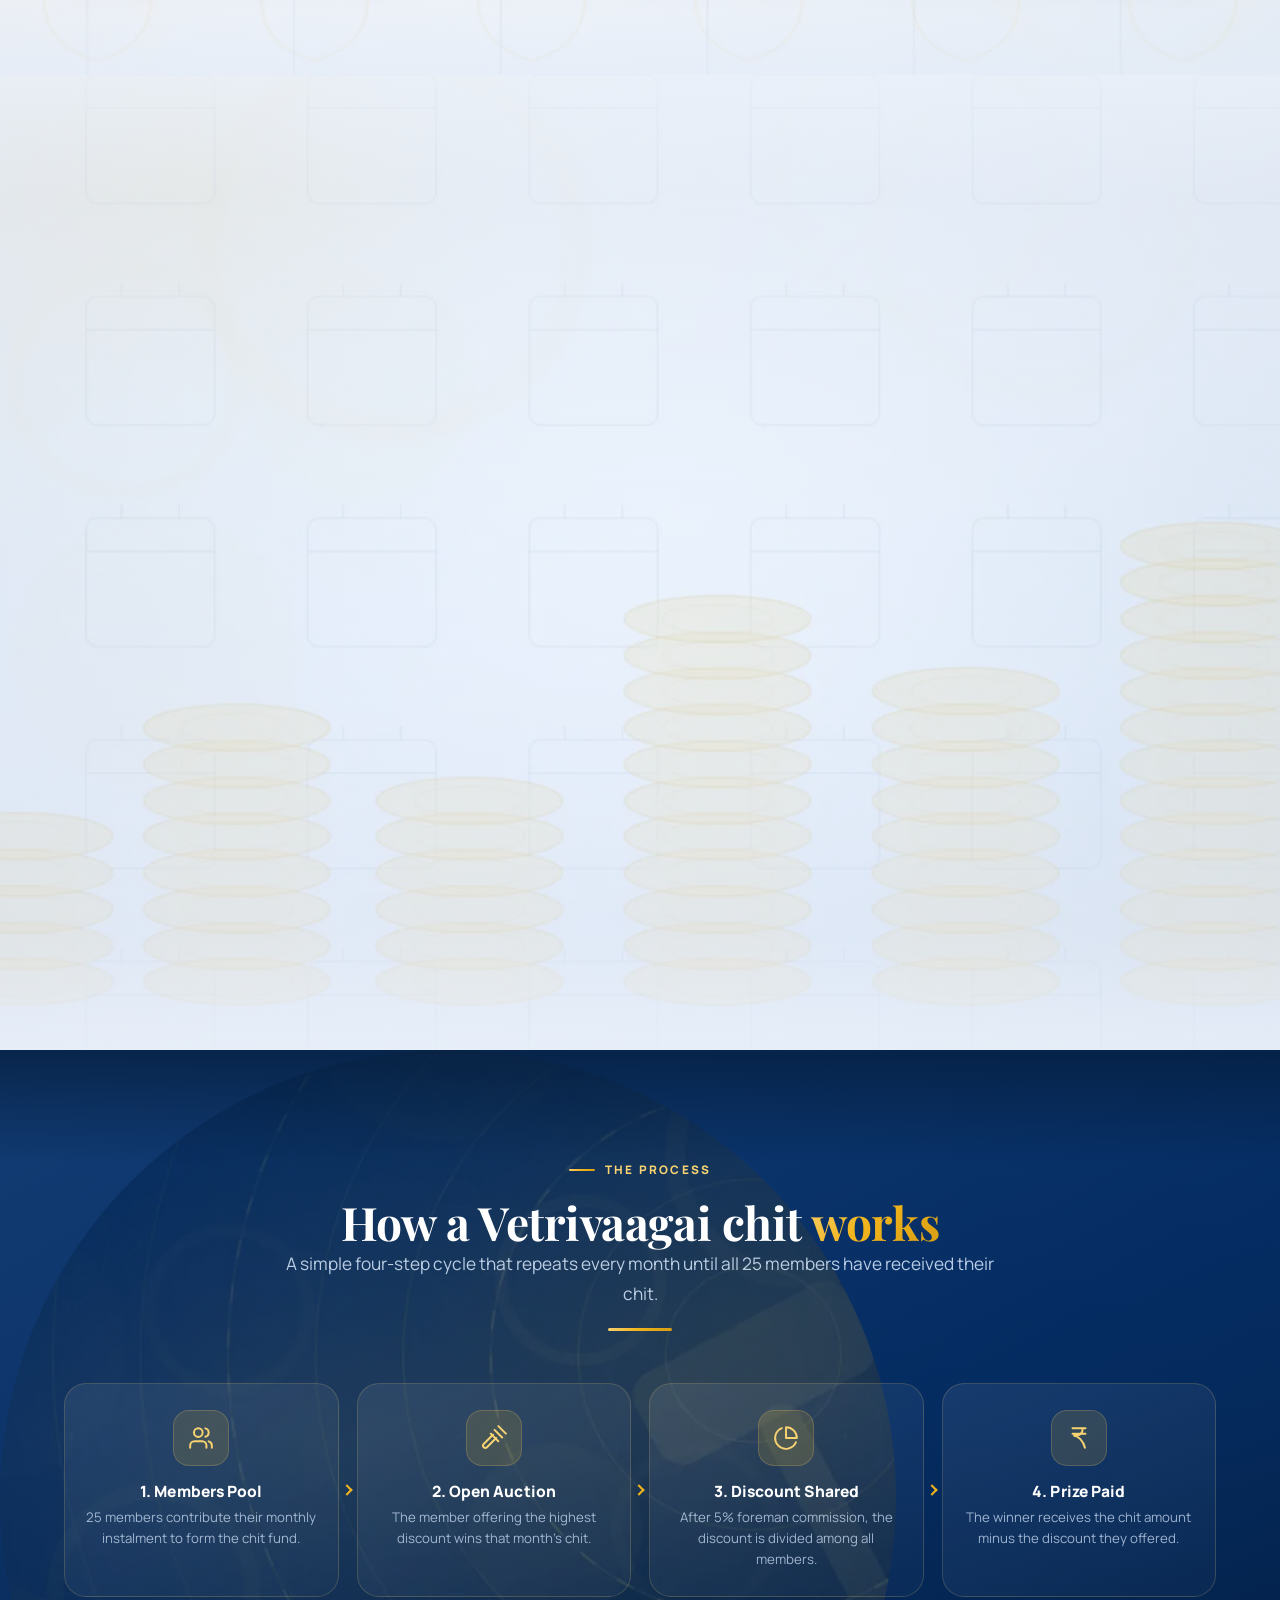
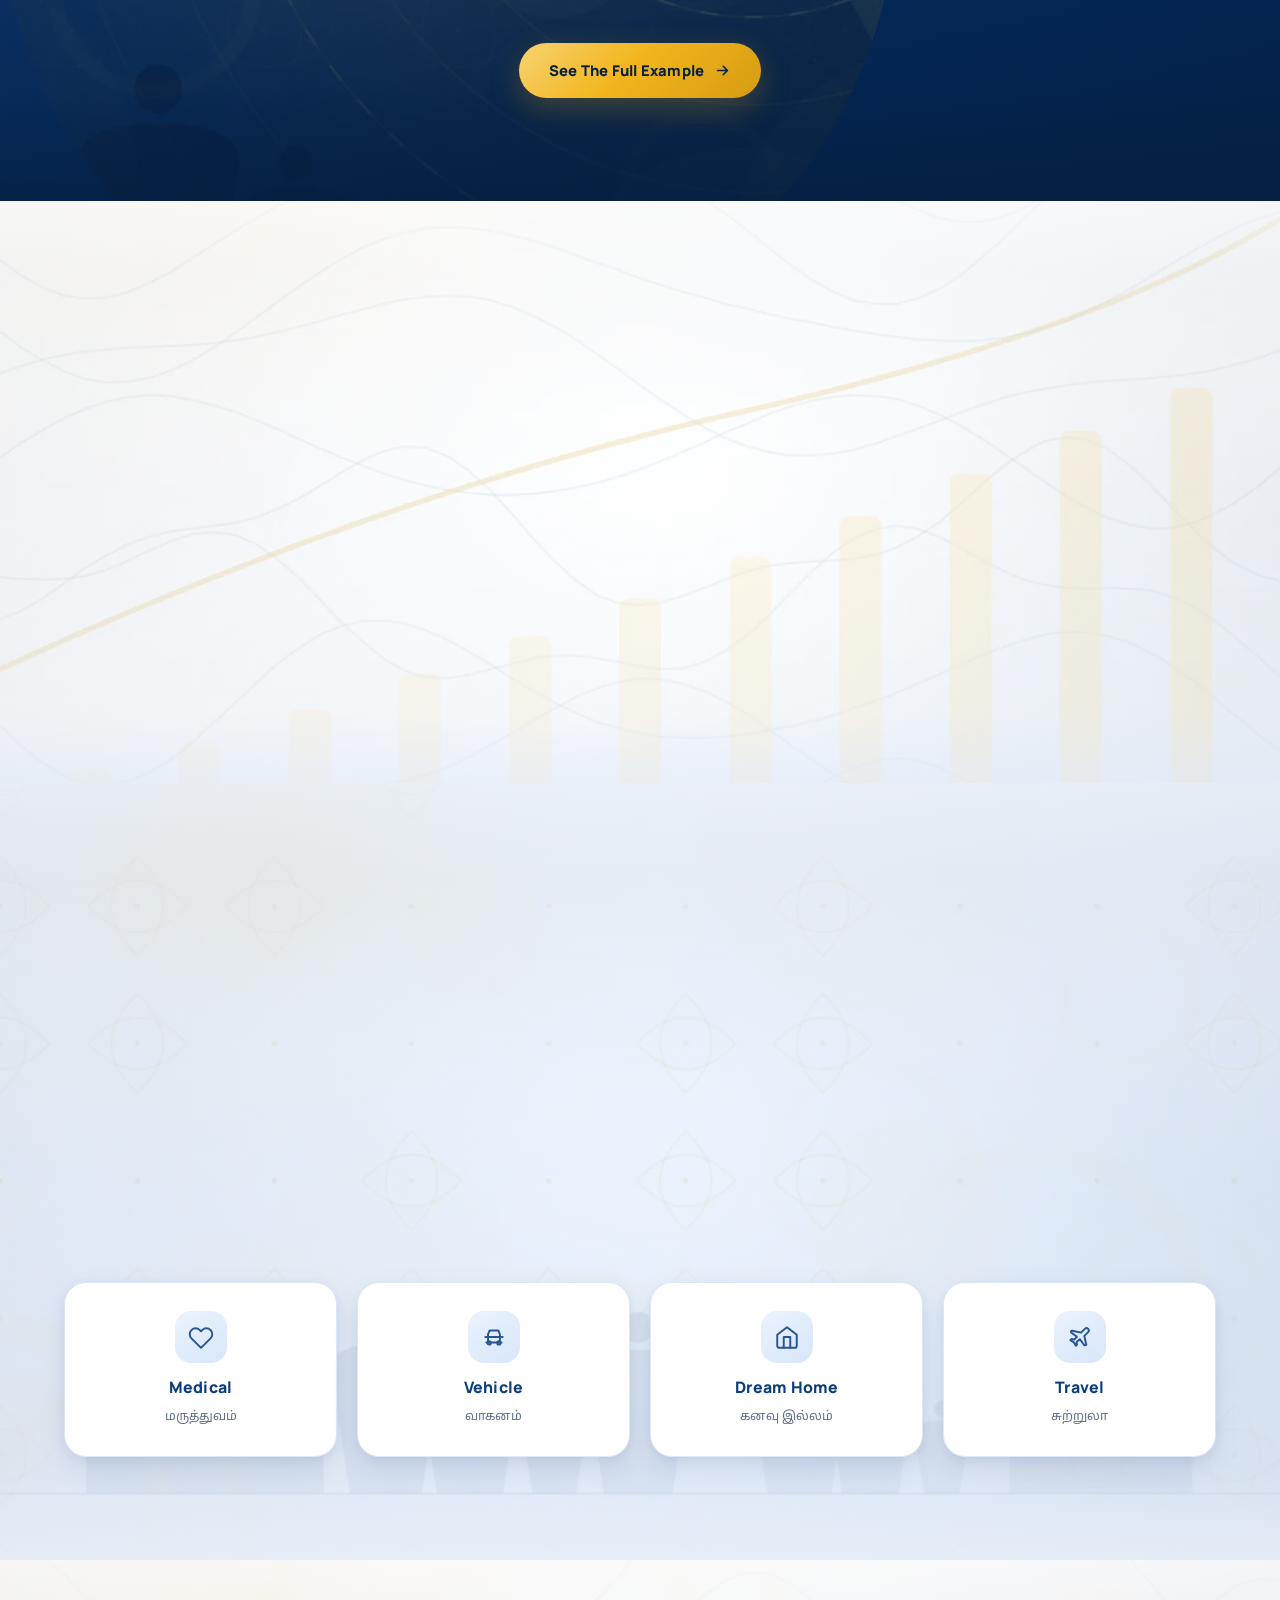
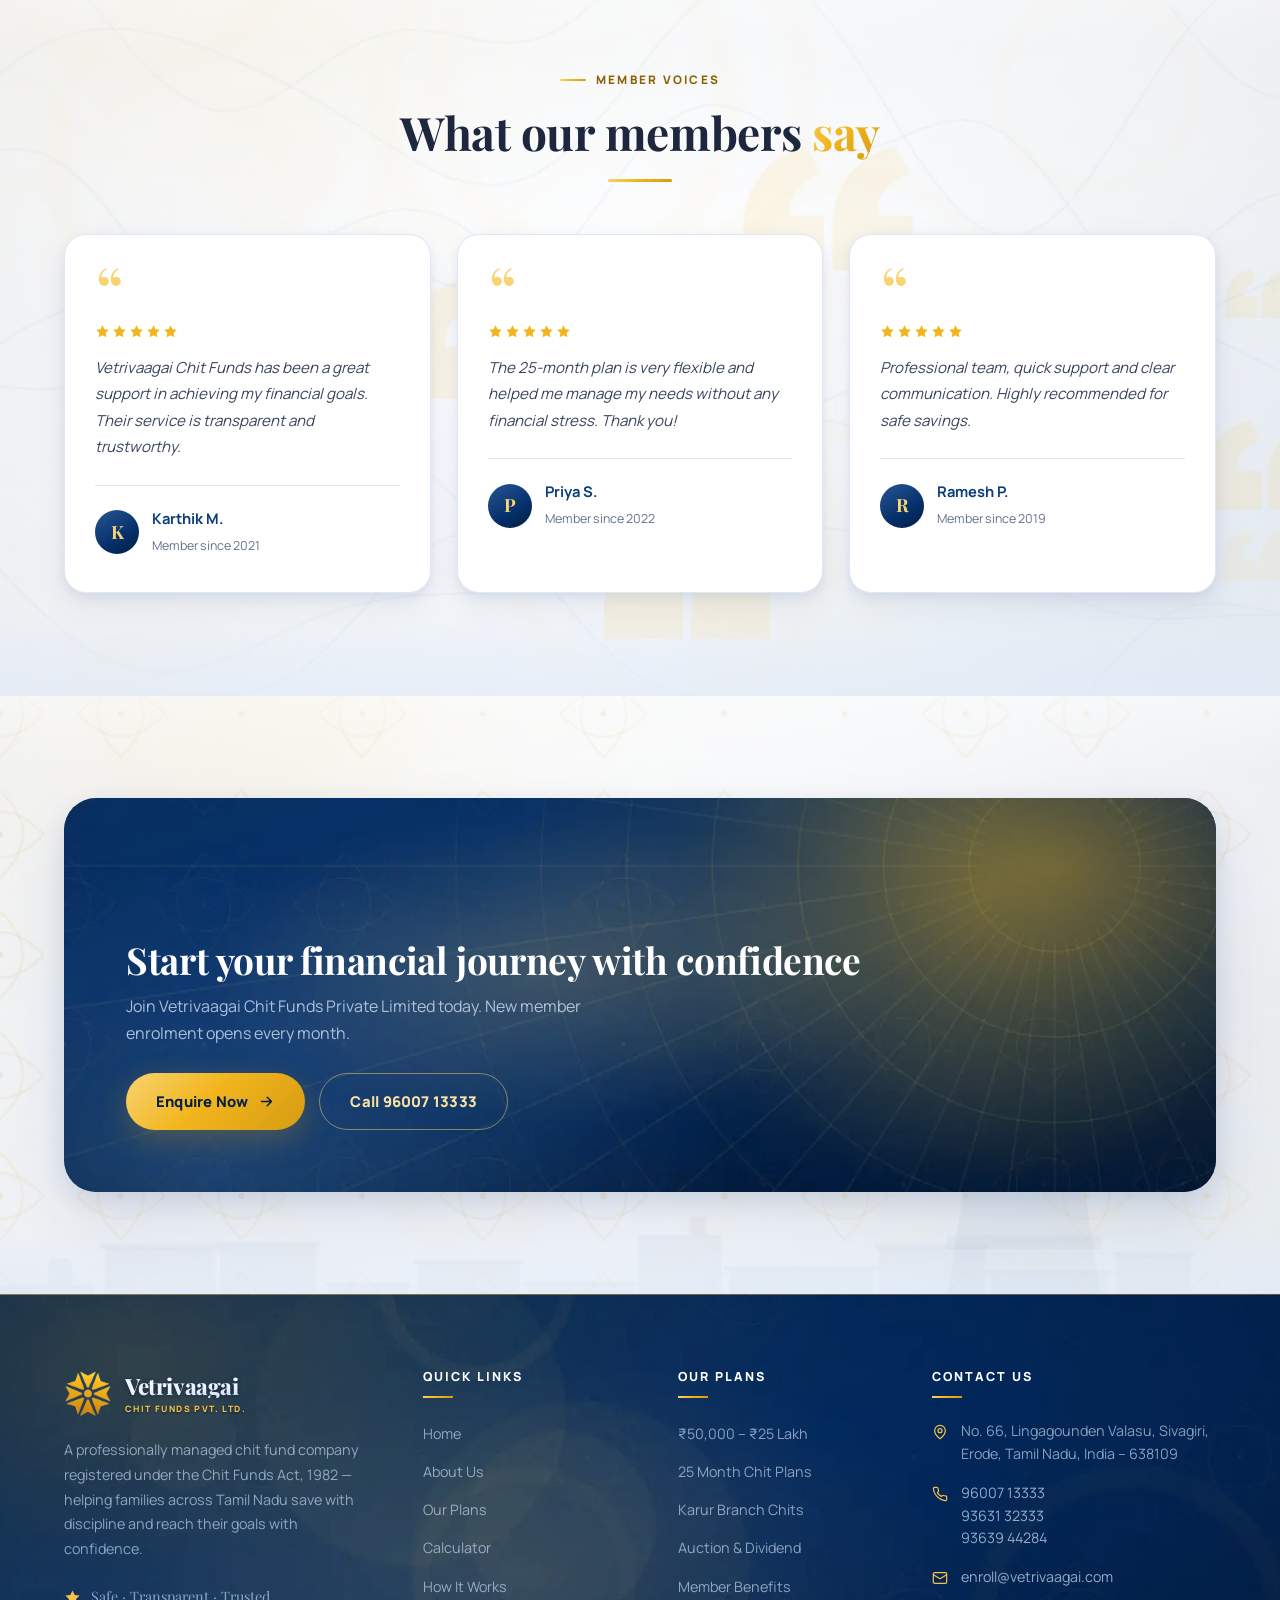
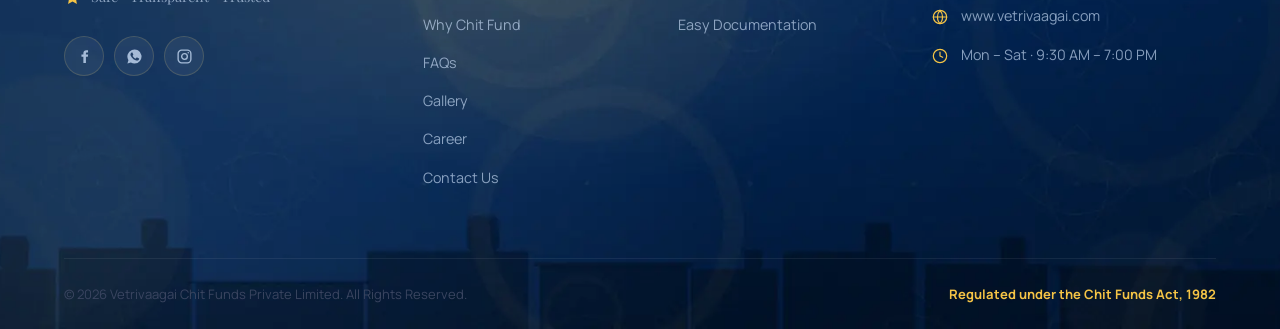
==== commit 7d5686b6: "new update" ====
--- a/index.html
+++ b/index.html
@@ -426,6 +426,22 @@
   <a class="fab fab-call" href="tel:+919600713333" aria-label="Call us"><svg viewBox="0 0 24 24" fill="none" stroke="currentColor" stroke-width="1.8" stroke-linecap="round" stroke-linejoin="round" aria-hidden="true"><path d="M22 16.9v3a2 2 0 0 1-2.2 2 19.8 19.8 0 0 1-8.6-3.1 19.5 19.5 0 0 1-6-6A19.8 19.8 0 0 1 2.1 4.2 2 2 0 0 1 4.1 2h3a2 2 0 0 1 2 1.7c.1 1 .4 1.9.7 2.8a2 2 0 0 1-.5 2.1L8.1 9.9a16 16 0 0 0 6 6l1.3-1.3a2 2 0 0 1 2.1-.4c.9.3 1.8.6 2.8.7a2 2 0 0 1 1.7 2Z"/></svg></a>
 </div>
 
+<!-- Welcome pop-up: shows once each time a visitor opens the site -->
+<div class="welcome-pop" id="welcomePop" role="dialog" aria-modal="true" aria-label="Welcome to Vetrivaagai Chit Funds" hidden>
+  <div class="wp-box">
+    <button type="button" class="wp-close" id="welcomeClose" aria-label="Close">
+      <svg viewBox="0 0 24 24" fill="none" stroke="currentColor" stroke-width="2.6" stroke-linecap="round" aria-hidden="true"><path d="M6 6l12 12M18 6 6 18"/></svg>
+    </button>
+    <a href="plans.html" class="wp-img">
+      <picture>
+        <source srcset="assets/img/welcome-offer.webp" type="image/webp">
+        <img src="assets/img/welcome-offer.jpg" width="1254" height="1254"
+             alt="Vetrivaagai Chit Funds — chits from ₹30 thousand to ₹30 lakh. Together We Grow.">
+      </picture>
+    </a>
+  </div>
+</div>
+
 <script src="assets/js/main.js"></script>
 </body>
 </html>
--- a/assets/css/style.css
+++ b/assets/css/style.css
@@ -1529,6 +1529,69 @@
 .field.invalid .err{display:block}
 .field.invalid input,.field.invalid select,.field.invalid textarea{
   border-color:#E08A8E;background:#FEF6F6;
+}
+
+/* Resume upload */
+.resume-drop{
+  position:relative;display:flex;align-items:center;gap:14px;
+  padding:16px 18px;border-radius:var(--r-md,14px);
+  border:1.8px dashed rgba(201,162,39,.55);
+  background:linear-gradient(180deg,rgba(201,162,39,.06),rgba(201,162,39,.02));
+  cursor:pointer;transition:border-color .25s,background .25s,box-shadow .25s;
+}
+.resume-drop:hover,.resume-drop.drag{
+  border-color:var(--gd-600);background:rgba(201,162,39,.11);
+  box-shadow:0 0 0 4px rgba(201,162,39,.10);
+}
+.resume-drop input[type="file"]{
+  position:absolute;inset:0;width:100%;height:100%;opacity:0;cursor:pointer;
+  border:0;padding:0;margin:0;background:none;
+}
+.resume-drop input[type="file"]:focus-visible{outline:none}
+.resume-drop:focus-within{
+  border-color:var(--gd-600);box-shadow:0 0 0 4px rgba(201,162,39,.18);
+}
+.resume-drop .rd-ic{
+  flex-shrink:0;width:42px;height:42px;border-radius:50%;display:grid;place-items:center;
+  background:var(--grad-gold);color:var(--em-950);box-shadow:var(--sh-sm);
+}
+.resume-drop .rd-ic svg{width:20px;height:20px}
+.resume-drop .rd-txt{flex:1;min-width:0}
+.resume-drop .rd-txt b{
+  display:block;font-size:.94rem;font-weight:700;color:var(--ink);line-height:1.35;
+}
+.resume-drop .rd-txt small{
+  display:block;font-size:.76rem;color:var(--muted);margin-top:4px;font-weight:500;
+}
+.resume-drop .rd-btn{
+  flex-shrink:0;padding:8px 16px;border-radius:999px;font-size:.78rem;font-weight:800;
+  letter-spacing:.04em;text-transform:uppercase;color:var(--em-950);background:var(--grad-gold);
+}
+.resume-picked{
+  display:flex;align-items:center;gap:10px;margin-top:10px;padding:11px 13px;
+  border-radius:12px;background:rgba(10,61,46,.06);border:1px solid rgba(10,61,46,.14);
+  font-size:.84rem;color:var(--ink);
+}
+.resume-picked[hidden]{display:none}
+.resume-picked .rp-ic{flex-shrink:0;display:grid;place-items:center;color:var(--gd-600)}
+.resume-picked .rp-ic svg{width:18px;height:18px}
+.resume-picked .rp-name{
+  flex:1;min-width:0;font-weight:700;overflow:hidden;text-overflow:ellipsis;white-space:nowrap;
+}
+.resume-picked .rp-size{flex-shrink:0;font-size:.76rem;color:var(--muted);font-weight:600}
+.resume-picked .rp-clear{
+  flex-shrink:0;width:26px;height:26px;border:0;border-radius:50%;cursor:pointer;
+  display:grid;place-items:center;background:rgba(10,61,46,.10);color:var(--ink-2);
+  transition:background .2s,color .2s;
+}
+.resume-picked .rp-clear:hover{background:#B4232A;color:#fff}
+.resume-picked .rp-clear svg{width:13px;height:13px}
+.field.invalid .resume-drop{border-color:#E08A8E;background:#FEF6F6}
+
+@media (max-width:560px){
+  .resume-drop{flex-wrap:wrap;gap:12px}
+  .resume-drop .rd-txt{flex-basis:calc(100% - 56px)}
+  .resume-drop .rd-btn{margin-left:56px}
 }
 
 /* Consent + submit */
@@ -2228,3 +2291,22 @@
   border:1px solid rgba(248,211,114,.26);
 }
 .contact-page .cinfo-item:hover .ic{background:var(--grad-gold);color:var(--em-950);border-color:transparent}
+
+/* ---------- Welcome pop-up (home page) ---------- */
+.welcome-pop{position:fixed;inset:0;z-index:9999;display:flex;align-items:center;justify-content:center;
+  padding:20px;background:rgba(4,31,66,.62);backdrop-filter:blur(4px);-webkit-backdrop-filter:blur(4px);
+  opacity:0;transition:opacity .3s ease}
+.welcome-pop[hidden]{display:none}
+.welcome-pop.show{opacity:1}
+.welcome-pop .wp-box{position:relative;width:min(520px,100%);transform:scale(.92);transition:transform .3s ease}
+.welcome-pop.show .wp-box{transform:scale(1)}
+.welcome-pop .wp-img{display:block;border-radius:var(--r-lg);overflow:hidden;box-shadow:0 24px 64px rgba(0,0,0,.35);
+  border-top:6px solid var(--em-800);background:#fff}
+.welcome-pop .wp-img img{display:block;width:100%;height:auto;max-height:calc(100vh - 60px);object-fit:contain}
+.welcome-pop .wp-close{position:absolute;top:-14px;right:-14px;z-index:2;width:44px;height:44px;border-radius:50%;
+  border:3px solid #fff;background:#E11D1D;color:#fff;cursor:pointer;display:flex;align-items:center;justify-content:center;
+  box-shadow:0 6px 16px rgba(0,0,0,.3);transition:transform .2s ease}
+.welcome-pop .wp-close:hover{transform:scale(1.08)}
+.welcome-pop .wp-close svg{width:20px;height:20px}
+@media (max-width:560px){.welcome-pop .wp-close{top:-12px;right:-6px;width:40px;height:40px}}
+body.wp-open{overflow:hidden}
